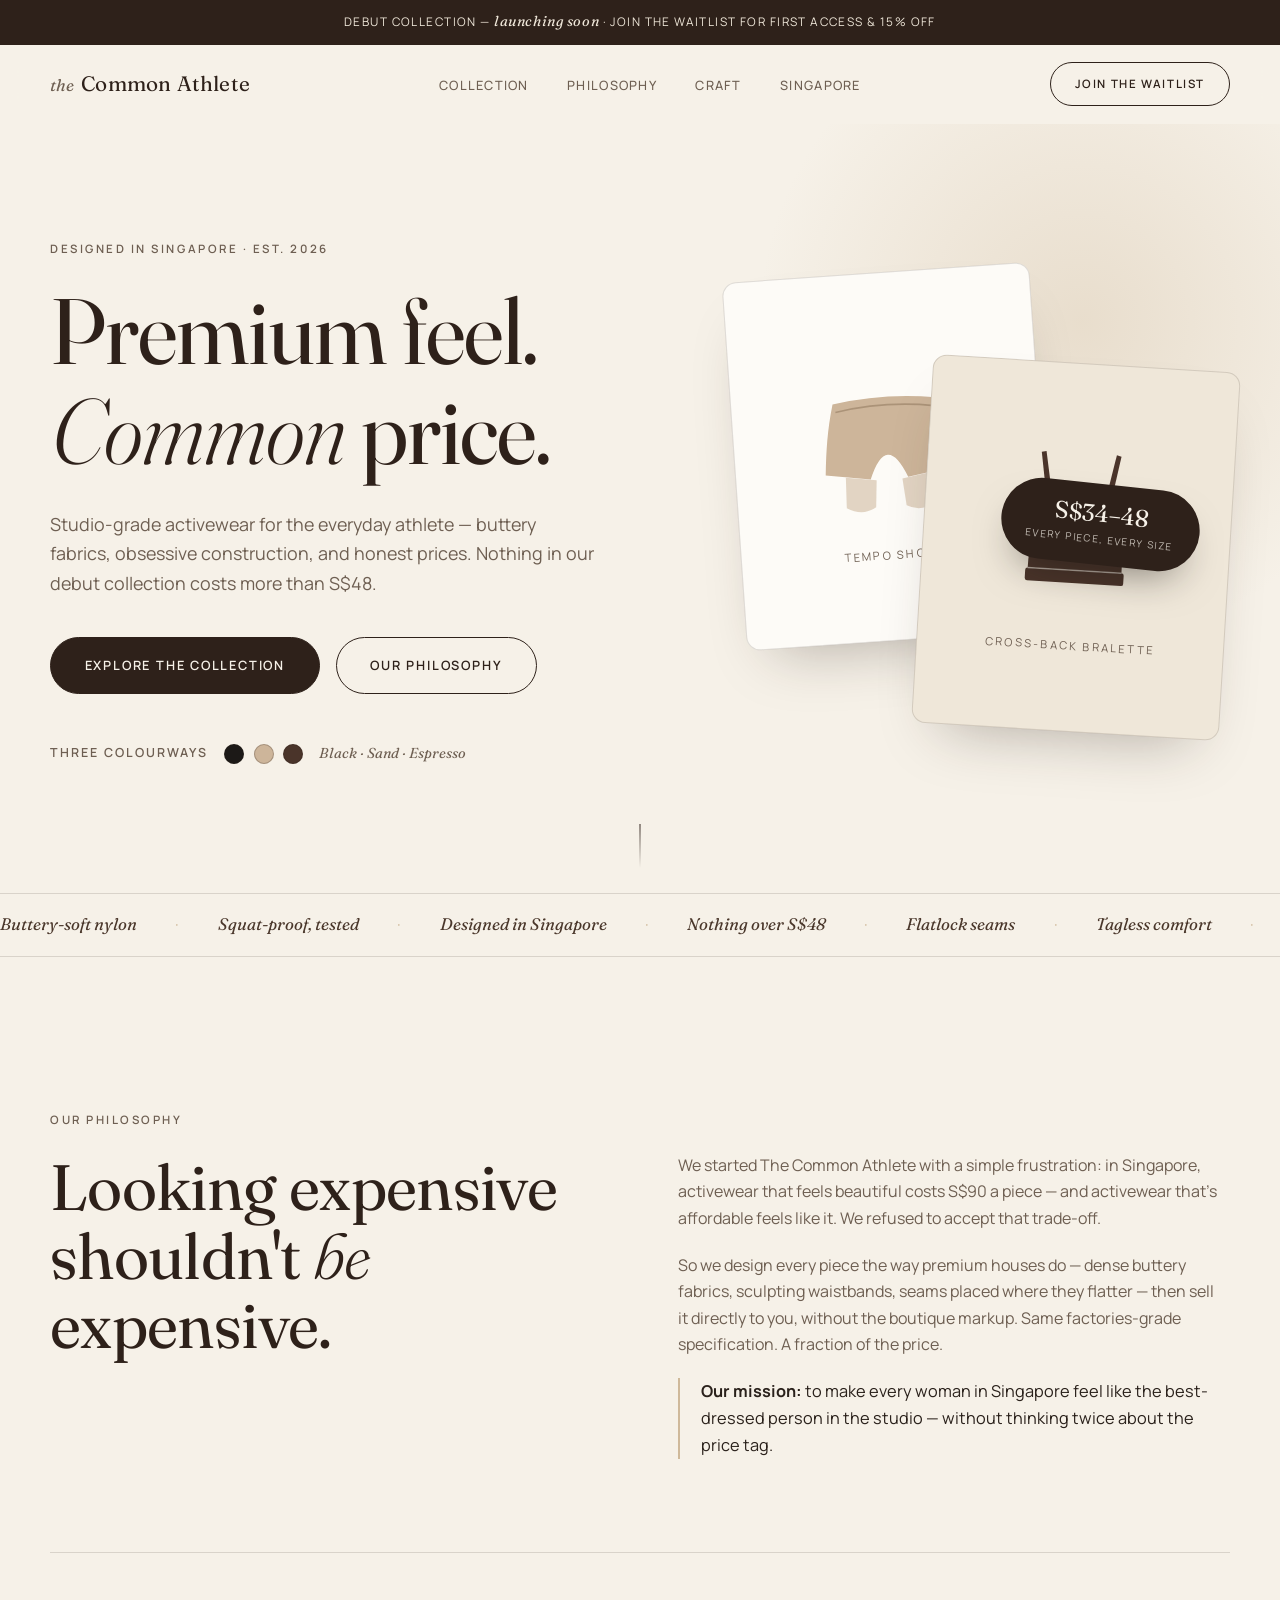
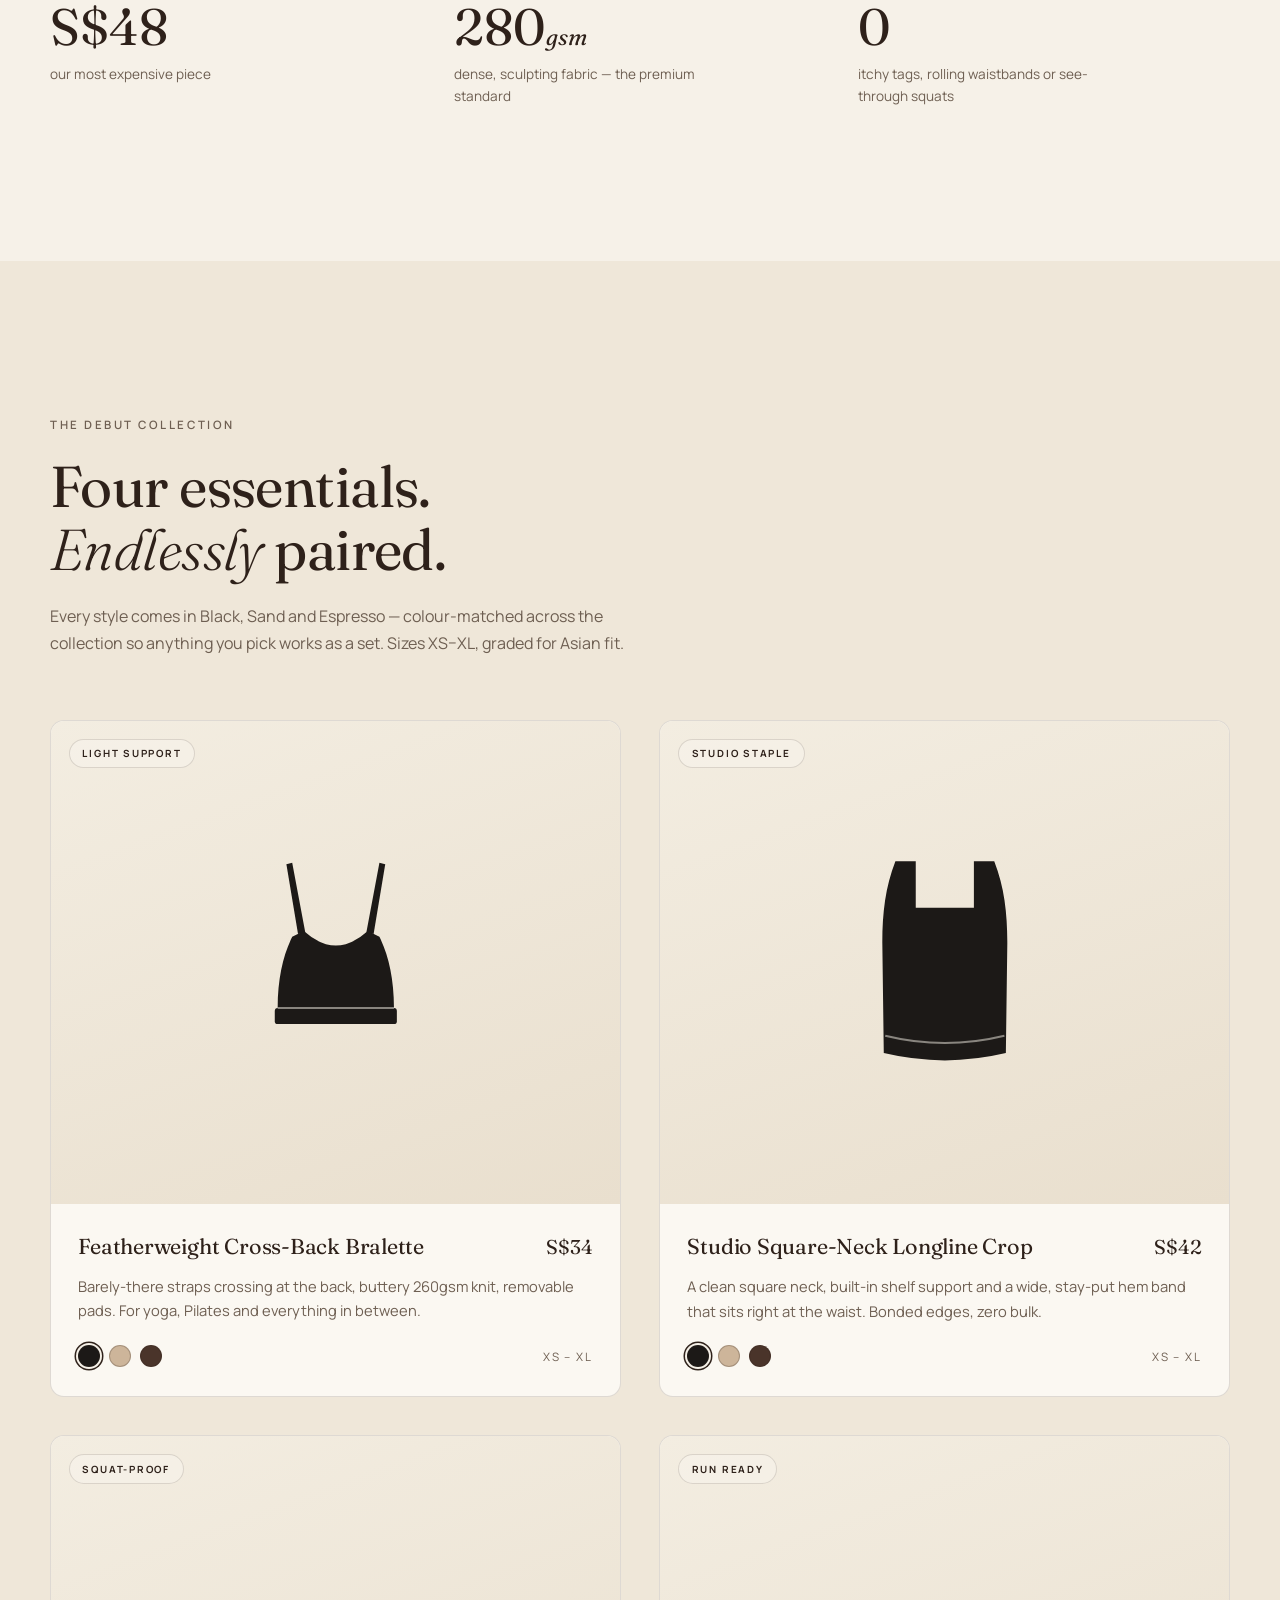
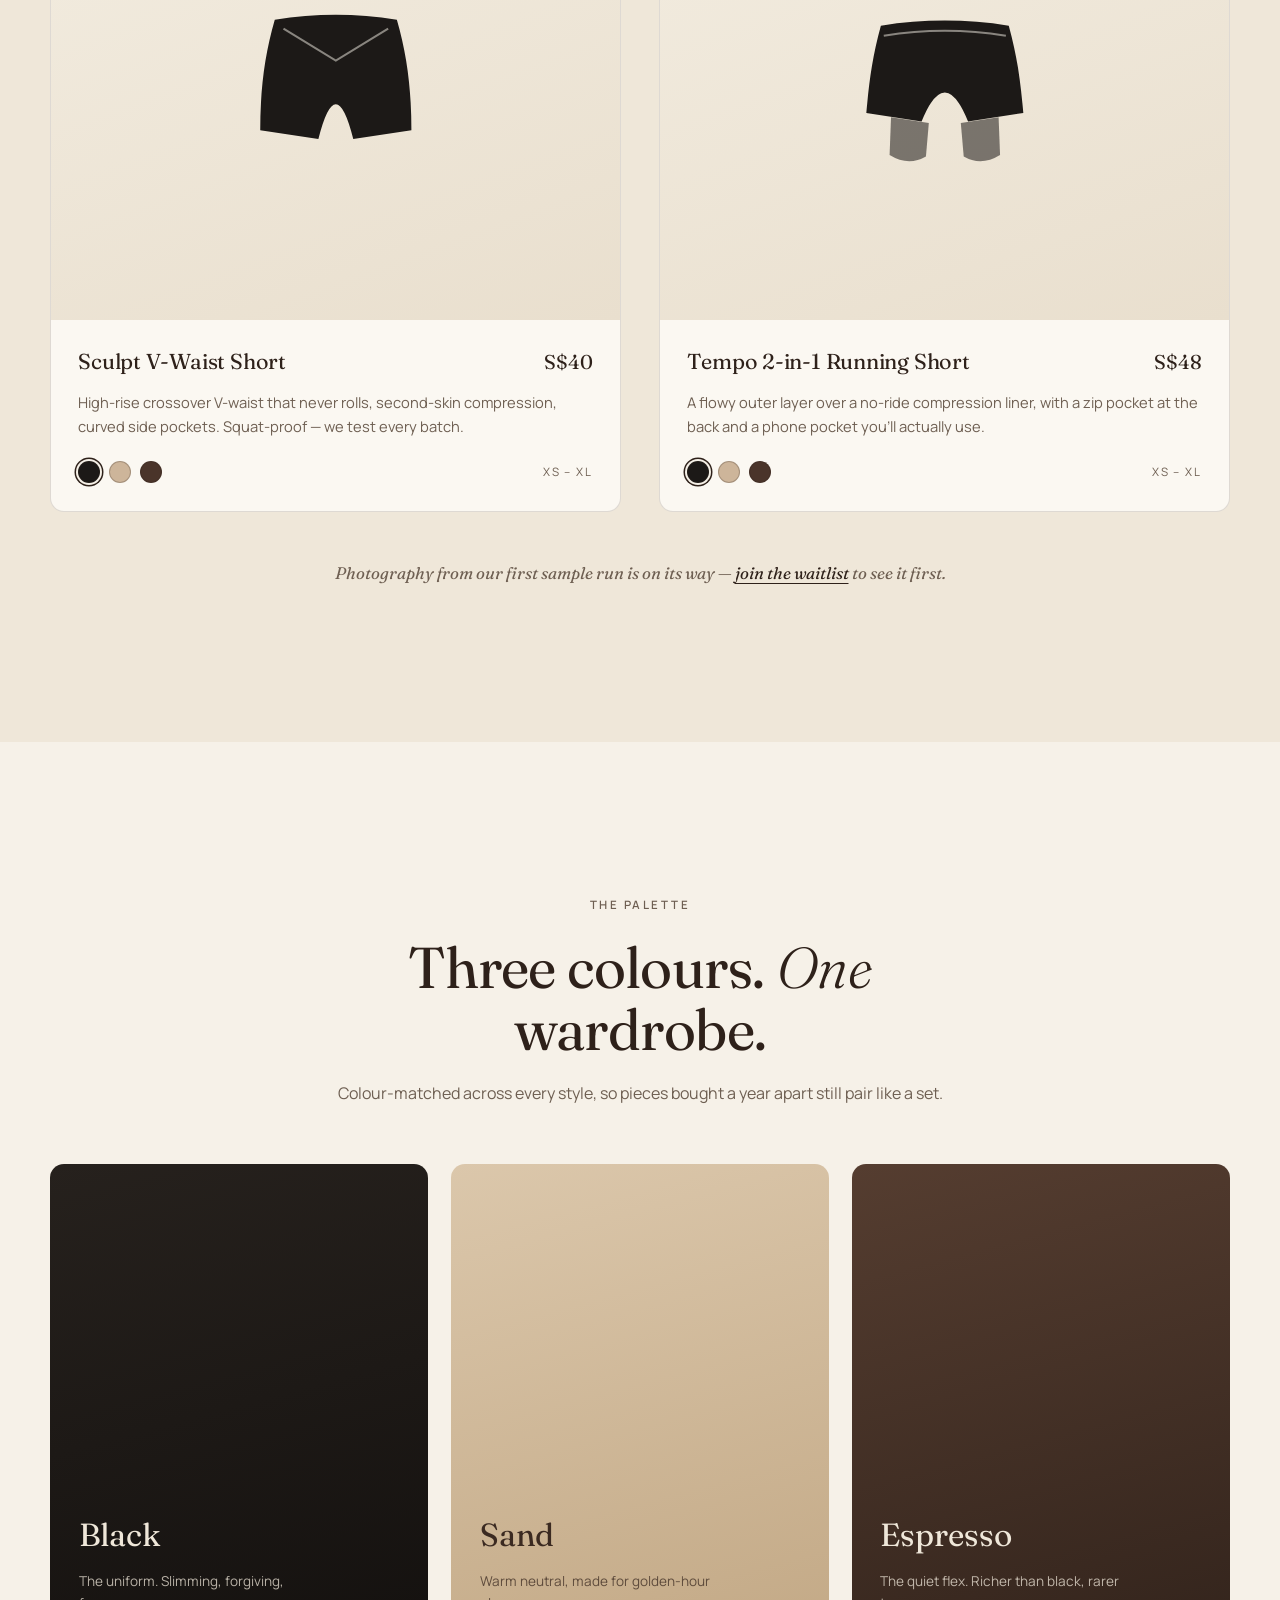
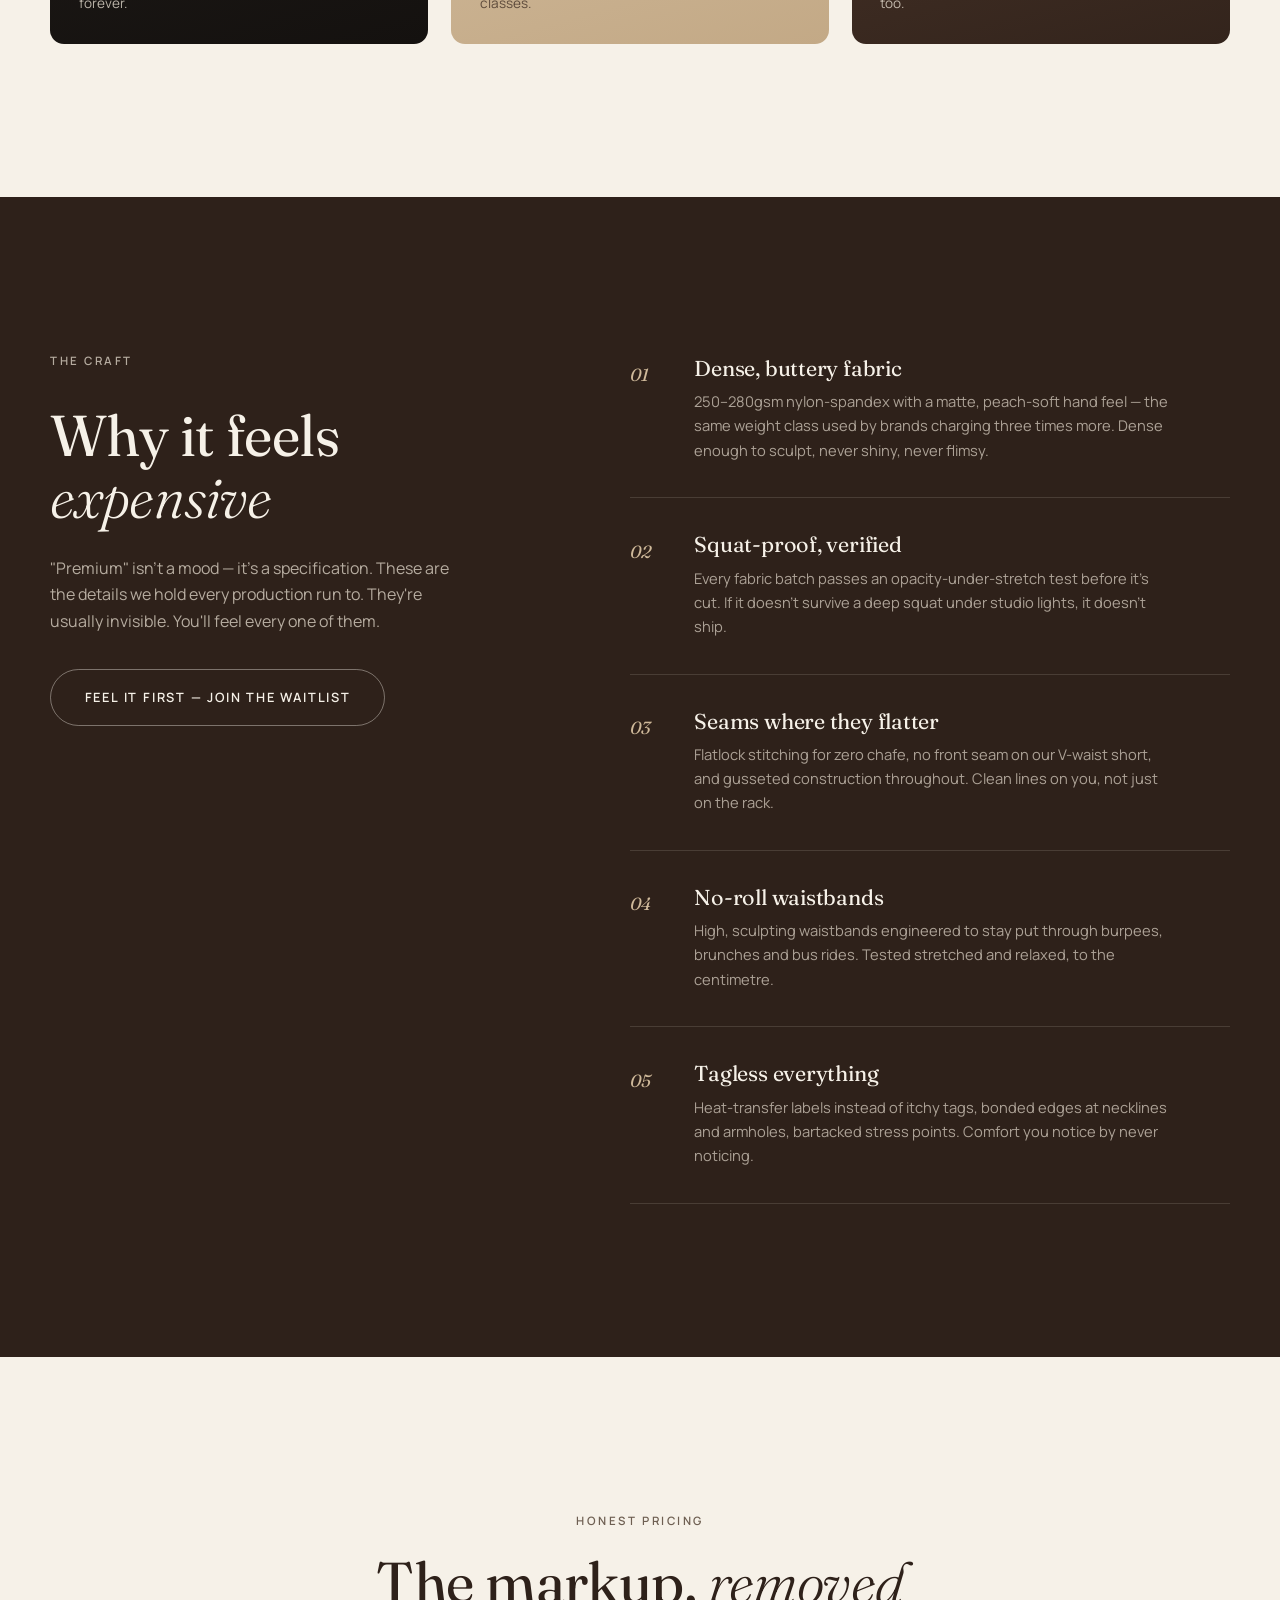
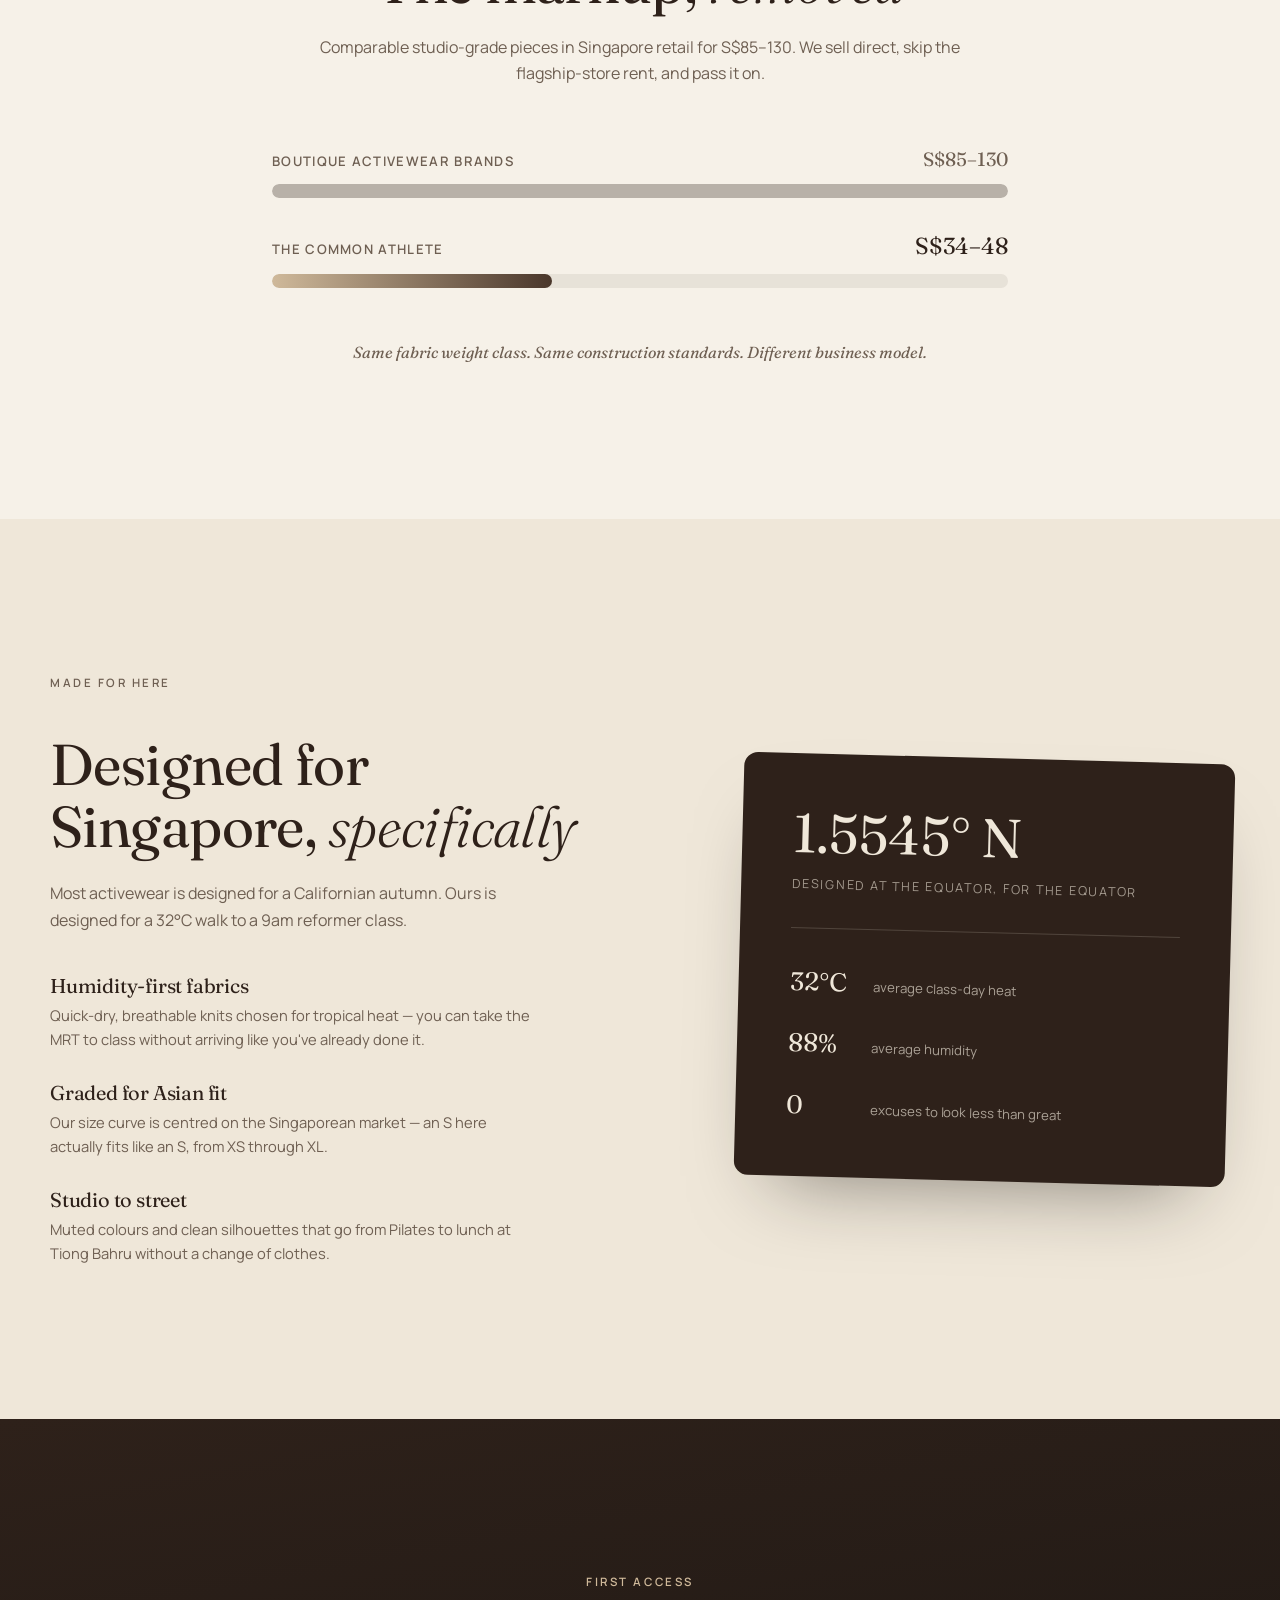
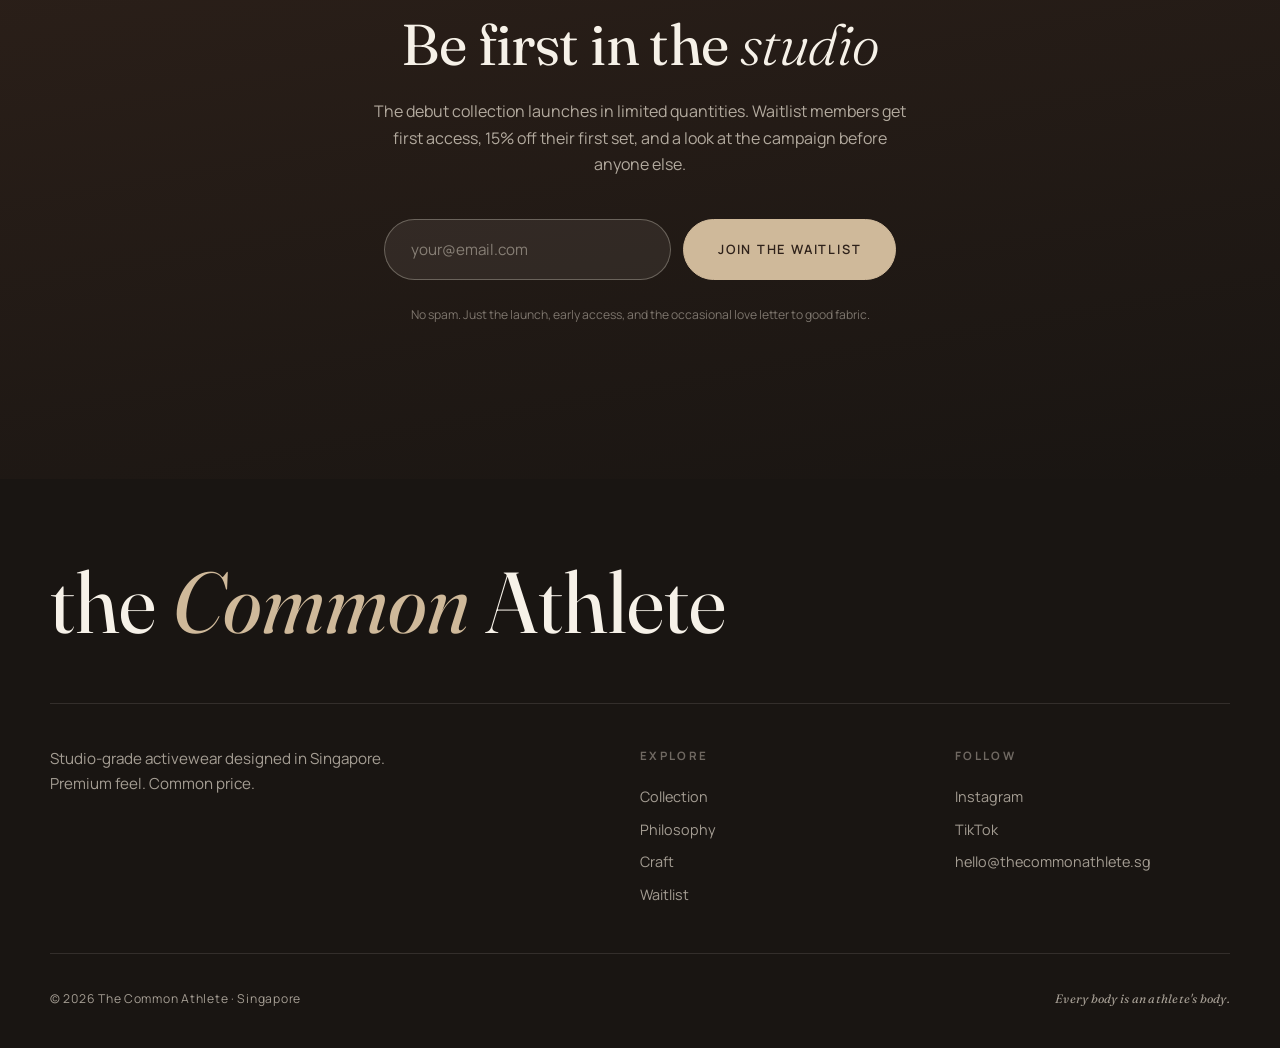
==== index.html @ 88d381f9 "Launch The Common Athlete website Debut brand site for The Common Athlete — studio-grade activewear " ====
<!DOCTYPE html>
<html lang="en">
<head>
  <meta charset="UTF-8">
  <meta name="viewport" content="width=device-width, initial-scale=1.0">
  <title>The Common Athlete — Premium Activewear, Honest Prices · Singapore</title>
  <meta name="description" content="The Common Athlete makes studio-grade activewear for everyday Singaporean athletes. Buttery fabrics, considered construction, nothing over S$50. Designed in Singapore.">
  <meta property="og:title" content="The Common Athlete — Premium feel. Common price.">
  <meta property="og:description" content="Studio-grade activewear designed in Singapore. Buttery fabrics, squat-proof construction, honest prices.">
  <meta property="og:type" content="website">
  <link rel="preconnect" href="https://fonts.googleapis.com">
  <link rel="preconnect" href="https://fonts.gstatic.com" crossorigin>
  <link href="https://fonts.googleapis.com/css2?family=Fraunces:ital,opsz,wght@0,9..144,300;0,9..144,400;0,9..144,500;1,9..144,300;1,9..144,400&family=Manrope:wght@300;400;500;600;700&display=swap" rel="stylesheet">
  <link rel="stylesheet" href="css/style.css">
  <link rel="icon" href="data:image/svg+xml,<svg xmlns='http://www.w3.org/2000/svg' viewBox='0 0 100 100'><rect width='100' height='100' rx='20' fill='%232E211A'/><text x='50' y='68' font-family='Georgia,serif' font-size='52' fill='%23EDE3D3' text-anchor='middle'>ca</text></svg>">
</head>
<body>

  <!-- Announcement bar -->
  <div class="announce">
    <p>Debut collection — <em>launching soon</em> · Join the waitlist for first access &amp; 15% off</p>
  </div>

  <!-- Navigation -->
  <header class="nav" id="nav">
    <nav class="nav__inner container">
      <a href="#top" class="nav__brand" aria-label="The Common Athlete — home">
        <span class="nav__brand-mark">the</span>
        <span class="nav__brand-name">Common&nbsp;Athlete</span>
      </a>
      <ul class="nav__links">
        <li><a href="#collection">Collection</a></li>
        <li><a href="#philosophy">Philosophy</a></li>
        <li><a href="#craft">Craft</a></li>
        <li><a href="#singapore">Singapore</a></li>
      </ul>
      <a href="#waitlist" class="btn btn--small">Join the waitlist</a>
      <button class="nav__toggle" id="navToggle" aria-label="Open menu" aria-expanded="false">
        <span></span><span></span>
      </button>
    </nav>
    <div class="nav__mobile" id="navMobile">
      <a href="#collection">Collection</a>
      <a href="#philosophy">Philosophy</a>
      <a href="#craft">Craft</a>
      <a href="#singapore">Singapore</a>
      <a href="#waitlist" class="nav__mobile-cta">Join the waitlist</a>
    </div>
  </header>

  <main id="top">

    <!-- ============ HERO ============ -->
    <section class="hero">
      <div class="container hero__grid">
        <div class="hero__copy">
          <p class="eyebrow reveal">Designed in Singapore · Est. 2026</p>
          <h1 class="hero__title reveal">
            Premium feel.<br>
            <em>Common</em> price.
          </h1>
          <p class="hero__lede reveal">
            Studio-grade activewear for the everyday athlete — buttery
            fabrics, obsessive construction, and honest prices.
            Nothing in our debut collection costs more than S$48.
          </p>
          <div class="hero__actions reveal">
            <a href="#collection" class="btn btn--dark">Explore the collection</a>
            <a href="#philosophy" class="btn btn--ghost">Our philosophy</a>
          </div>
          <div class="hero__colways reveal">
            <span class="hero__colways-label">Three colourways</span>
            <span class="swatch swatch--black" title="Black"></span>
            <span class="swatch swatch--sand" title="Sand"></span>
            <span class="swatch swatch--espresso" title="Espresso"></span>
            <span class="hero__colways-names">Black · Sand · Espresso</span>
          </div>
        </div>
        <div class="hero__visual reveal-late" aria-hidden="true">
          <div class="hero__card hero__card--a">
            <svg viewBox="20 30 160 160" class="garment" data-tone="sand">
              <path class="g-liner" d="M63 137 L89 141 L87 164 Q75 171 62 163 Z"/>
              <path class="g-liner" d="M137 137 L111 141 L113 164 Q125 171 138 163 Z"/>
              <path class="g-fill" d="M56 74 Q100 67 144 74 C150 96 152 112 154 134 L116 140 Q108 120 100 120 Q92 120 84 140 L46 134 C48 112 50 96 56 74 Z"/>
              <path class="g-detail" d="M58 81 Q100 74 142 81" fill="none"/>
            </svg>
            <span class="hero__card-label">Tempo Short</span>
          </div>
          <div class="hero__card hero__card--b">
            <svg viewBox="20 30 160 160" class="garment" data-tone="espresso">
              <path class="g-fill" d="M74 90 L66 42 L70 41 L79 89 Z"/>
              <path class="g-fill" d="M126 90 L134 42 L130 41 L121 89 Z"/>
              <path class="g-fill" d="M70 92 L78 88 Q100 108 122 88 L130 92 C136 104 140 120 140 141 L60 141 C60 120 64 104 70 92 Z"/>
              <rect class="g-fill" x="58" y="141" width="84" height="11" rx="2"/>
              <path class="g-detail" d="M60 141 L140 141" fill="none"/>
            </svg>
            <span class="hero__card-label">Cross-Back Bralette</span>
          </div>
          <div class="hero__ticket">
            <span class="hero__ticket-price">S$34–48</span>
            <span class="hero__ticket-note">every piece, every size</span>
          </div>
        </div>
      </div>
      <div class="hero__scrollhint" aria-hidden="true"><span></span></div>
    </section>

    <!-- ============ MARQUEE ============ -->
    <div class="marquee" aria-hidden="true">
      <div class="marquee__track">
        <span>Buttery-soft nylon</span><i>·</i>
        <span>Squat-proof, tested</span><i>·</i>
        <span>Designed in Singapore</span><i>·</i>
        <span>Nothing over S$48</span><i>·</i>
        <span>Flatlock seams</span><i>·</i>
        <span>Tagless comfort</span><i>·</i>
        <span>XS – XL</span><i>·</i>
        <span>Buttery-soft nylon</span><i>·</i>
        <span>Squat-proof, tested</span><i>·</i>
        <span>Designed in Singapore</span><i>·</i>
        <span>Nothing over S$48</span><i>·</i>
        <span>Flatlock seams</span><i>·</i>
        <span>Tagless comfort</span><i>·</i>
        <span>XS – XL</span><i>·</i>
      </div>
    </div>

    <!-- ============ PHILOSOPHY ============ -->
    <section class="philosophy" id="philosophy">
      <div class="container philosophy__grid">
        <p class="eyebrow reveal">Our philosophy</p>
        <h2 class="philosophy__statement reveal">
          Looking expensive shouldn't <em>be</em> expensive.
        </h2>
        <div class="philosophy__body reveal">
          <p>
            We started The Common Athlete with a simple frustration: in Singapore,
            activewear that feels beautiful costs S$90 a piece — and activewear
            that's affordable feels like it. We refused to accept that trade-off.
          </p>
          <p>
            So we design every piece the way premium houses do — dense buttery
            fabrics, sculpting waistbands, seams placed where they flatter —
            then sell it directly to you, without the boutique markup. Same
            factories-grade specification. A fraction of the price.
          </p>
          <p class="philosophy__mission">
            <strong>Our mission:</strong> to make every woman in Singapore feel
            like the best-dressed person in the studio — without thinking twice
            about the price tag.
          </p>
        </div>
        <div class="philosophy__stats reveal">
          <div class="stat">
            <span class="stat__num">S$48</span>
            <span class="stat__label">our most expensive piece</span>
          </div>
          <div class="stat">
            <span class="stat__num">280<small>gsm</small></span>
            <span class="stat__label">dense, sculpting fabric — the premium standard</span>
          </div>
          <div class="stat">
            <span class="stat__num">0</span>
            <span class="stat__label">itchy tags, rolling waistbands or see-through squats</span>
          </div>
        </div>
      </div>
    </section>

    <!-- ============ COLLECTION ============ -->
    <section class="collection" id="collection">
      <div class="container">
        <div class="collection__head reveal">
          <p class="eyebrow">The debut collection</p>
          <h2>Four essentials.<br><em>Endlessly</em> paired.</h2>
          <p class="collection__sub">
            Every style comes in Black, Sand and Espresso — colour-matched
            across the collection so anything you pick works as a set.
            Sizes XS–XL, graded for Asian fit.
          </p>
        </div>

        <div class="collection__grid">

          <!-- Style 02 — Bralette -->
          <article class="product reveal" data-product>
            <div class="product__media" data-media>
              <span class="product__tag">Light support</span>
              <svg viewBox="10 24 180 172" class="garment">
                <path class="g-fill" d="M74 90 L66 42 L70 41 L79 89 Z"/>
                <path class="g-fill" d="M126 90 L134 42 L130 41 L121 89 Z"/>
                <path class="g-fill" d="M70 92 L78 88 Q100 108 122 88 L130 92 C136 104 140 120 140 141 L60 141 C60 120 64 104 70 92 Z"/>
                <rect class="g-fill" x="58" y="141" width="84" height="11" rx="2"/>
                <path class="g-detail" d="M60 141 L140 141" fill="none"/>
              </svg>
            </div>
            <div class="product__info">
              <div class="product__row">
                <h3>Featherweight Cross-Back Bralette</h3>
                <span class="product__price">S$34</span>
              </div>
              <p class="product__desc">
                Barely-there straps crossing at the back, buttery 260gsm knit,
                removable pads. For yoga, Pilates and everything in between.
              </p>
              <div class="product__meta">
                <div class="product__swatches" data-swatches>
                  <button class="swatch swatch--black is-active" data-tone="black" aria-label="Black"></button>
                  <button class="swatch swatch--sand" data-tone="sand" aria-label="Sand"></button>
                  <button class="swatch swatch--espresso" data-tone="espresso" aria-label="Espresso"></button>
                </div>
                <span class="product__sizes">XS – XL</span>
              </div>
            </div>
          </article>

          <!-- Style 04 — Crop -->
          <article class="product reveal" data-product>
            <div class="product__media" data-media>
              <span class="product__tag">Studio staple</span>
              <svg viewBox="10 24 180 172" class="garment">
                <path class="g-fill" d="M66 40 L80 40 L80 72 L120 72 L120 40 L134 40 C141 58 143 76 143 96 L142 172 Q100 182 58 172 L57 96 C57 76 59 58 66 40 Z"/>
                <path class="g-detail" d="M59 160 Q100 170 141 160" fill="none"/>
              </svg>
            </div>
            <div class="product__info">
              <div class="product__row">
                <h3>Studio Square-Neck Longline Crop</h3>
                <span class="product__price">S$42</span>
              </div>
              <p class="product__desc">
                A clean square neck, built-in shelf support and a wide,
                stay-put hem band that sits right at the waist. Bonded edges,
                zero bulk.
              </p>
              <div class="product__meta">
                <div class="product__swatches" data-swatches>
                  <button class="swatch swatch--black is-active" data-tone="black" aria-label="Black"></button>
                  <button class="swatch swatch--sand" data-tone="sand" aria-label="Sand"></button>
                  <button class="swatch swatch--espresso" data-tone="espresso" aria-label="Espresso"></button>
                </div>
                <span class="product__sizes">XS – XL</span>
              </div>
            </div>
          </article>

          <!-- Style 03 — Sculpt short -->
          <article class="product reveal" data-product>
            <div class="product__media" data-media>
              <span class="product__tag">Squat-proof</span>
              <svg viewBox="10 24 180 172" class="garment">
                <path class="g-fill" d="M58 70 Q100 63 142 70 C149 94 152 118 152 146 L112 152 Q106 128 100 128 Q94 128 88 152 L48 146 C48 118 51 94 58 70 Z"/>
                <path class="g-detail" d="M64 76 L100 98 L136 76" fill="none"/>
              </svg>
            </div>
            <div class="product__info">
              <div class="product__row">
                <h3>Sculpt V-Waist Short</h3>
                <span class="product__price">S$40</span>
              </div>
              <p class="product__desc">
                High-rise crossover V-waist that never rolls, second-skin
                compression, curved side pockets. Squat-proof — we test every
                batch.
              </p>
              <div class="product__meta">
                <div class="product__swatches" data-swatches>
                  <button class="swatch swatch--black is-active" data-tone="black" aria-label="Black"></button>
                  <button class="swatch swatch--sand" data-tone="sand" aria-label="Sand"></button>
                  <button class="swatch swatch--espresso" data-tone="espresso" aria-label="Espresso"></button>
                </div>
                <span class="product__sizes">XS – XL</span>
              </div>
            </div>
          </article>

          <!-- Style 01 — Tempo short -->
          <article class="product reveal" data-product>
            <div class="product__media" data-media>
              <span class="product__tag">Run ready</span>
              <svg viewBox="10 24 180 172" class="garment">
                <path class="g-liner" d="M63 137 L89 141 L87 164 Q75 171 62 163 Z"/>
                <path class="g-liner" d="M137 137 L111 141 L113 164 Q125 171 138 163 Z"/>
                <path class="g-fill" d="M56 74 Q100 67 144 74 C150 96 152 112 154 134 L116 140 Q108 120 100 120 Q92 120 84 140 L46 134 C48 112 50 96 56 74 Z"/>
                <path class="g-detail" d="M58 81 Q100 74 142 81" fill="none"/>
              </svg>
            </div>
            <div class="product__info">
              <div class="product__row">
                <h3>Tempo 2-in-1 Running Short</h3>
                <span class="product__price">S$48</span>
              </div>
              <p class="product__desc">
                A flowy outer layer over a no-ride compression liner, with a
                zip pocket at the back and a phone pocket you'll actually use.
              </p>
              <div class="product__meta">
                <div class="product__swatches" data-swatches>
                  <button class="swatch swatch--black is-active" data-tone="black" aria-label="Black"></button>
                  <button class="swatch swatch--sand" data-tone="sand" aria-label="Sand"></button>
                  <button class="swatch swatch--espresso" data-tone="espresso" aria-label="Espresso"></button>
                </div>
                <span class="product__sizes">XS – XL</span>
              </div>
            </div>
          </article>

        </div>

        <p class="collection__note reveal">
          Photography from our first sample run is on its way —
          <a href="#waitlist">join the waitlist</a> to see it first.
        </p>
      </div>
    </section>

    <!-- ============ COLOURWAYS ============ -->
    <section class="colourways">
      <div class="container">
        <div class="colourways__head reveal">
          <p class="eyebrow">The palette</p>
          <h2>Three colours. <em>One</em> wardrobe.</h2>
          <p class="colourways__sub">
            Colour-matched across every style, so pieces bought a year apart
            still pair like a set.
          </p>
        </div>
        <div class="colourways__grid">
          <div class="colourway colourway--black reveal">
            <span class="colourway__name">Black</span>
            <span class="colourway__note">The uniform. Slimming, forgiving, forever.</span>
          </div>
          <div class="colourway colourway--sand reveal">
            <span class="colourway__name">Sand</span>
            <span class="colourway__note">Warm neutral, made for golden-hour classes.</span>
          </div>
          <div class="colourway colourway--espresso reveal">
            <span class="colourway__name">Espresso</span>
            <span class="colourway__note">The quiet flex. Richer than black, rarer too.</span>
          </div>
        </div>
      </div>
    </section>

    <!-- ============ CRAFT ============ -->
    <section class="craft" id="craft">
      <div class="container craft__grid">
        <div class="craft__intro reveal">
          <p class="eyebrow eyebrow--light">The craft</p>
          <h2>Why it feels<br><em>expensive</em></h2>
          <p>
            "Premium" isn't a mood — it's a specification. These are the
            details we hold every production run to. They're usually
            invisible. You'll feel every one of them.
          </p>
          <a href="#waitlist" class="btn btn--light">Feel it first — join the waitlist</a>
        </div>
        <ul class="craft__list">
          <li class="craft__item reveal">
            <span class="craft__num">01</span>
            <div>
              <h3>Dense, buttery fabric</h3>
              <p>250–280gsm nylon-spandex with a matte, peach-soft hand feel — the same weight class used by brands charging three times more. Dense enough to sculpt, never shiny, never flimsy.</p>
            </div>
          </li>
          <li class="craft__item reveal">
            <span class="craft__num">02</span>
            <div>
              <h3>Squat-proof, verified</h3>
              <p>Every fabric batch passes an opacity-under-stretch test before it's cut. If it doesn't survive a deep squat under studio lights, it doesn't ship.</p>
            </div>
          </li>
          <li class="craft__item reveal">
            <span class="craft__num">03</span>
            <div>
              <h3>Seams where they flatter</h3>
              <p>Flatlock stitching for zero chafe, no front seam on our V-waist short, and gusseted construction throughout. Clean lines on you, not just on the rack.</p>
            </div>
          </li>
          <li class="craft__item reveal">
            <span class="craft__num">04</span>
            <div>
              <h3>No-roll waistbands</h3>
              <p>High, sculpting waistbands engineered to stay put through burpees, brunches and bus rides. Tested stretched and relaxed, to the centimetre.</p>
            </div>
          </li>
          <li class="craft__item reveal">
            <span class="craft__num">05</span>
            <div>
              <h3>Tagless everything</h3>
              <p>Heat-transfer labels instead of itchy tags, bonded edges at necklines and armholes, bartacked stress points. Comfort you notice by never noticing.</p>
            </div>
          </li>
        </ul>
      </div>
    </section>

    <!-- ============ PRICE COMPARISON ============ -->
    <section class="honest">
      <div class="container">
        <div class="honest__head reveal">
          <p class="eyebrow">Honest pricing</p>
          <h2>The markup, <em>removed</em></h2>
          <p class="honest__sub">
            Comparable studio-grade pieces in Singapore retail for S$85–130.
            We sell direct, skip the flagship-store rent, and pass it on.
          </p>
        </div>
        <div class="honest__bars reveal">
          <div class="hbar">
            <div class="hbar__row">
              <span class="hbar__label">Boutique activewear brands</span>
              <span class="hbar__val">S$85–130</span>
            </div>
            <div class="hbar__track"><div class="hbar__fill hbar__fill--them" style="--w: 100%"></div></div>
          </div>
          <div class="hbar">
            <div class="hbar__row">
              <span class="hbar__label">The Common Athlete</span>
              <span class="hbar__val hbar__val--us">S$34–48</span>
            </div>
            <div class="hbar__track"><div class="hbar__fill hbar__fill--us" style="--w: 38%"></div></div>
          </div>
          <p class="honest__foot">Same fabric weight class. Same construction standards. Different business model.</p>
        </div>
      </div>
    </section>

    <!-- ============ SINGAPORE ============ -->
    <section class="sg" id="singapore">
      <div class="container sg__grid">
        <div class="sg__copy reveal">
          <p class="eyebrow">Made for here</p>
          <h2>Designed for<br>Singapore, <em>specifically</em></h2>
          <p>
            Most activewear is designed for a Californian autumn. Ours is
            designed for a 32°C walk to a 9am reformer class.
          </p>
          <ul class="sg__list">
            <li>
              <h3>Humidity-first fabrics</h3>
              <p>Quick-dry, breathable knits chosen for tropical heat — you can take the MRT to class without arriving like you've already done it.</p>
            </li>
            <li>
              <h3>Graded for Asian fit</h3>
              <p>Our size curve is centred on the Singaporean market — an S here actually fits like an S, from XS through XL.</p>
            </li>
            <li>
              <h3>Studio to street</h3>
              <p>Muted colours and clean silhouettes that go from Pilates to lunch at Tiong Bahru without a change of clothes.</p>
            </li>
          </ul>
        </div>
        <div class="sg__visual reveal-late" aria-hidden="true">
          <div class="sg__card">
            <span class="sg__big">1.5545°&nbsp;N</span>
            <span class="sg__small">designed at the equator, for the equator</span>
            <div class="sg__divider"></div>
            <div class="sg__facts">
              <div><strong>32°C</strong><span>average class-day heat</span></div>
              <div><strong>88%</strong><span>average humidity</span></div>
              <div><strong>0</strong><span>excuses to look less than great</span></div>
            </div>
          </div>
        </div>
      </div>
    </section>

    <!-- ============ WAITLIST ============ -->
    <section class="waitlist" id="waitlist">
      <div class="container waitlist__inner reveal">
        <p class="eyebrow eyebrow--light">First access</p>
        <h2>Be first in the <em>studio</em></h2>
        <p class="waitlist__sub">
          The debut collection launches in limited quantities. Waitlist
          members get first access, 15% off their first set, and a look at
          the campaign before anyone else.
        </p>
        <form class="waitlist__form" id="waitlistForm" novalidate>
          <label class="visually-hidden" for="waitlistEmail">Email address</label>
          <input type="email" id="waitlistEmail" name="email" placeholder="your@email.com" required autocomplete="email">
          <button type="submit" class="btn btn--sand">Join the waitlist</button>
        </form>
        <p class="waitlist__success" id="waitlistSuccess" hidden>
          You're on the list — welcome to The Common Athlete. ♥
        </p>
        <p class="waitlist__fine">No spam. Just the launch, early access, and the occasional love letter to good fabric.</p>
      </div>
    </section>

  </main>

  <!-- ============ FOOTER ============ -->
  <footer class="footer">
    <div class="container">
      <div class="footer__top">
        <p class="footer__word">the <em>Common</em> Athlete</p>
      </div>
      <div class="footer__grid">
        <div class="footer__col footer__col--about">
          <p>Studio-grade activewear designed in Singapore.<br>Premium feel. Common price.</p>
        </div>
        <div class="footer__col">
          <h4>Explore</h4>
          <a href="#collection">Collection</a>
          <a href="#philosophy">Philosophy</a>
          <a href="#craft">Craft</a>
          <a href="#waitlist">Waitlist</a>
        </div>
        <div class="footer__col">
          <h4>Follow</h4>
          <a href="https://instagram.com" target="_blank" rel="noopener">Instagram</a>
          <a href="https://tiktok.com" target="_blank" rel="noopener">TikTok</a>
          <a href="mailto:hello@thecommonathlete.sg">hello@thecommonathlete.sg</a>
        </div>
      </div>
      <div class="footer__bottom">
        <span>© 2026 The Common Athlete · Singapore</span>
        <span>Every body is an athlete's body.</span>
      </div>
    </div>
  </footer>

  <script src="js/main.js"></script>
</body>
</html>
---- css/style.css ----
/* ==========================================================================
   The Common Athlete — quiet-luxury design system
   Palette drawn from the collection colourways: Black · Sand · Espresso
   ========================================================================== */

:root {
  /* colour */
  --cream:        #F6F1E8;
  --cream-deep:   #EFE7D9;
  --sand:         #CFB99A;
  --sand-soft:    #E4D6C0;
  --espresso:     #2E211A;
  --espresso-mid: #4A372B;
  --black:        #191512;
  --ink:          #2A211B;
  --ink-soft:     #6E5F52;
  --line:         rgba(46, 33, 26, 0.14);

  /* type */
  --serif: "Fraunces", Georgia, serif;
  --sans:  "Manrope", -apple-system, "Helvetica Neue", sans-serif;

  /* rhythm */
  --space-section: clamp(6rem, 12vw, 10rem);
  --radius: 2px;
  --radius-soft: 14px;

  --ease: cubic-bezier(0.22, 1, 0.36, 1);
}

/* ---------- reset ---------- */
*, *::before, *::after { box-sizing: border-box; margin: 0; padding: 0; }

html { scroll-behavior: smooth; }

body {
  font-family: var(--sans);
  font-weight: 400;
  font-size: 1rem;
  line-height: 1.65;
  color: var(--ink);
  background: var(--cream);
  -webkit-font-smoothing: antialiased;
  overflow-x: hidden;
}

img, svg { display: block; max-width: 100%; }
a { color: inherit; text-decoration: none; }
button { font: inherit; cursor: pointer; background: none; border: none; color: inherit; }
ul { list-style: none; }

::selection { background: var(--sand); color: var(--espresso); }

.visually-hidden {
  position: absolute; width: 1px; height: 1px;
  clip: rect(0 0 0 0); overflow: hidden; white-space: nowrap;
}

.container {
  width: min(1180px, calc(100% - 3rem));
  margin-inline: auto;
}

/* ---------- typography ---------- */
h1, h2, h3 { font-family: var(--serif); font-weight: 400; line-height: 1.08; letter-spacing: -0.01em; }

h2 {
  font-size: clamp(2.2rem, 4.6vw, 3.6rem);
  color: var(--espresso);
}
h2 em, h1 em { font-style: italic; font-weight: 300; }

.eyebrow {
  font-family: var(--sans);
  font-size: 0.72rem;
  font-weight: 600;
  letter-spacing: 0.22em;
  text-transform: uppercase;
  color: var(--ink-soft);
  margin-bottom: 1.4rem;
}
.eyebrow--light { color: var(--sand); }

/* ---------- buttons ---------- */
.btn {
  display: inline-block;
  font-size: 0.8rem;
  font-weight: 600;
  letter-spacing: 0.14em;
  text-transform: uppercase;
  padding: 1.05rem 2.1rem;
  border-radius: 999px;
  border: 1px solid var(--espresso);
  color: var(--espresso);
  transition: all 0.45s var(--ease);
  white-space: nowrap;
}
.btn:hover { transform: translateY(-2px); }

.btn--dark {
  background: var(--espresso);
  color: var(--cream);
}
.btn--dark:hover { background: var(--black); box-shadow: 0 14px 30px -12px rgba(25, 21, 18, 0.5); }

.btn--ghost:hover { background: rgba(46, 33, 26, 0.06); }

.btn--light {
  border-color: rgba(246, 241, 232, 0.4);
  color: var(--cream);
}
.btn--light:hover { background: var(--cream); color: var(--espresso); }

.btn--sand {
  background: var(--sand);
  border-color: var(--sand);
  color: var(--espresso);
}
.btn--sand:hover { background: var(--cream); border-color: var(--cream); }

.btn--small { padding: 0.7rem 1.5rem; font-size: 0.72rem; }

/* ---------- announcement ---------- */
.announce {
  background: var(--espresso);
  color: var(--cream-deep);
  text-align: center;
  font-size: 0.74rem;
  letter-spacing: 0.12em;
  text-transform: uppercase;
  padding: 0.65rem 1rem;
}
.announce em { font-style: italic; text-transform: none; letter-spacing: 0.04em; font-family: var(--serif); font-size: 0.9rem; }

/* ---------- nav ---------- */
.nav {
  position: sticky;
  top: 0;
  z-index: 100;
  background: rgba(246, 241, 232, 0.86);
  backdrop-filter: blur(14px);
  -webkit-backdrop-filter: blur(14px);
  border-bottom: 1px solid transparent;
  transition: border-color 0.4s var(--ease), box-shadow 0.4s var(--ease);
}
.nav.is-scrolled {
  border-bottom-color: var(--line);
}

.nav__inner {
  display: flex;
  align-items: center;
  justify-content: space-between;
  gap: 2rem;
  padding-block: 1.1rem;
}

.nav__brand { display: flex; align-items: baseline; gap: 0.45rem; }
.nav__brand-mark {
  font-family: var(--serif);
  font-style: italic;
  font-size: 1.05rem;
  color: var(--ink-soft);
}
.nav__brand-name {
  font-family: var(--serif);
  font-size: 1.3rem;
  letter-spacing: 0.01em;
  color: var(--espresso);
}

.nav__links { display: flex; gap: 2.4rem; }
.nav__links a {
  font-size: 0.8rem;
  font-weight: 500;
  letter-spacing: 0.1em;
  text-transform: uppercase;
  color: var(--ink-soft);
  transition: color 0.3s var(--ease);
  position: relative;
}
.nav__links a::after {
  content: "";
  position: absolute;
  left: 0; bottom: -6px;
  width: 100%; height: 1px;
  background: var(--espresso);
  transform: scaleX(0);
  transform-origin: right;
  transition: transform 0.4s var(--ease);
}
.nav__links a:hover { color: var(--espresso); }
.nav__links a:hover::after { transform: scaleX(1); transform-origin: left; }

.nav__toggle { display: none; flex-direction: column; gap: 6px; padding: 6px; }
.nav__toggle span { width: 24px; height: 1.5px; background: var(--espresso); transition: transform 0.35s var(--ease), opacity 0.3s; }

.nav__mobile {
  display: none;
  flex-direction: column;
  gap: 0.4rem;
  padding: 0.8rem 1.5rem 1.6rem;
  border-bottom: 1px solid var(--line);
}
.nav__mobile a {
  font-size: 0.9rem;
  letter-spacing: 0.1em;
  text-transform: uppercase;
  padding: 0.55rem 0;
  color: var(--ink-soft);
}
.nav__mobile-cta { color: var(--espresso) !important; font-weight: 700; }

/* ---------- hero ---------- */
.hero {
  position: relative;
  padding: clamp(4rem, 9vw, 8rem) 0 clamp(5rem, 10vw, 8rem);
  overflow: hidden;
}
.hero::before {
  /* soft sand glow, top right */
  content: "";
  position: absolute;
  top: -20%; right: -12%;
  width: 55vw; height: 55vw;
  max-width: 760px; max-height: 760px;
  background: radial-gradient(circle, rgba(207, 185, 154, 0.35), transparent 65%);
  pointer-events: none;
}

.hero__grid {
  position: relative;
  display: grid;
  grid-template-columns: 1.1fr 0.9fr;
  gap: clamp(2rem, 6vw, 6rem);
  align-items: center;
}

.hero__title {
  font-size: clamp(3rem, 7.4vw, 5.8rem);
  color: var(--espresso);
  margin-bottom: 1.8rem;
}

.hero__lede {
  font-size: clamp(1.02rem, 1.4vw, 1.16rem);
  color: var(--ink-soft);
  max-width: 34rem;
  margin-bottom: 2.4rem;
}

.hero__actions { display: flex; flex-wrap: wrap; gap: 1rem; margin-bottom: 3rem; }

.hero__colways {
  display: flex;
  align-items: center;
  gap: 0.6rem;
  font-size: 0.78rem;
  color: var(--ink-soft);
}
.hero__colways-label { letter-spacing: 0.16em; text-transform: uppercase; font-weight: 600; margin-right: 0.4rem; }
.hero__colways-names { margin-left: 0.4rem; font-family: var(--serif); font-style: italic; font-size: 0.9rem; }

/* swatches (shared) */
.swatch {
  width: 20px; height: 20px;
  border-radius: 50%;
  display: inline-block;
  border: 1px solid rgba(46, 33, 26, 0.25);
  transition: transform 0.3s var(--ease), box-shadow 0.3s var(--ease);
}
.swatch--black    { background: #1C1917; }
.swatch--sand     { background: #CDB59A; }
.swatch--espresso { background: #4A342A; }

/* hero visual — layered product cards */
.hero__visual {
  position: relative;
  min-height: 460px;
}
.hero__card {
  position: absolute;
  width: 62%;
  aspect-ratio: 3 / 3.6;
  background: #FDFBF7;
  border: 1px solid var(--line);
  border-radius: var(--radius-soft);
  box-shadow: 0 30px 60px -30px rgba(46, 33, 26, 0.35);
  display: flex;
  flex-direction: column;
  align-items: center;
  justify-content: center;
  padding: 1.4rem;
}
.hero__card svg { width: 72%; }
.hero__card-label {
  font-size: 0.7rem;
  letter-spacing: 0.2em;
  text-transform: uppercase;
  color: var(--ink-soft);
  margin-top: 0.6rem;
}
.hero__card--a {
  top: 0; left: 0;
  transform: rotate(-4deg);
  animation: floatA 7s ease-in-out infinite;
}
.hero__card--b {
  bottom: 0; right: 0;
  transform: rotate(3.5deg);
  background: var(--cream-deep);
  animation: floatB 8s ease-in-out infinite;
}
@keyframes floatA {
  0%, 100% { transform: rotate(-4deg) translateY(0); }
  50%      { transform: rotate(-4.5deg) translateY(-10px); }
}
@keyframes floatB {
  0%, 100% { transform: rotate(3.5deg) translateY(0); }
  50%      { transform: rotate(4deg) translateY(-14px); }
}

.hero__ticket {
  position: absolute;
  top: 46%; right: 6%;
  background: var(--espresso);
  color: var(--cream);
  border-radius: 999px;
  padding: 1.1rem 1.6rem;
  text-align: center;
  transform: rotate(6deg);
  box-shadow: 0 20px 40px -18px rgba(25, 21, 18, 0.55);
  z-index: 2;
}
.hero__ticket-price {
  display: block;
  font-family: var(--serif);
  font-size: 1.5rem;
  line-height: 1;
}
.hero__ticket-note {
  display: block;
  font-size: 0.62rem;
  letter-spacing: 0.14em;
  text-transform: uppercase;
  opacity: 0.75;
  margin-top: 0.35rem;
}

.hero__scrollhint {
  position: absolute;
  bottom: 1.6rem; left: 50%;
  transform: translateX(-50%);
}
.hero__scrollhint span {
  display: block;
  width: 1px; height: 44px;
  background: linear-gradient(var(--espresso), transparent);
  animation: drip 2.2s var(--ease) infinite;
}
@keyframes drip {
  0%   { transform: scaleY(0); transform-origin: top; }
  45%  { transform: scaleY(1); transform-origin: top; }
  55%  { transform: scaleY(1); transform-origin: bottom; }
  100% { transform: scaleY(0); transform-origin: bottom; }
}

/* garment SVGs */
.garment .g-fill   { fill: #1C1917; transition: fill 0.5s var(--ease); }
.garment .g-liner  { fill: #1C1917; opacity: 0.55; transition: fill 0.5s var(--ease); }
.garment .g-detail { stroke: var(--cream); stroke-width: 1.4; opacity: 0.5; }
.garment[data-tone="sand"] .g-fill,
.garment[data-tone="sand"] .g-liner { fill: #CDB59A; }
.garment[data-tone="sand"] .g-detail { stroke: #8a7358; }
.garment[data-tone="espresso"] .g-fill,
.garment[data-tone="espresso"] .g-liner { fill: #4A342A; }

/* ---------- marquee ---------- */
.marquee {
  border-block: 1px solid var(--line);
  overflow: hidden;
  padding-block: 1.05rem;
  background: var(--cream);
}
.marquee__track {
  display: flex;
  gap: 2.4rem;
  width: max-content;
  animation: scroll 30s linear infinite;
}
.marquee__track span {
  font-family: var(--serif);
  font-style: italic;
  font-size: 1.05rem;
  color: var(--espresso-mid);
  white-space: nowrap;
}
.marquee__track i { color: var(--sand); font-style: normal; }
@keyframes scroll {
  to { transform: translateX(-50%); }
}

/* ---------- philosophy ---------- */
.philosophy { padding-block: var(--space-section); }

.philosophy__grid {
  display: grid;
  grid-template-columns: 1fr 1fr;
  column-gap: clamp(2rem, 6vw, 6rem);
}
.philosophy__grid .eyebrow { grid-column: 1 / -1; }

.philosophy__statement {
  font-size: clamp(2.4rem, 5vw, 4rem);
  max-width: 12em;
}

.philosophy__body p { color: var(--ink-soft); margin-bottom: 1.3rem; max-width: 34rem; }
.philosophy__mission {
  color: var(--ink) !important;
  border-left: 2px solid var(--sand);
  padding-left: 1.3rem;
  font-size: 1.02rem;
}

.philosophy__stats {
  grid-column: 1 / -1;
  display: grid;
  grid-template-columns: repeat(3, 1fr);
  gap: 2rem;
  margin-top: 4.5rem;
  padding-top: 3rem;
  border-top: 1px solid var(--line);
}
.stat__num {
  display: block;
  font-family: var(--serif);
  font-size: clamp(2.4rem, 4vw, 3.4rem);
  color: var(--espresso);
  line-height: 1;
  margin-bottom: 0.7rem;
}
.stat__num small { font-size: 0.45em; font-style: italic; }
.stat__label { font-size: 0.85rem; color: var(--ink-soft); max-width: 16rem; display: block; }

/* ---------- collection ---------- */
.collection {
  padding-block: var(--space-section);
  background: var(--cream-deep);
}

.collection__head { max-width: 44rem; margin-bottom: 4rem; }
.collection__sub { color: var(--ink-soft); margin-top: 1.4rem; max-width: 36rem; }

.collection__grid {
  display: grid;
  grid-template-columns: repeat(2, 1fr);
  gap: clamp(1.4rem, 3vw, 2.6rem);
}

.product {
  background: #FBF8F2;
  border: 1px solid var(--line);
  border-radius: var(--radius-soft);
  overflow: hidden;
  transition: transform 0.5s var(--ease), box-shadow 0.5s var(--ease);
}
.product:hover {
  transform: translateY(-6px);
  box-shadow: 0 34px 60px -30px rgba(46, 33, 26, 0.3);
}

.product__media {
  position: relative;
  display: flex;
  align-items: center;
  justify-content: center;
  aspect-ratio: 4 / 3.4;
  background: linear-gradient(160deg, #F3EDE1, #E9DFCE);
  transition: background 0.6s var(--ease);
}
.product__media svg {
  width: 46%;
  transition: transform 0.6s var(--ease);
}
.product:hover .product__media svg { transform: scale(1.05) translateY(-4px); }

.product__tag {
  position: absolute;
  top: 1.1rem; left: 1.1rem;
  font-size: 0.62rem;
  font-weight: 700;
  letter-spacing: 0.18em;
  text-transform: uppercase;
  color: var(--espresso);
  background: rgba(246, 241, 232, 0.85);
  border: 1px solid var(--line);
  border-radius: 999px;
  padding: 0.35rem 0.8rem;
}

.product__info { padding: 1.6rem 1.7rem 1.8rem; }

.product__row {
  display: flex;
  justify-content: space-between;
  align-items: baseline;
  gap: 1rem;
  margin-bottom: 0.7rem;
}
.product__row h3 { font-size: 1.35rem; color: var(--espresso); }
.product__price {
  font-family: var(--serif);
  font-size: 1.25rem;
  color: var(--espresso);
  white-space: nowrap;
}

.product__desc { font-size: 0.92rem; color: var(--ink-soft); margin-bottom: 1.4rem; }

.product__meta {
  display: flex;
  justify-content: space-between;
  align-items: center;
}
.product__swatches { display: flex; gap: 0.55rem; }
.product__swatches .swatch { width: 22px; height: 22px; }
.product__swatches .swatch:hover { transform: scale(1.15); }
.product__swatches .swatch.is-active {
  box-shadow: 0 0 0 2px var(--cream), 0 0 0 3.5px var(--espresso);
}
.product__sizes {
  font-size: 0.72rem;
  letter-spacing: 0.16em;
  text-transform: uppercase;
  color: var(--ink-soft);
}

.collection__note {
  margin-top: 3rem;
  text-align: center;
  font-family: var(--serif);
  font-style: italic;
  font-size: 1.05rem;
  color: var(--ink-soft);
}
.collection__note a { text-decoration: underline; text-underline-offset: 4px; color: var(--espresso); }

/* ---------- colourways ---------- */
.colourways { padding-block: var(--space-section); }

.colourways__head { text-align: center; max-width: 40rem; margin: 0 auto 3.6rem; }
.colourways__sub { color: var(--ink-soft); margin-top: 1.2rem; }

.colourways__grid {
  display: grid;
  grid-template-columns: repeat(3, 1fr);
  gap: 1.4rem;
}
.colourway {
  border-radius: var(--radius-soft);
  aspect-ratio: 3 / 3.8;
  padding: 1.8rem;
  display: flex;
  flex-direction: column;
  justify-content: flex-end;
  transition: transform 0.5s var(--ease), box-shadow 0.5s var(--ease);
}
.colourway:hover { transform: translateY(-6px); box-shadow: 0 34px 60px -30px rgba(25, 21, 18, 0.45); }

.colourway--black    { background: linear-gradient(165deg, #26211D, #14110F); color: #EFE7D9; }
.colourway--sand     { background: linear-gradient(165deg, #DBC7AB, #C3A986); color: #3B2A21; }
.colourway--espresso { background: linear-gradient(165deg, #553D30, #33241C); color: #EFE7D9; }

.colourway__name {
  font-family: var(--serif);
  font-size: 2rem;
  margin-bottom: 0.5rem;
}
.colourway__note { font-size: 0.85rem; opacity: 0.75; max-width: 15rem; }

/* ---------- craft ---------- */
.craft {
  background: var(--espresso);
  color: var(--cream-deep);
  padding-block: var(--space-section);
}

.craft__grid {
  display: grid;
  grid-template-columns: 0.9fr 1.1fr;
  gap: clamp(3rem, 7vw, 7rem);
  align-items: start;
}

.craft__intro { position: sticky; top: 7rem; }
.craft__intro h2 { color: var(--cream); margin-bottom: 1.6rem; }
.craft__intro p { color: rgba(239, 231, 217, 0.7); max-width: 26rem; margin-bottom: 2.2rem; }

.craft__item {
  display: flex;
  gap: 1.8rem;
  padding-block: 2.2rem;
  border-bottom: 1px solid rgba(239, 231, 217, 0.14);
}
.craft__item:first-child { padding-top: 0.4rem; }
.craft__num {
  font-family: var(--serif);
  font-style: italic;
  font-size: 1.1rem;
  color: var(--sand);
  min-width: 2.2rem;
  padding-top: 0.2rem;
}
.craft__item h3 { font-size: 1.35rem; color: var(--cream); margin-bottom: 0.55rem; }
.craft__item p { font-size: 0.92rem; color: rgba(239, 231, 217, 0.65); max-width: 30rem; }

/* ---------- honest pricing ---------- */
.honest { padding-block: var(--space-section); }

.honest__head { text-align: center; max-width: 42rem; margin: 0 auto 3.6rem; }
.honest__sub { color: var(--ink-soft); margin-top: 1.2rem; }

.honest__bars { max-width: 46rem; margin-inline: auto; display: grid; gap: 1.8rem; }

.hbar__row {
  display: flex;
  justify-content: space-between;
  align-items: baseline;
  margin-bottom: 0.55rem;
}
.hbar__label { font-size: 0.82rem; letter-spacing: 0.1em; text-transform: uppercase; color: var(--ink-soft); font-weight: 600; }
.hbar__val { font-family: var(--serif); font-size: 1.2rem; color: var(--ink-soft); }
.hbar__val--us { color: var(--espresso); font-size: 1.45rem; }

.hbar__track {
  height: 14px;
  border-radius: 999px;
  background: rgba(46, 33, 26, 0.07);
  overflow: hidden;
}
.hbar__fill {
  height: 100%;
  width: var(--w);
  border-radius: inherit;
  transform: scaleX(0);
  transform-origin: left;
  transition: transform 1.4s var(--ease) 0.2s;
}
.hbar__fill--them { background: rgba(46, 33, 26, 0.25); }
.hbar__fill--us   { background: linear-gradient(90deg, var(--sand), var(--espresso-mid)); transition-delay: 0.45s; }
.is-visible .hbar__fill { transform: scaleX(1); }

.honest__foot {
  text-align: center;
  font-family: var(--serif);
  font-style: italic;
  color: var(--ink-soft);
  margin-top: 1.4rem;
}

/* ---------- singapore ---------- */
.sg {
  background: var(--cream-deep);
  padding-block: var(--space-section);
}
.sg__grid {
  display: grid;
  grid-template-columns: 1.1fr 0.9fr;
  gap: clamp(3rem, 7vw, 7rem);
  align-items: center;
}
.sg__copy h2 { margin-bottom: 1.4rem; }
.sg__copy > p { color: var(--ink-soft); max-width: 30rem; margin-bottom: 2.6rem; }

.sg__list { display: grid; gap: 1.9rem; }
.sg__list h3 { font-size: 1.25rem; color: var(--espresso); margin-bottom: 0.4rem; }
.sg__list p { font-size: 0.92rem; color: var(--ink-soft); max-width: 30rem; }

.sg__card {
  background: var(--espresso);
  color: var(--cream-deep);
  border-radius: var(--radius-soft);
  padding: clamp(2rem, 4vw, 3.2rem);
  box-shadow: 0 40px 80px -40px rgba(25, 21, 18, 0.5);
  transform: rotate(1.5deg);
}
.sg__big {
  display: block;
  font-family: var(--serif);
  font-size: clamp(2.4rem, 4.4vw, 3.4rem);
  line-height: 1.05;
}
.sg__small {
  display: block;
  font-size: 0.78rem;
  letter-spacing: 0.14em;
  text-transform: uppercase;
  opacity: 0.6;
  margin-top: 0.8rem;
}
.sg__divider { height: 1px; background: rgba(239, 231, 217, 0.18); margin-block: 2rem; }
.sg__facts { display: grid; gap: 1.2rem; }
.sg__facts div { display: flex; align-items: baseline; gap: 1rem; }
.sg__facts strong { font-family: var(--serif); font-weight: 400; font-size: 1.6rem; min-width: 4.2rem; }
.sg__facts span { font-size: 0.82rem; opacity: 0.65; }

/* ---------- waitlist ---------- */
.waitlist {
  background: linear-gradient(170deg, var(--espresso) 0%, var(--black) 100%);
  color: var(--cream-deep);
  padding-block: var(--space-section);
}
.waitlist__inner { text-align: center; max-width: 44rem; }
.waitlist h2 { color: var(--cream); }
.waitlist__sub { color: rgba(239, 231, 217, 0.7); margin: 1.4rem auto 2.6rem; max-width: 34rem; }

.waitlist__form {
  display: flex;
  gap: 0.8rem;
  justify-content: center;
  max-width: 32rem;
  margin-inline: auto;
}
.waitlist__form input {
  flex: 1;
  font: inherit;
  font-size: 0.95rem;
  color: var(--cream);
  background: rgba(239, 231, 217, 0.08);
  border: 1px solid rgba(239, 231, 217, 0.3);
  border-radius: 999px;
  padding: 1.05rem 1.6rem;
  outline: none;
  transition: border-color 0.3s var(--ease), background 0.3s var(--ease);
}
.waitlist__form input::placeholder { color: rgba(239, 231, 217, 0.45); }
.waitlist__form input:focus { border-color: var(--sand); background: rgba(239, 231, 217, 0.12); }

.waitlist__success {
  font-family: var(--serif);
  font-style: italic;
  font-size: 1.25rem;
  color: var(--sand);
  margin-top: 1.6rem;
}
.waitlist__fine {
  font-size: 0.76rem;
  color: rgba(239, 231, 217, 0.45);
  margin-top: 1.6rem;
}

/* ---------- footer ---------- */
.footer {
  background: var(--black);
  color: rgba(239, 231, 217, 0.65);
  padding: 5rem 0 2.4rem;
}
.footer__word {
  font-family: var(--serif);
  font-size: clamp(2.6rem, 7vw, 5.4rem);
  color: var(--cream);
  line-height: 1;
  margin-bottom: 3.6rem;
}
.footer__word em { color: var(--sand); }

.footer__grid {
  display: grid;
  grid-template-columns: 2fr 1fr 1fr;
  gap: 2.5rem;
  padding-block: 2.6rem;
  border-top: 1px solid rgba(239, 231, 217, 0.12);
}
.footer__col h4 {
  font-size: 0.72rem;
  font-weight: 700;
  letter-spacing: 0.2em;
  text-transform: uppercase;
  color: rgba(239, 231, 217, 0.4);
  margin-bottom: 1rem;
}
.footer__col a {
  display: block;
  font-size: 0.9rem;
  padding-block: 0.28rem;
  transition: color 0.3s var(--ease);
}
.footer__col a:hover { color: var(--sand); }
.footer__col--about p { font-size: 0.95rem; max-width: 22rem; }

.footer__bottom {
  display: flex;
  justify-content: space-between;
  flex-wrap: wrap;
  gap: 0.8rem;
  padding-top: 2.2rem;
  border-top: 1px solid rgba(239, 231, 217, 0.12);
  font-size: 0.76rem;
  letter-spacing: 0.06em;
}
.footer__bottom span:last-child { font-family: var(--serif); font-style: italic; letter-spacing: 0.02em; }

/* ---------- reveal animations ---------- */
.reveal, .reveal-late {
  opacity: 0;
  transform: translateY(28px);
  transition: opacity 0.9s var(--ease), transform 0.9s var(--ease);
}
.reveal-late { transition-delay: 0.25s; }
.reveal.is-visible, .reveal-late.is-visible {
  opacity: 1;
  transform: translateY(0);
}

@media (prefers-reduced-motion: reduce) {
  html { scroll-behavior: auto; }
  .reveal, .reveal-late { opacity: 1; transform: none; transition: none; }
  .marquee__track, .hero__card--a, .hero__card--b, .hero__scrollhint span { animation: none; }
  .hbar__fill { transform: scaleX(1); transition: none; }
}

/* ---------- responsive ---------- */
@media (max-width: 960px) {
  .hero__grid { grid-template-columns: 1fr; }
  .hero__visual { min-height: 420px; max-width: 480px; }
  .philosophy__grid { grid-template-columns: 1fr; row-gap: 1.6rem; }
  .philosophy__stats { grid-template-columns: 1fr; gap: 2.4rem; }
  .craft__grid { grid-template-columns: 1fr; }
  .craft__intro { position: static; }
  .sg__grid { grid-template-columns: 1fr; }
  .sg__card { transform: none; max-width: 480px; }
  .colourways__grid { grid-template-columns: 1fr; }
  .colourway { aspect-ratio: 3 / 1.6; }
  .footer__grid { grid-template-columns: 1fr; }
}

@media (max-width: 720px) {
  .nav__links, .nav .btn--small { display: none; }
  .nav__toggle { display: flex; }
  .nav__mobile.is-open { display: flex; }
  .nav__toggle.is-open span:first-child { transform: translateY(3.75px) rotate(45deg); }
  .nav__toggle.is-open span:last-child { transform: translateY(-3.75px) rotate(-45deg); }

  .collection__grid { grid-template-columns: 1fr; }
  .waitlist__form { flex-direction: column; }
  .waitlist__form .btn { width: 100%; }
  .announce { font-size: 0.62rem; }
  .footer__bottom { flex-direction: column; }
}
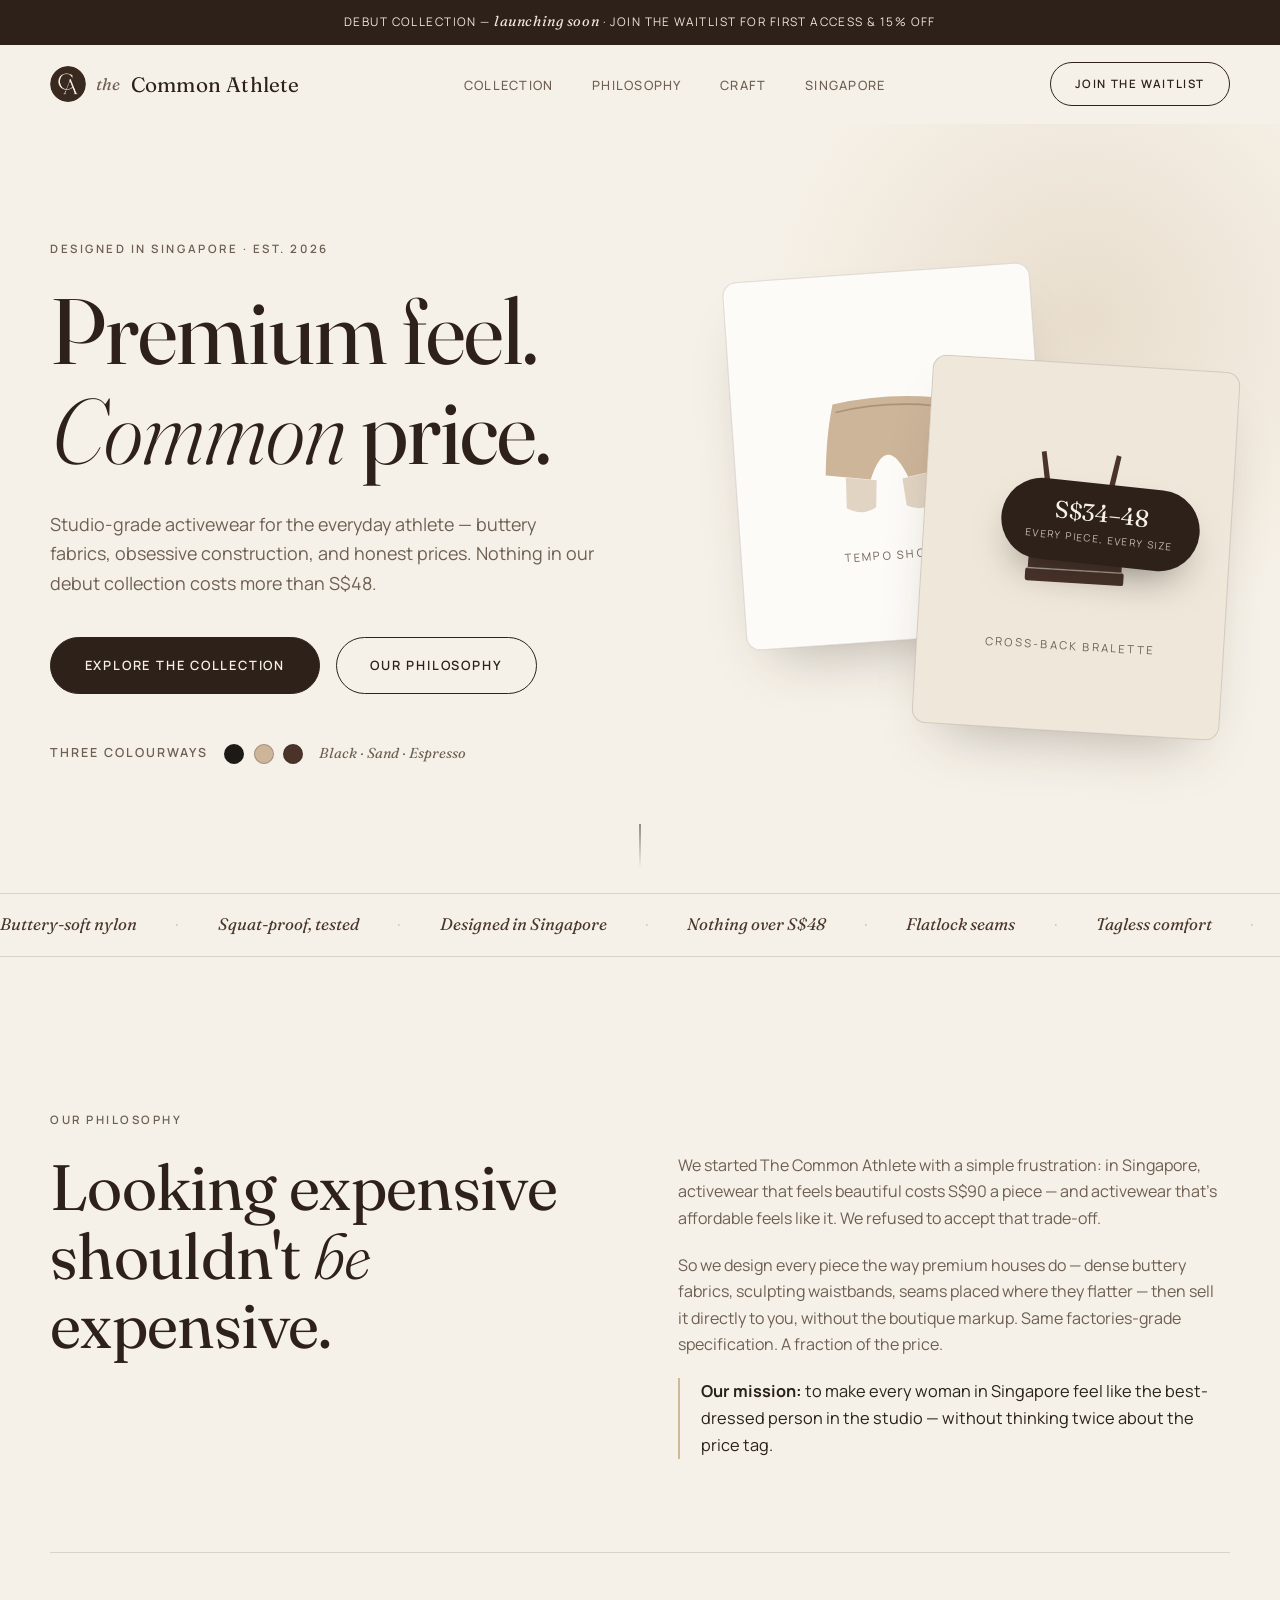
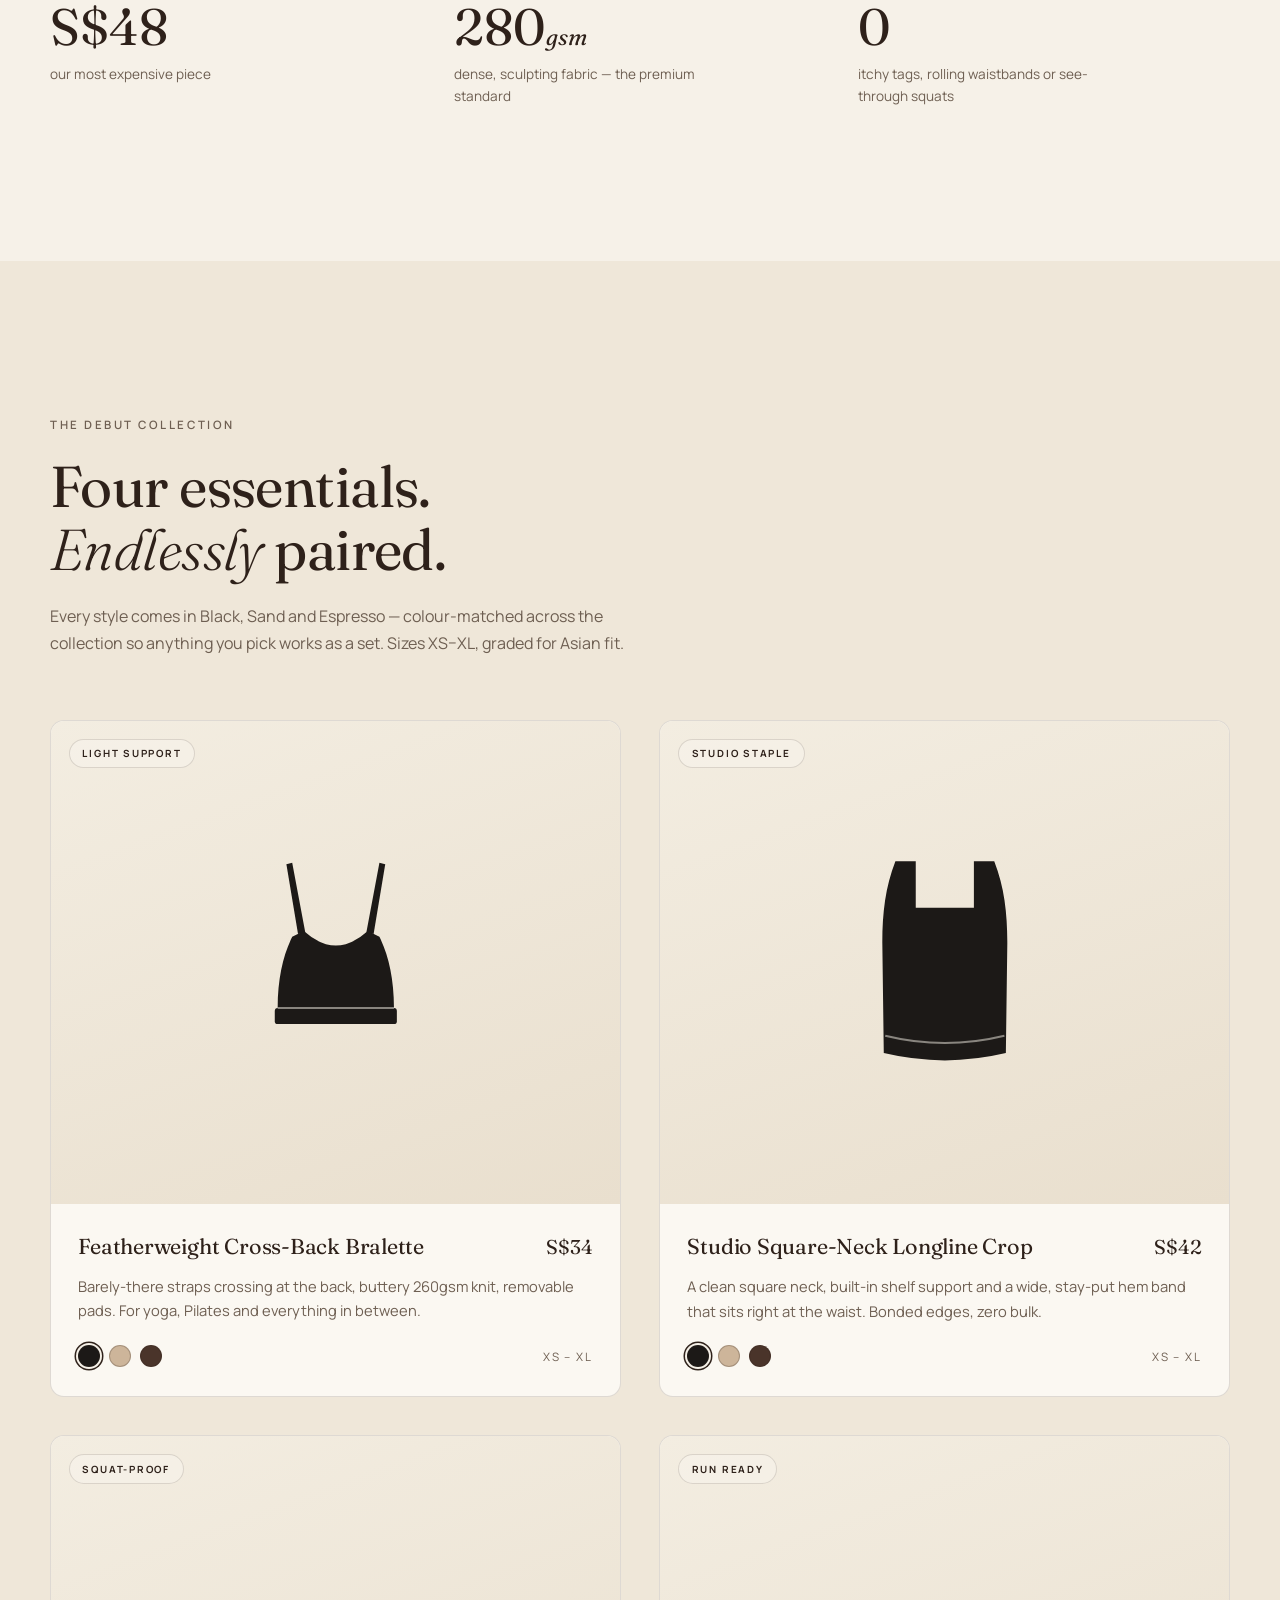
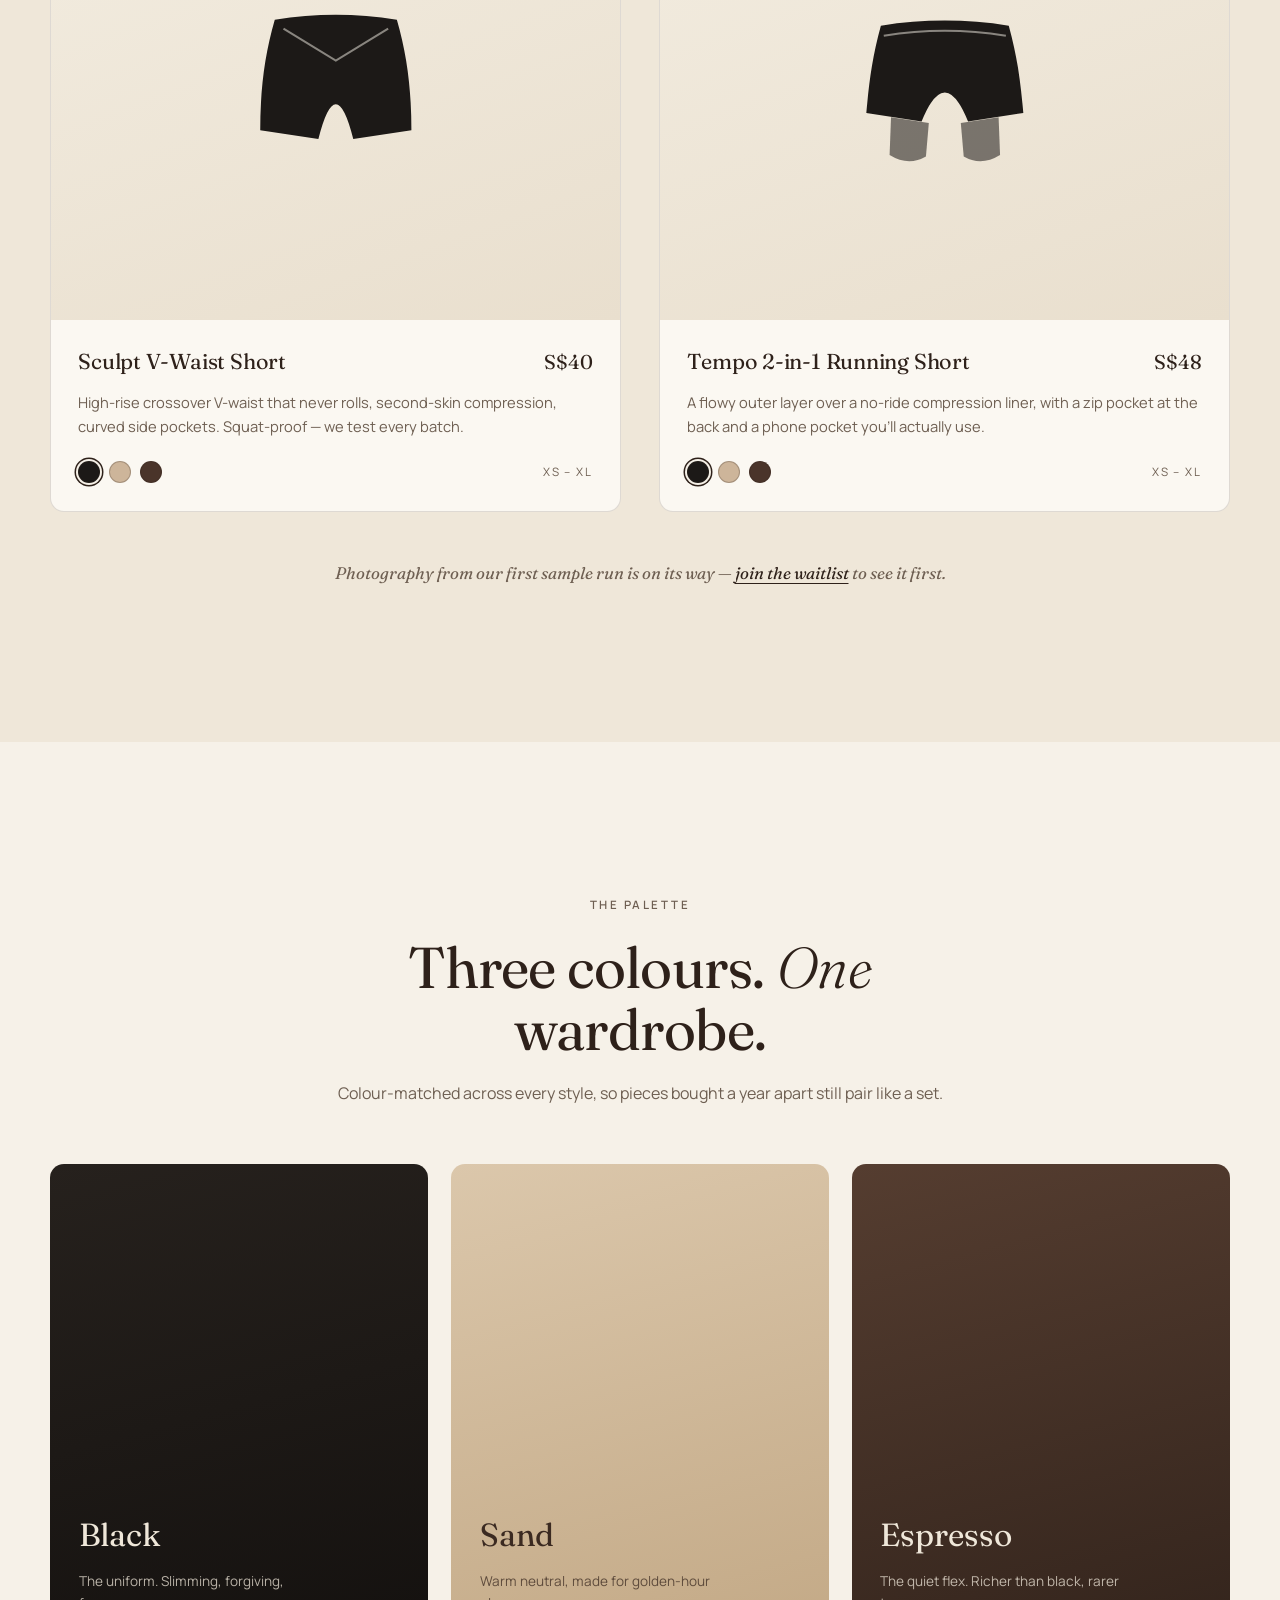
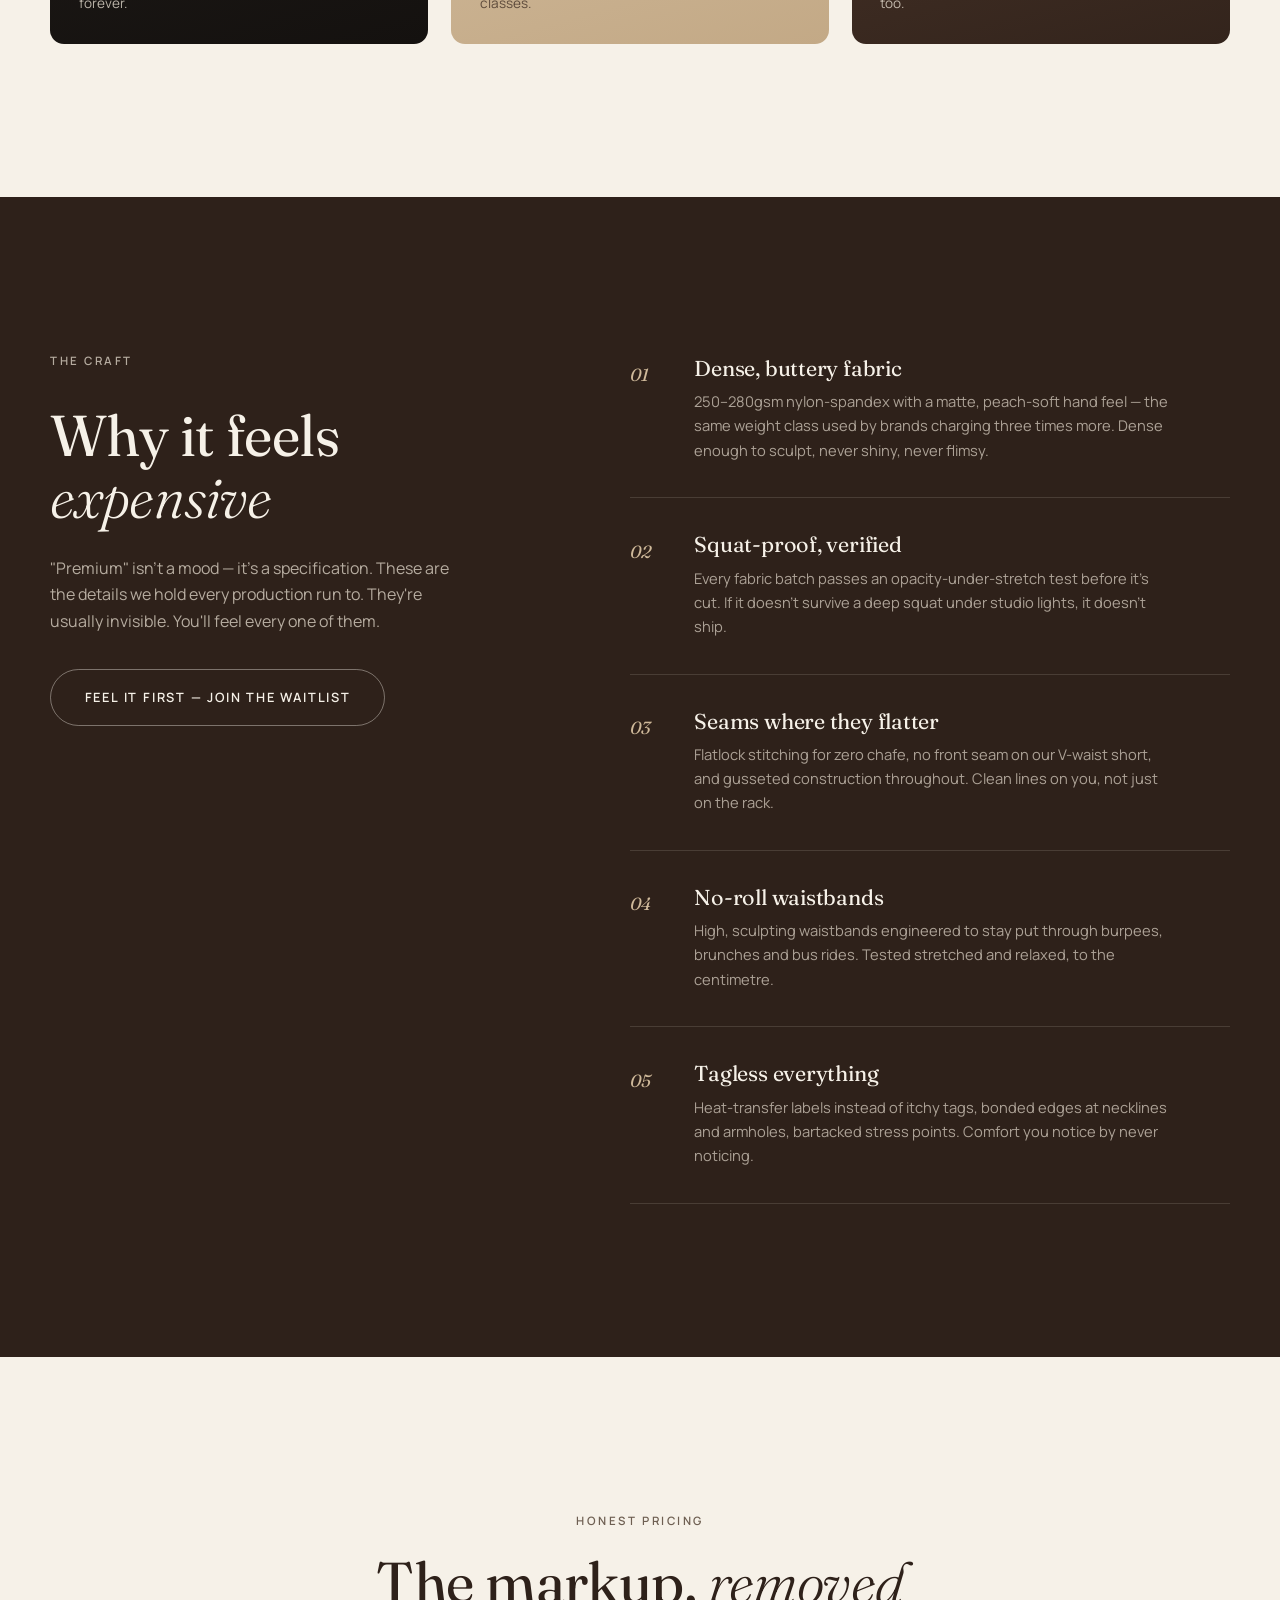
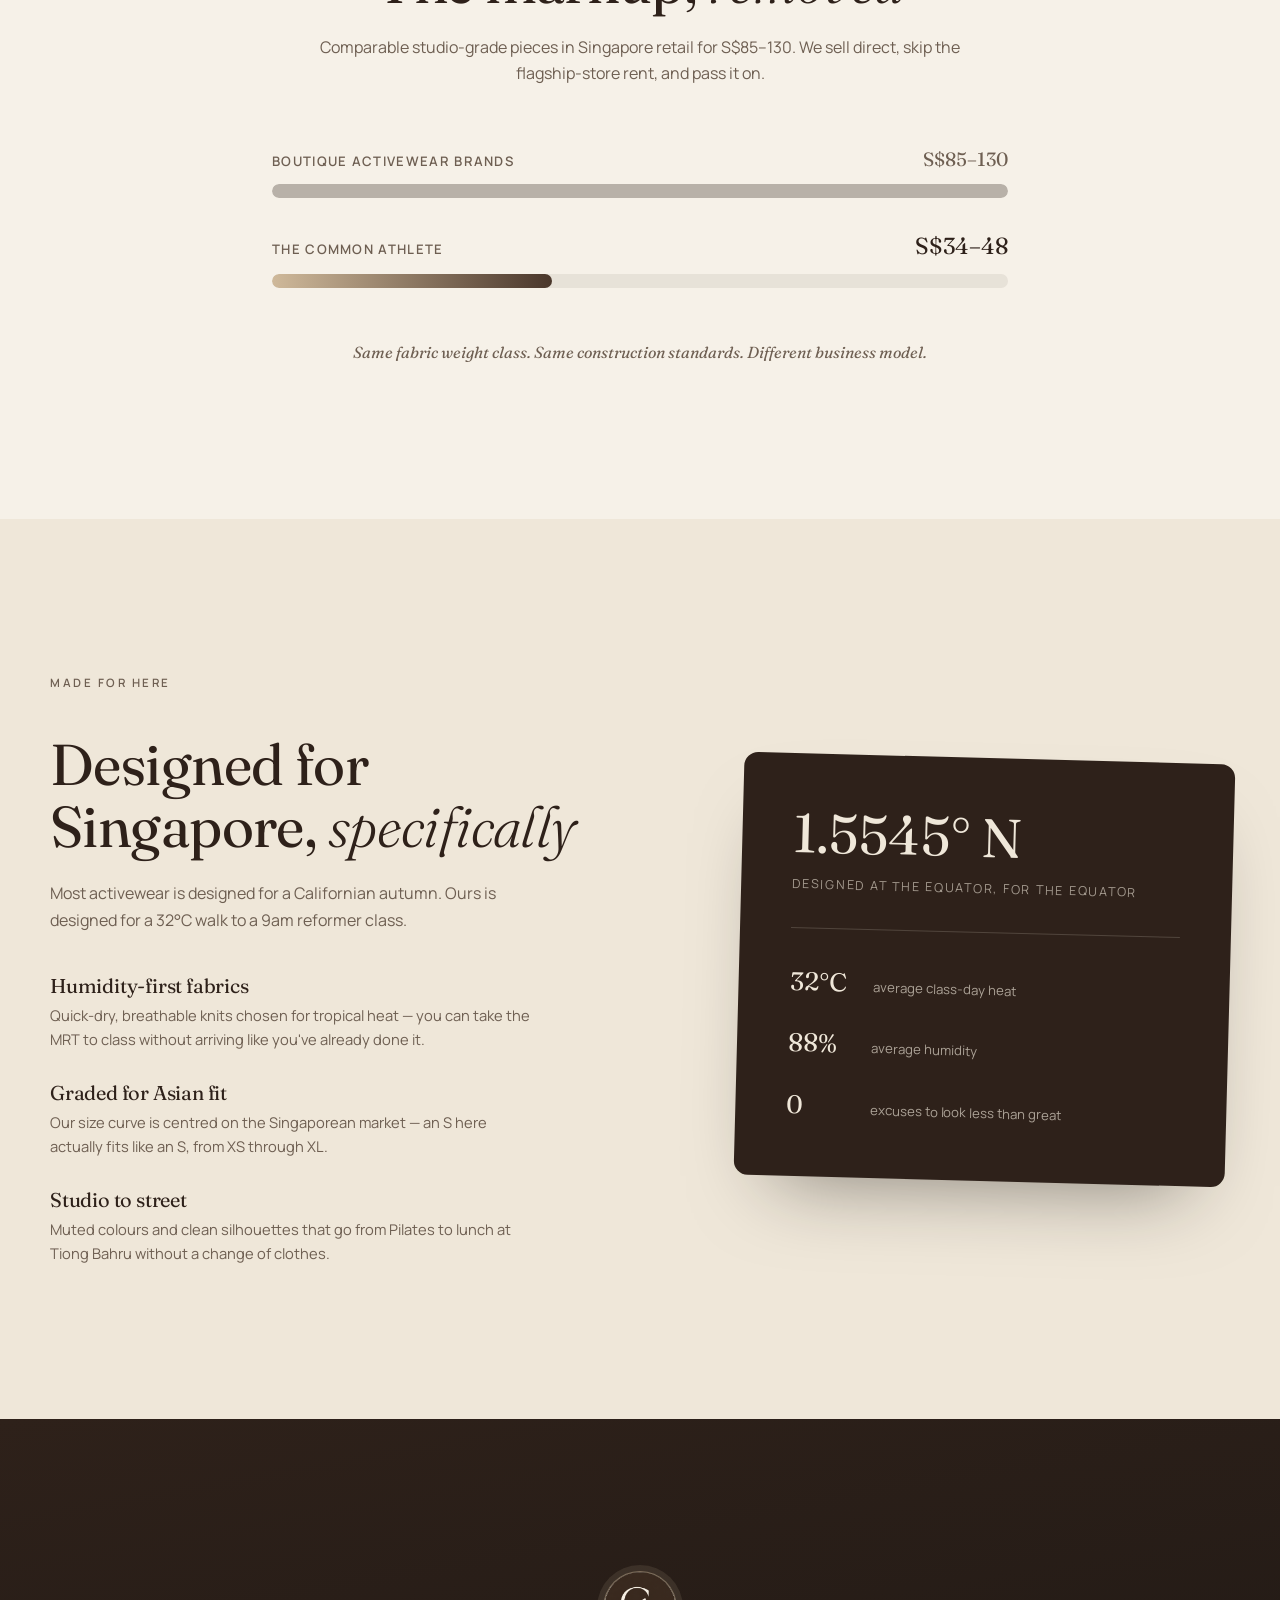
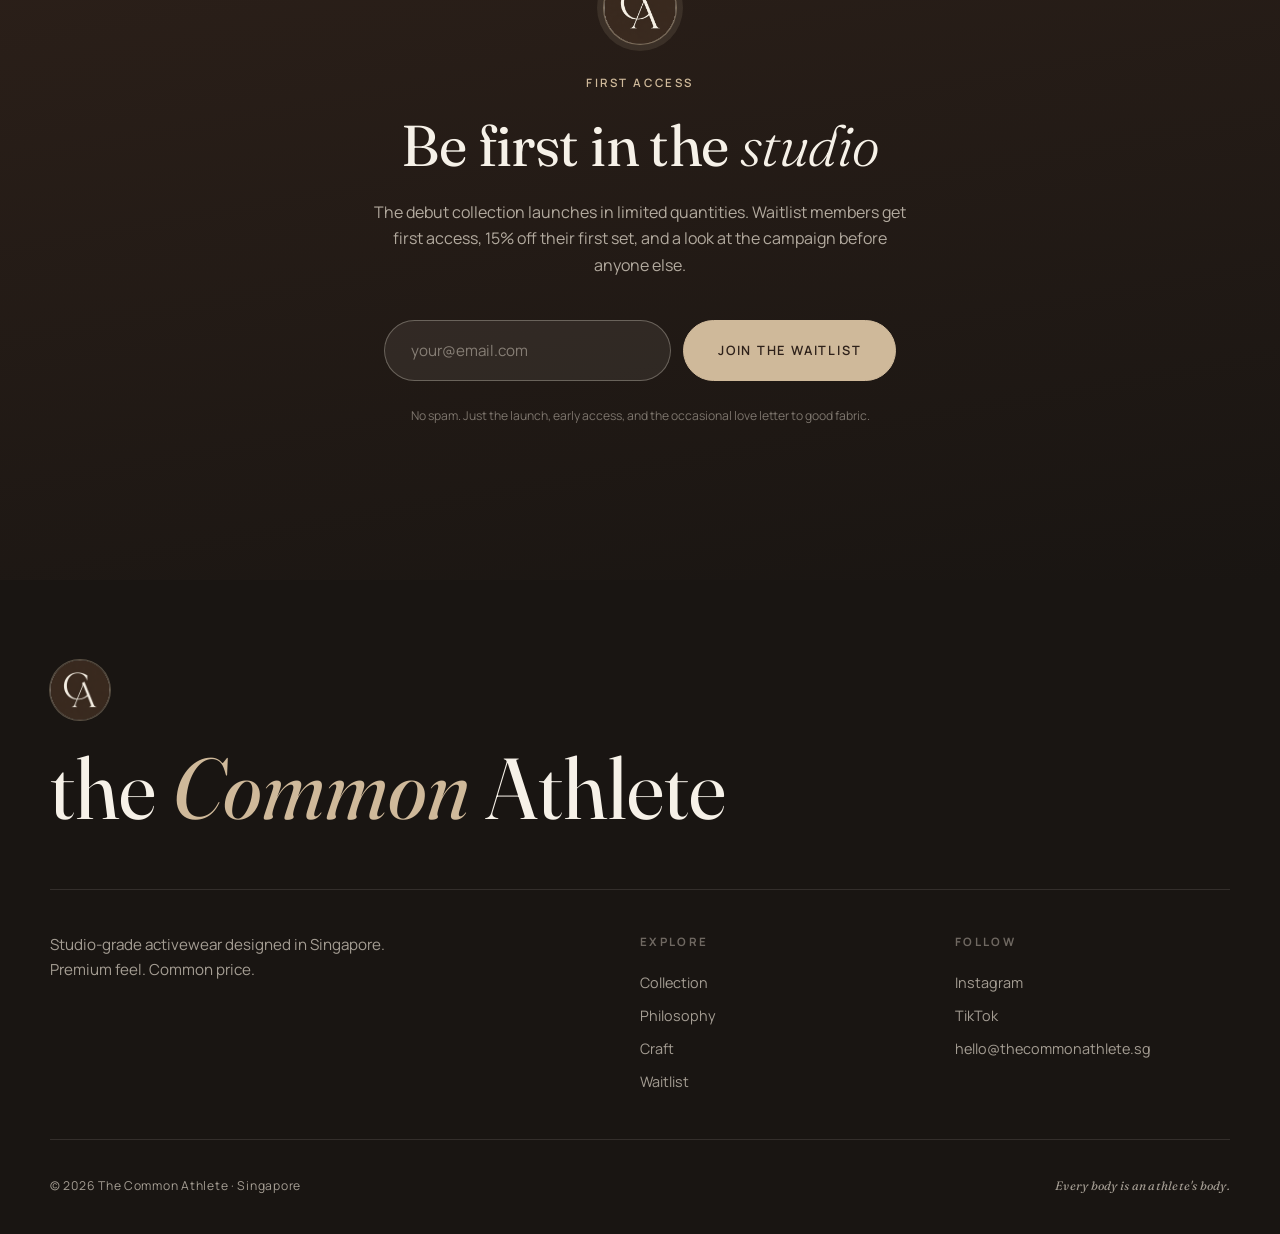
==== commit 533e4b46: "Add CA monogram logo across the site Circle-cropped the uploaded logo with transparency and added it" ====
--- a/index.html
+++ b/index.html
@@ -11,8 +11,10 @@
   <link rel="preconnect" href="https://fonts.googleapis.com">
   <link rel="preconnect" href="https://fonts.gstatic.com" crossorigin>
   <link href="https://fonts.googleapis.com/css2?family=Fraunces:ital,opsz,wght@0,9..144,300;0,9..144,400;0,9..144,500;1,9..144,300;1,9..144,400&family=Manrope:wght@300;400;500;600;700&display=swap" rel="stylesheet">
+  <meta property="og:image" content="assets/logo.png">
   <link rel="stylesheet" href="css/style.css">
-  <link rel="icon" href="data:image/svg+xml,<svg xmlns='http://www.w3.org/2000/svg' viewBox='0 0 100 100'><rect width='100' height='100' rx='20' fill='%232E211A'/><text x='50' y='68' font-family='Georgia,serif' font-size='52' fill='%23EDE3D3' text-anchor='middle'>ca</text></svg>">
+  <link rel="icon" type="image/png" href="assets/favicon.png">
+  <link rel="apple-touch-icon" href="assets/apple-touch-icon.png">
 </head>
 <body>
 
@@ -25,6 +27,7 @@
   <header class="nav" id="nav">
     <nav class="nav__inner container">
       <a href="#top" class="nav__brand" aria-label="The Common Athlete — home">
+        <img src="assets/logo.png" alt="" class="nav__brand-logo" width="36" height="36">
         <span class="nav__brand-mark">the</span>
         <span class="nav__brand-name">Common&nbsp;Athlete</span>
       </a>
@@ -469,6 +472,7 @@
     <!-- ============ WAITLIST ============ -->
     <section class="waitlist" id="waitlist">
       <div class="container waitlist__inner reveal">
+        <img src="assets/logo.png" alt="The Common Athlete monogram" class="waitlist__logo" width="72" height="72">
         <p class="eyebrow eyebrow--light">First access</p>
         <h2>Be first in the <em>studio</em></h2>
         <p class="waitlist__sub">
@@ -494,6 +498,7 @@
   <footer class="footer">
     <div class="container">
       <div class="footer__top">
+        <img src="assets/logo.png" alt="" class="footer__logo" width="60" height="60">
         <p class="footer__word">the <em>Common</em> Athlete</p>
       </div>
       <div class="footer__grid">
--- a/css/style.css
+++ b/css/style.css
@@ -155,7 +155,14 @@
   padding-block: 1.1rem;
 }
 
-.nav__brand { display: flex; align-items: baseline; gap: 0.45rem; }
+.nav__brand { display: flex; align-items: center; gap: 0.65rem; }
+.nav__brand-logo {
+  width: 36px; height: 36px;
+  border-radius: 50%;
+  transition: transform 0.5s var(--ease);
+}
+.nav__brand:hover .nav__brand-logo { transform: rotate(-8deg) scale(1.06); }
+.nav__brand-mark, .nav__brand-name { position: relative; top: 1px; }
 .nav__brand-mark {
   font-family: var(--serif);
   font-style: italic;
@@ -712,6 +719,12 @@
   padding-block: var(--space-section);
 }
 .waitlist__inner { text-align: center; max-width: 44rem; }
+.waitlist__logo {
+  width: 72px; height: 72px;
+  border-radius: 50%;
+  margin: 0 auto 1.8rem;
+  box-shadow: 0 0 0 1px rgba(207, 185, 154, 0.45), 0 0 0 7px rgba(207, 185, 154, 0.12);
+}
 .waitlist h2 { color: var(--cream); }
 .waitlist__sub { color: rgba(239, 231, 217, 0.7); margin: 1.4rem auto 2.6rem; max-width: 34rem; }
 
@@ -755,6 +768,12 @@
   background: var(--black);
   color: rgba(239, 231, 217, 0.65);
   padding: 5rem 0 2.4rem;
+}
+.footer__logo {
+  width: 60px; height: 60px;
+  border-radius: 50%;
+  margin-bottom: 1.6rem;
+  box-shadow: 0 0 0 1px rgba(207, 185, 154, 0.35);
 }
 .footer__word {
   font-family: var(--serif);
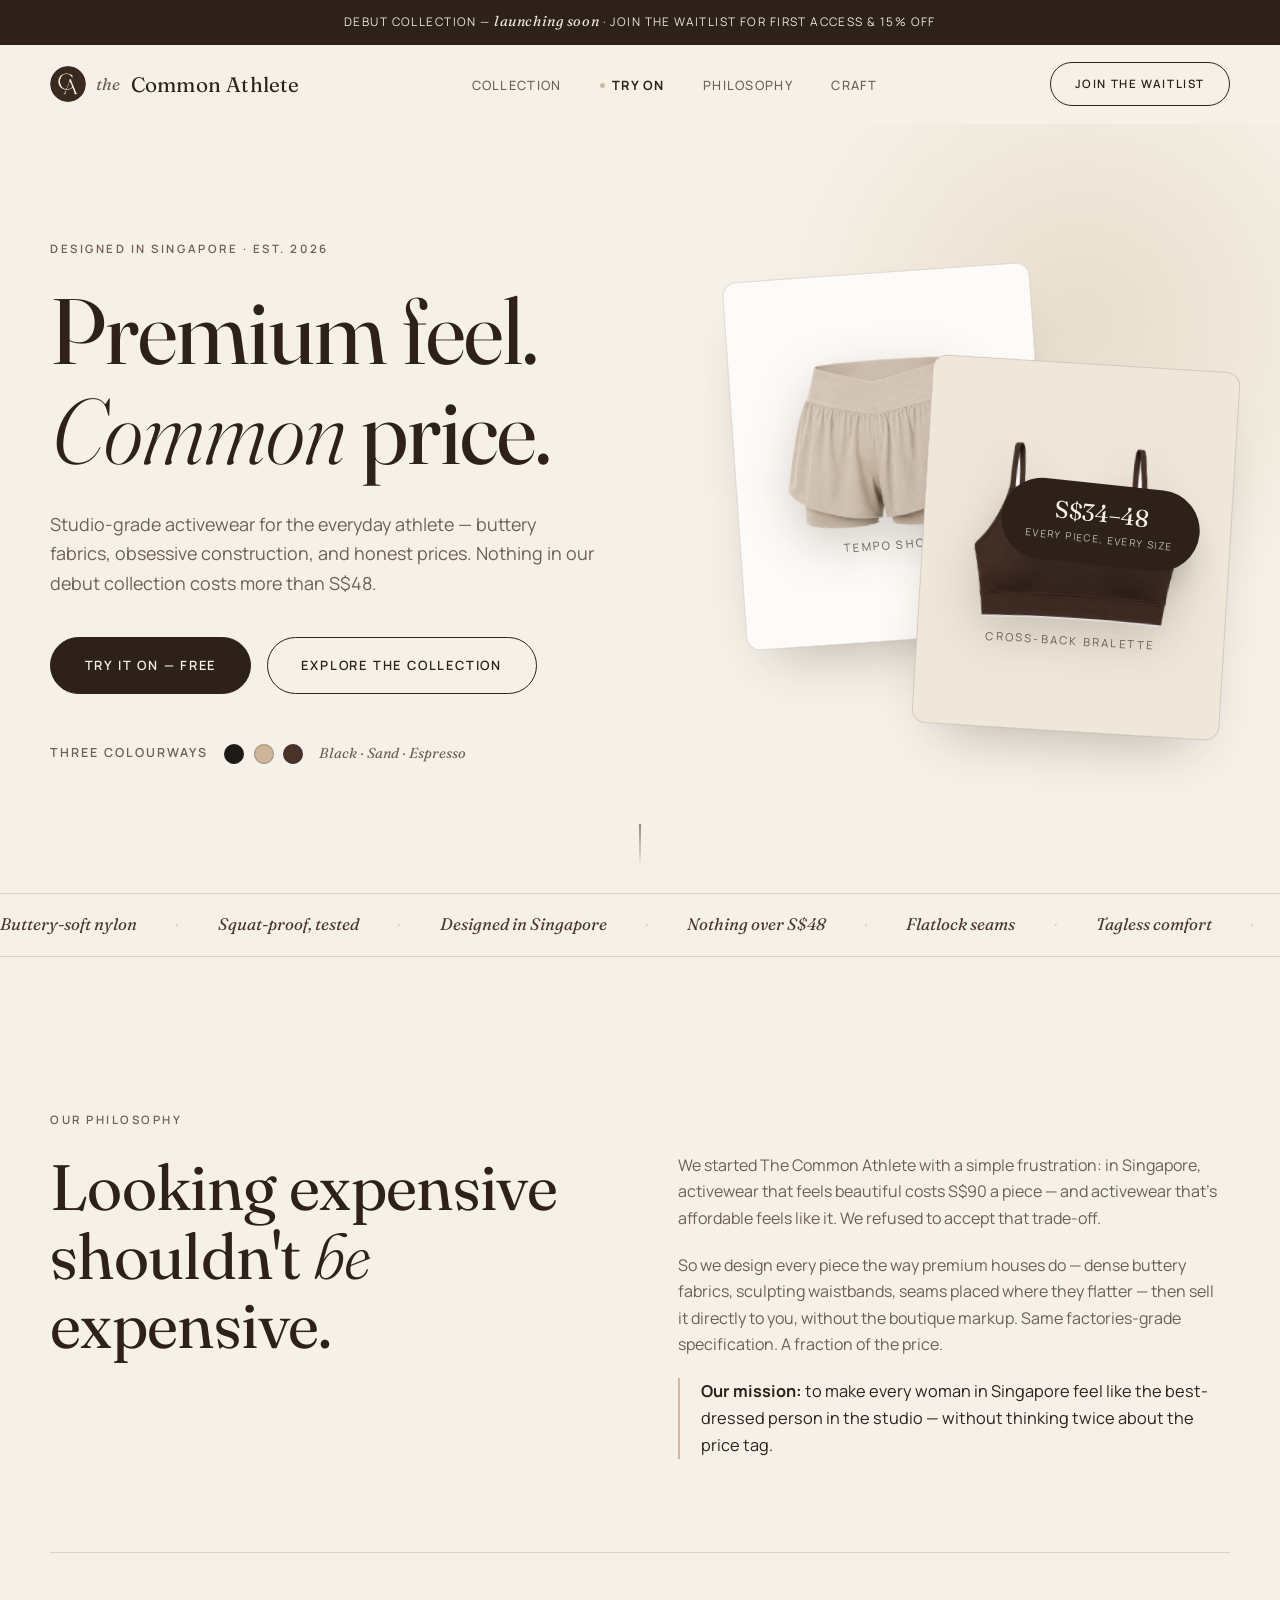
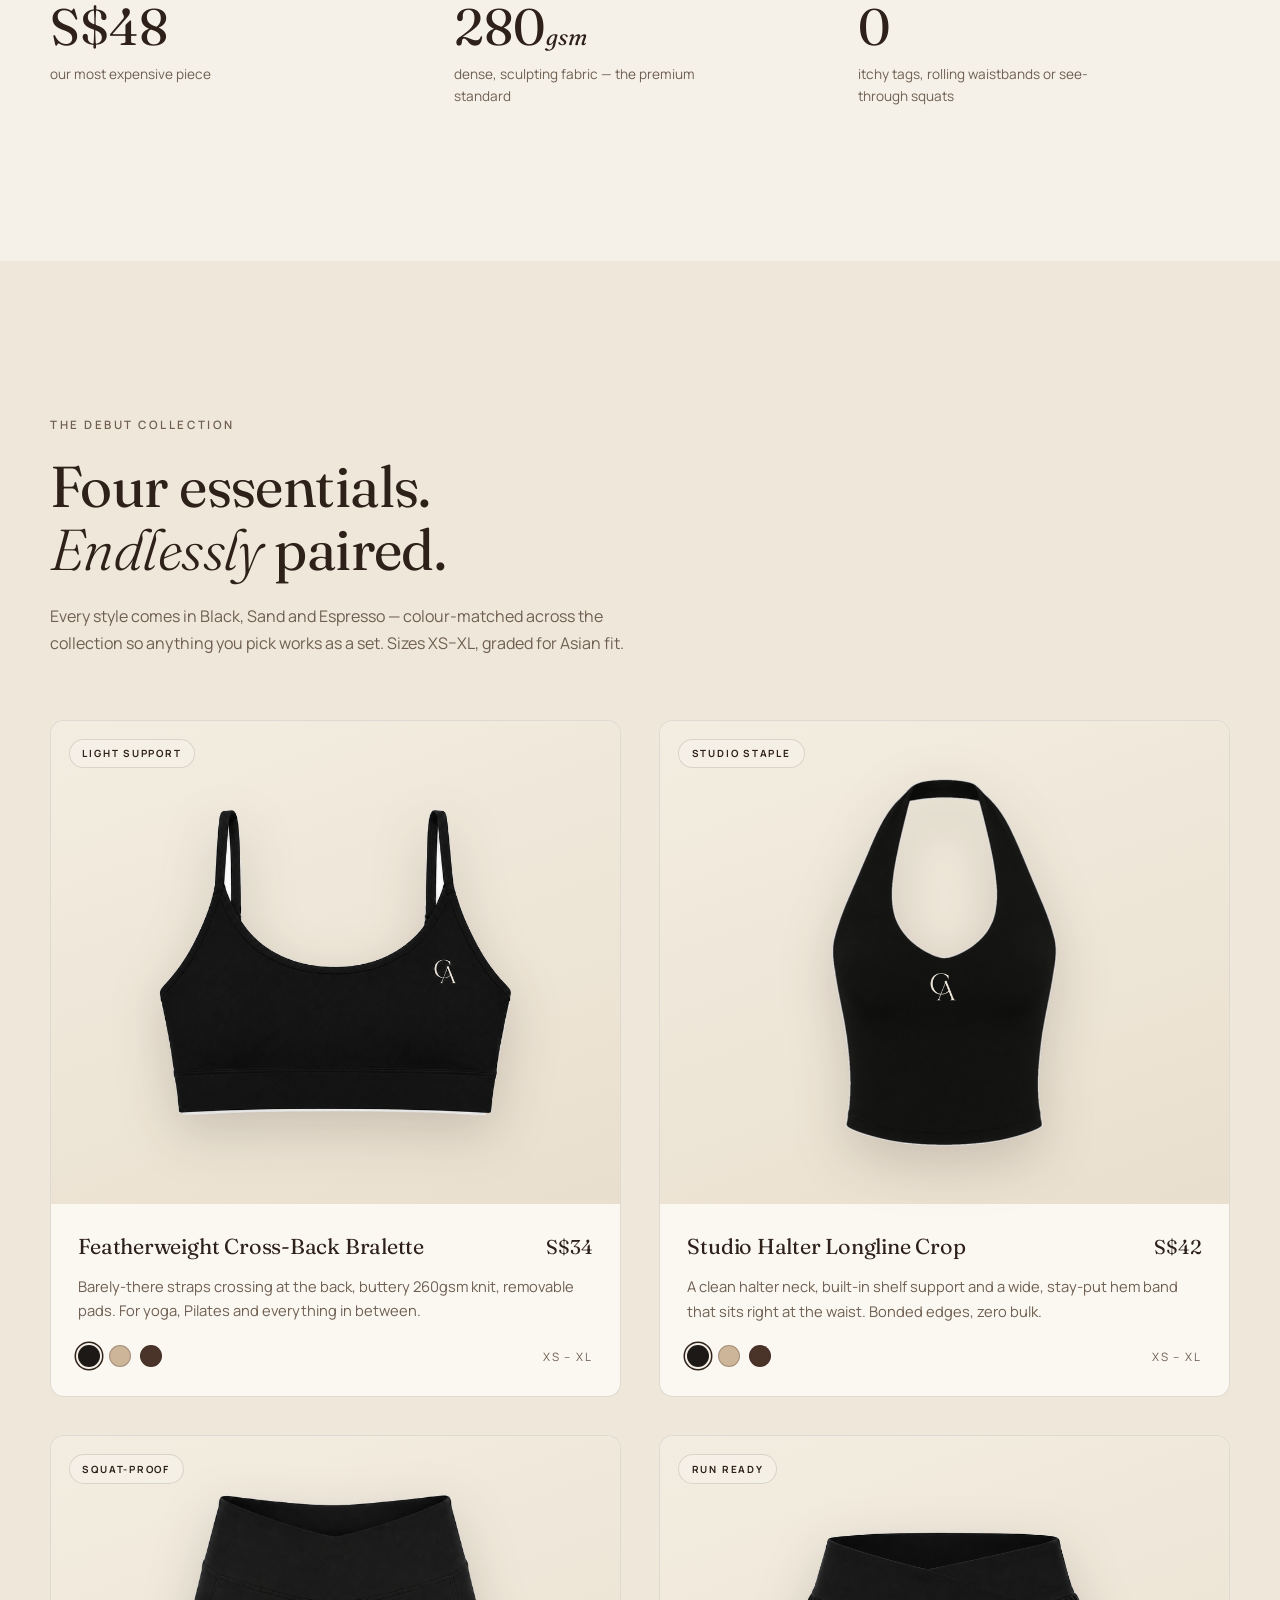
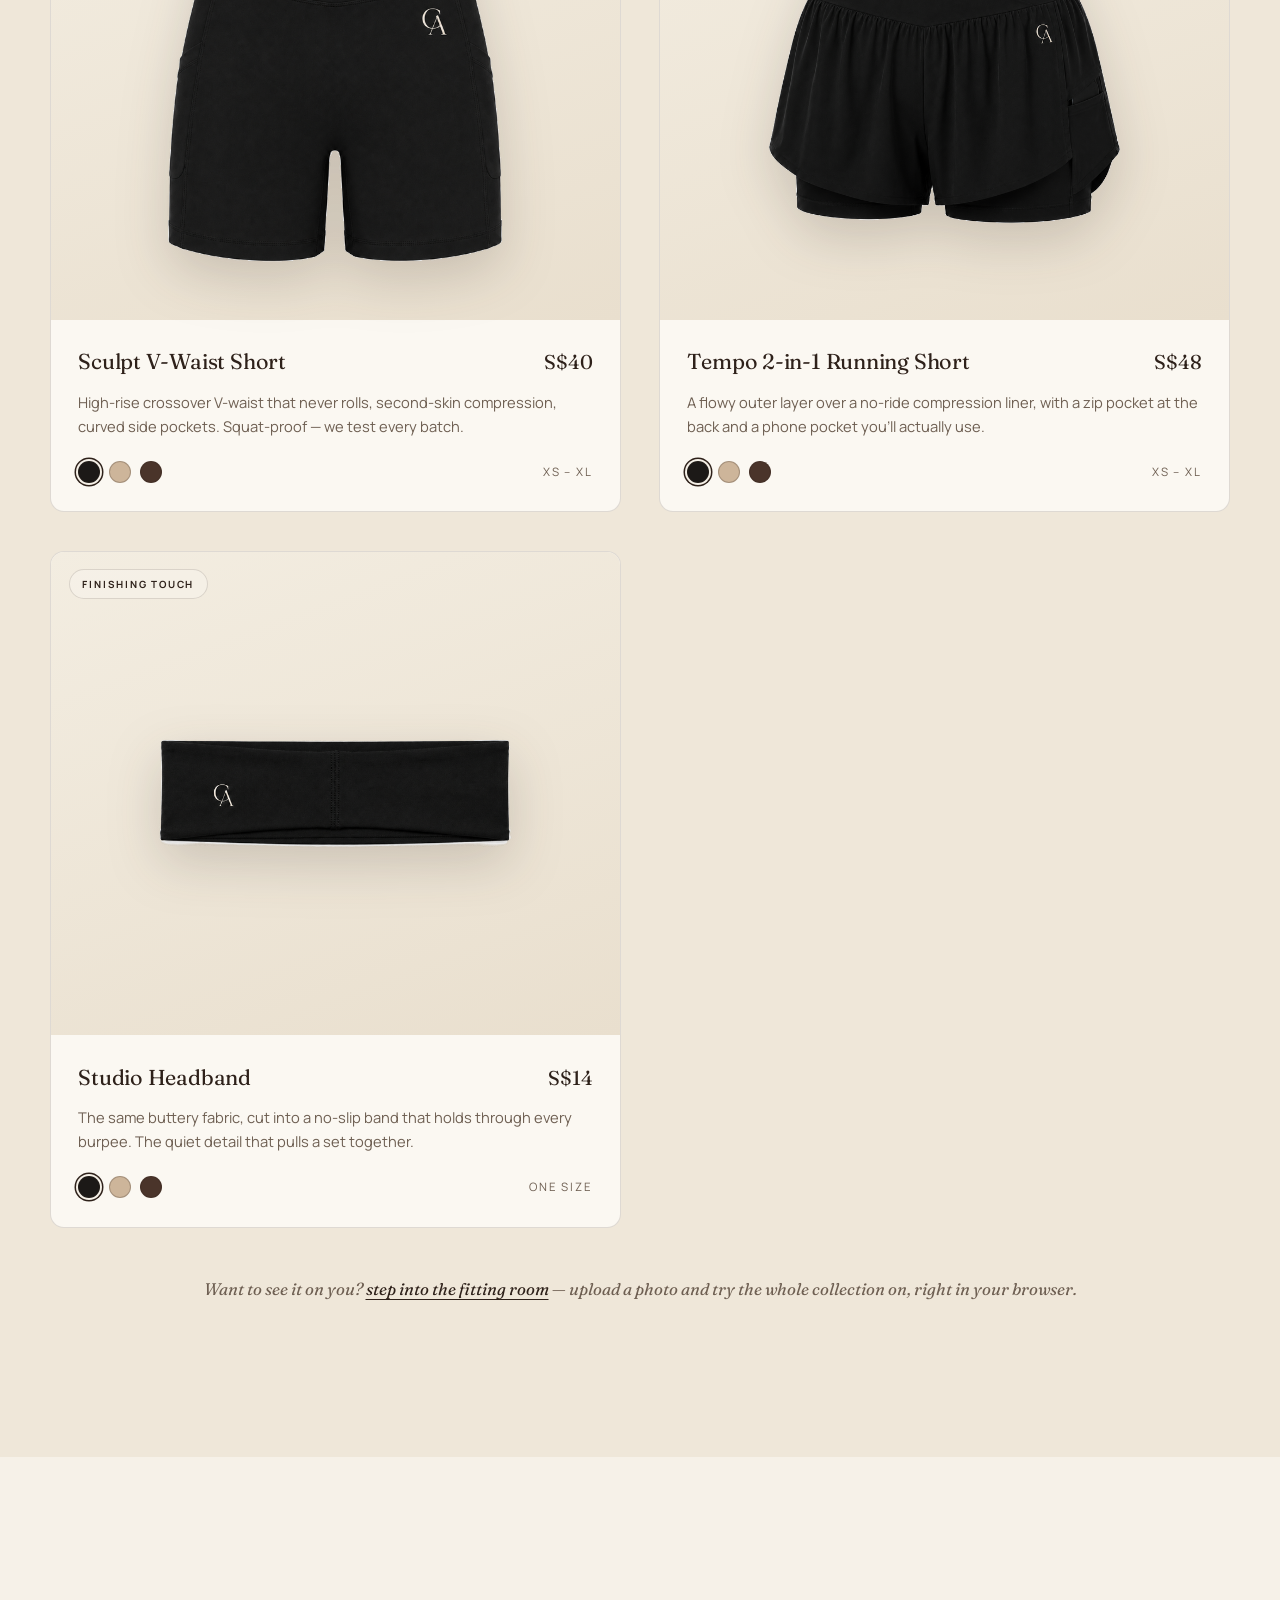
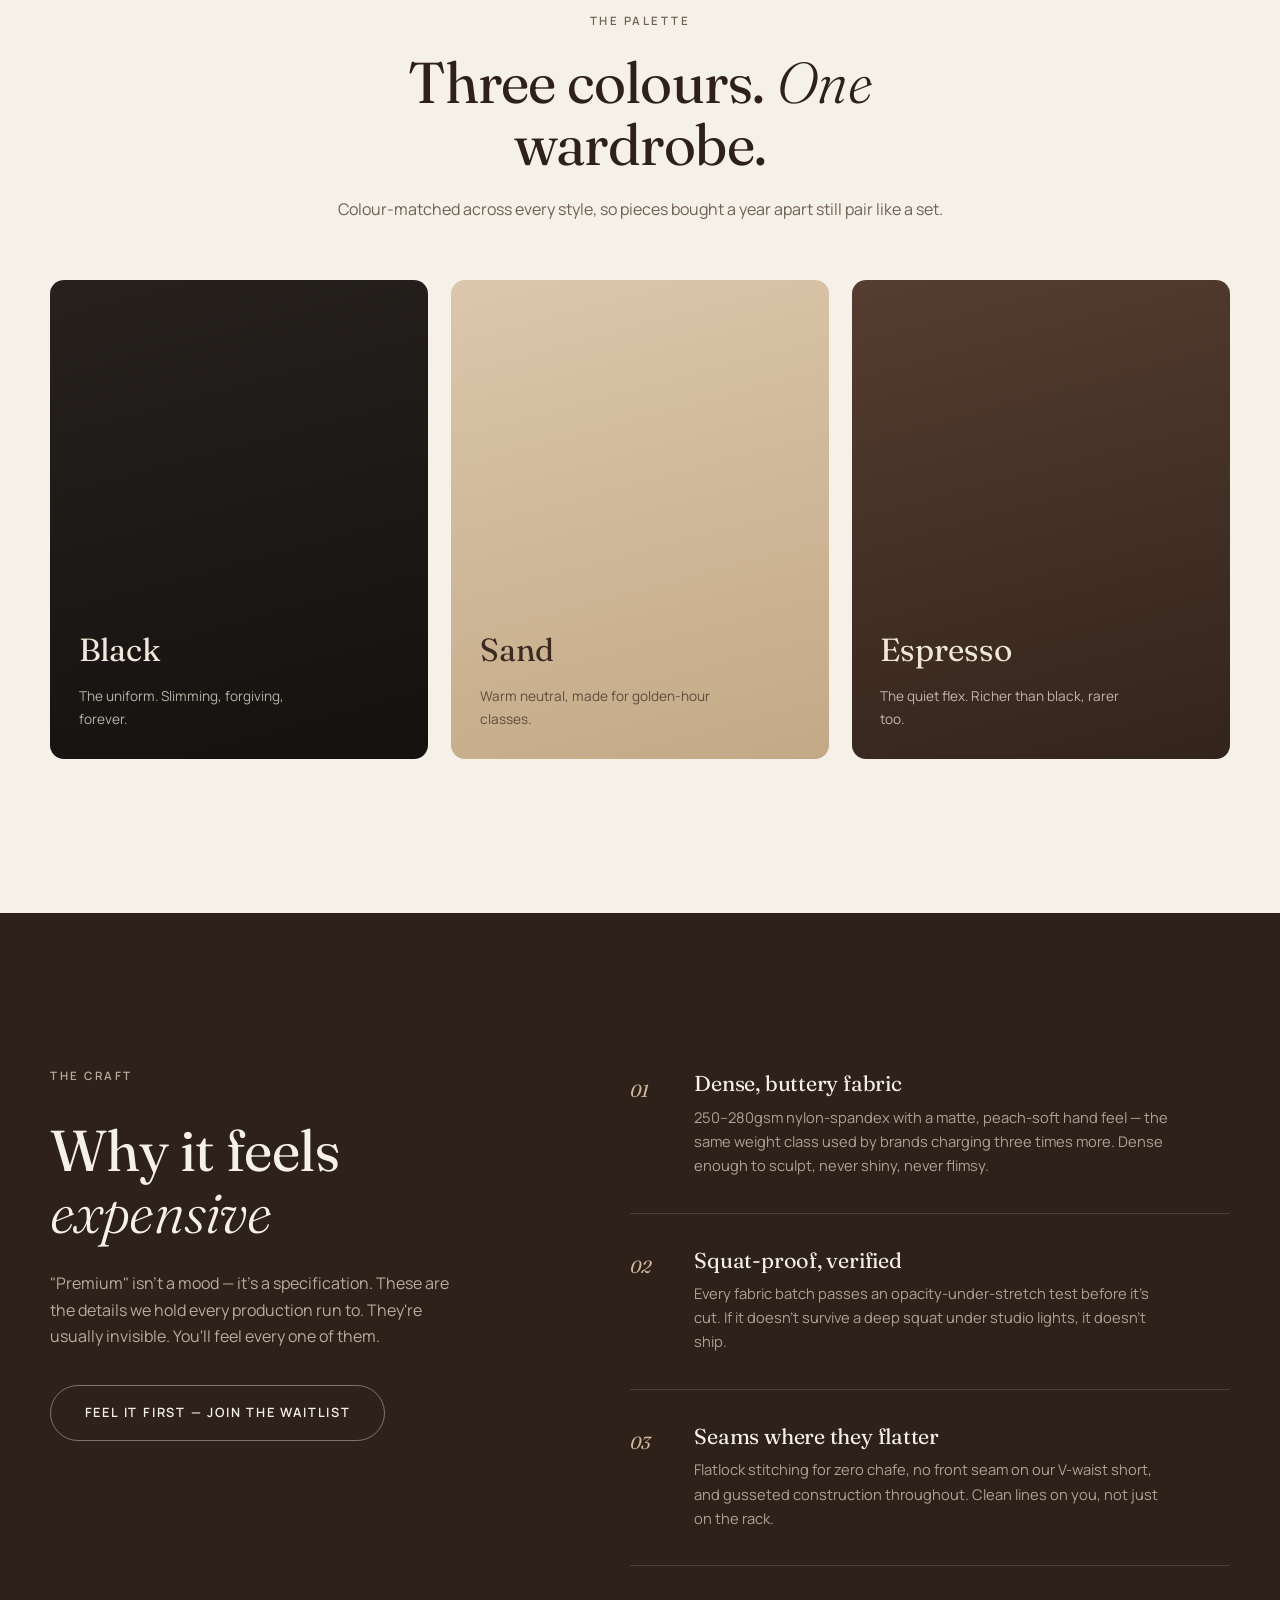
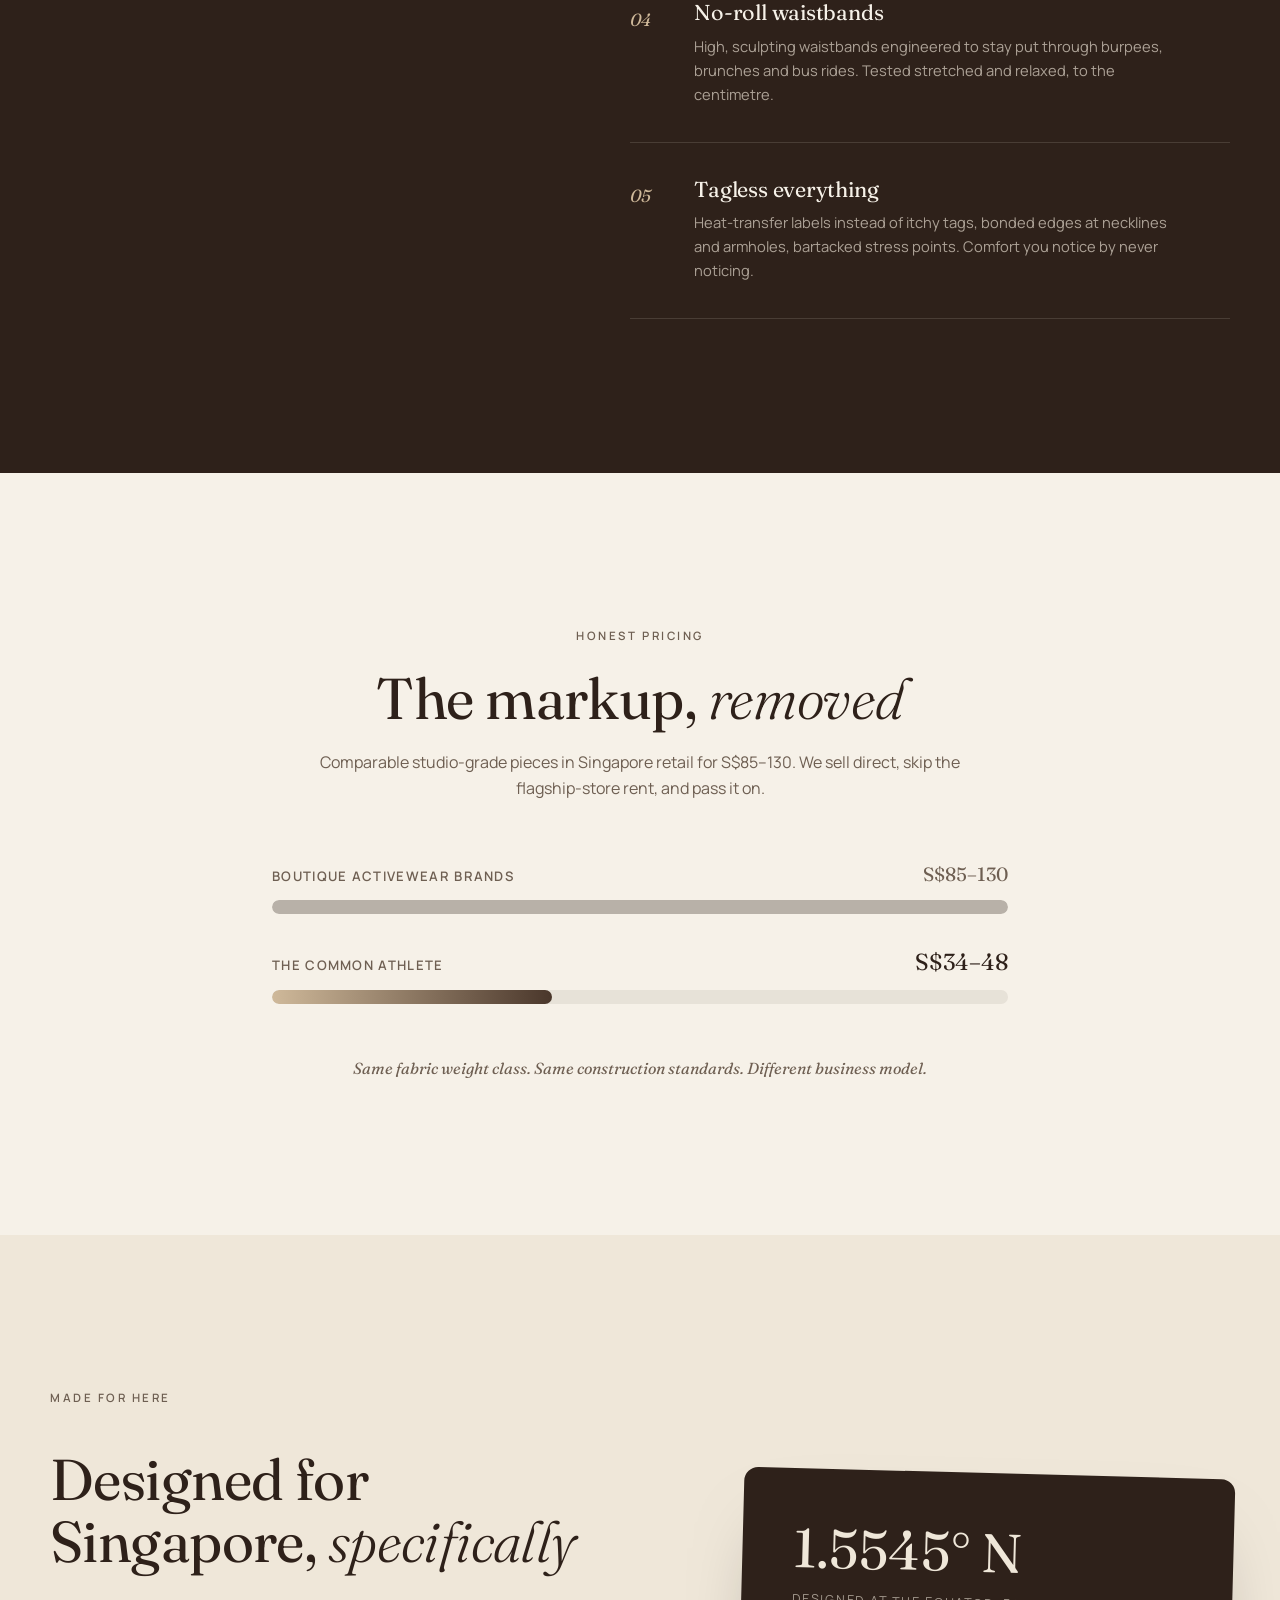
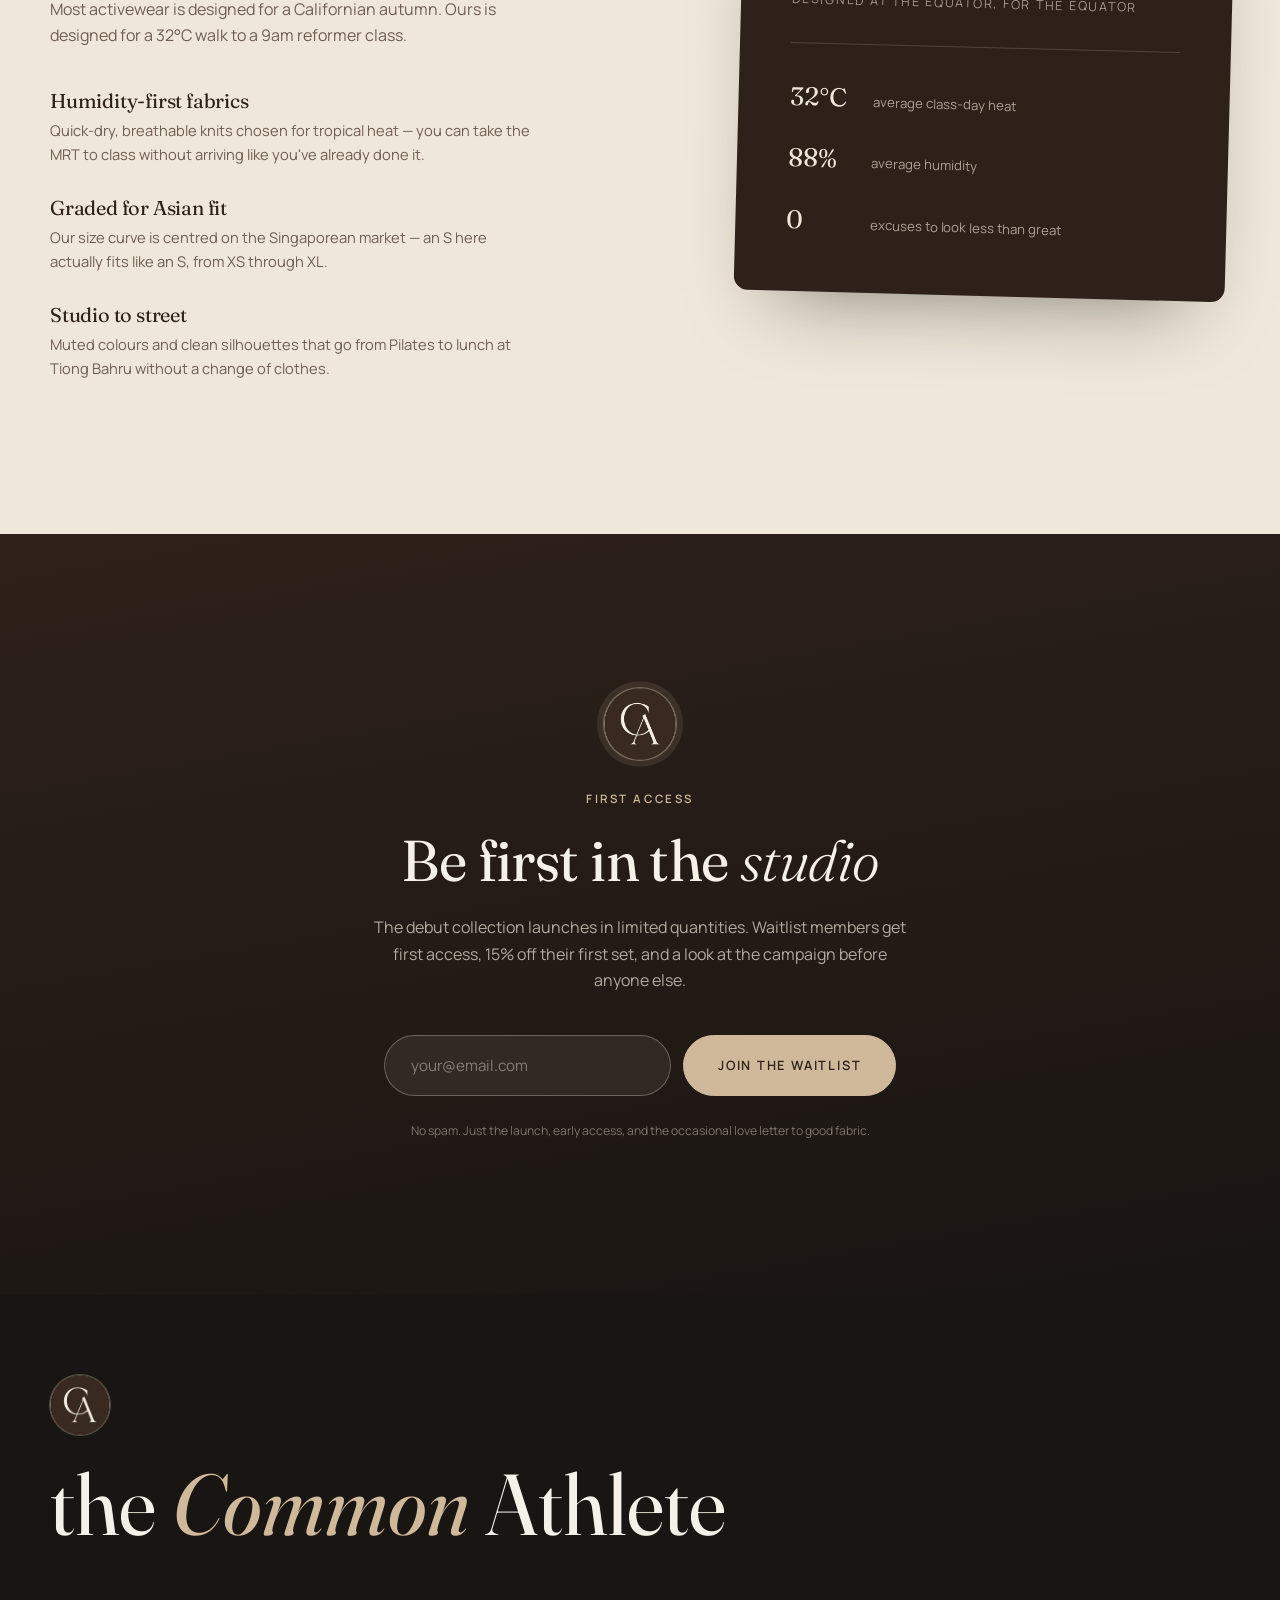
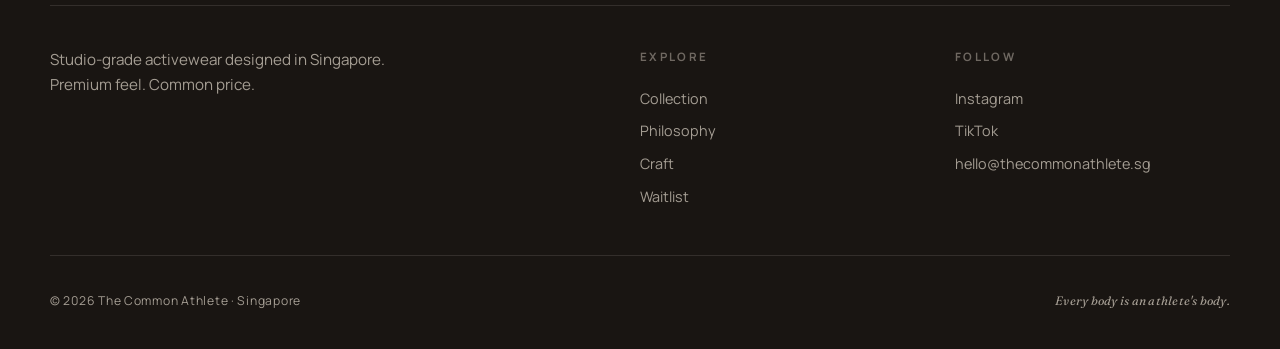
==== commit b871d1a5: "Add The Fitting Room — on-device virtual try-on Upload a photo and try all five styles on in every c" ====
--- a/index.html
+++ b/index.html
@@ -33,9 +33,9 @@
       </a>
       <ul class="nav__links">
         <li><a href="#collection">Collection</a></li>
+        <li><a href="tryon.html" class="nav__links-feature">Try on</a></li>
         <li><a href="#philosophy">Philosophy</a></li>
         <li><a href="#craft">Craft</a></li>
-        <li><a href="#singapore">Singapore</a></li>
       </ul>
       <a href="#waitlist" class="btn btn--small">Join the waitlist</a>
       <button class="nav__toggle" id="navToggle" aria-label="Open menu" aria-expanded="false">
@@ -44,6 +44,7 @@
     </nav>
     <div class="nav__mobile" id="navMobile">
       <a href="#collection">Collection</a>
+      <a href="tryon.html">Try on</a>
       <a href="#philosophy">Philosophy</a>
       <a href="#craft">Craft</a>
       <a href="#singapore">Singapore</a>
@@ -68,8 +69,8 @@
             Nothing in our debut collection costs more than S$48.
           </p>
           <div class="hero__actions reveal">
-            <a href="#collection" class="btn btn--dark">Explore the collection</a>
-            <a href="#philosophy" class="btn btn--ghost">Our philosophy</a>
+            <a href="tryon.html" class="btn btn--dark">Try it on — free</a>
+            <a href="#collection" class="btn btn--ghost">Explore the collection</a>
           </div>
           <div class="hero__colways reveal">
             <span class="hero__colways-label">Three colourways</span>
@@ -81,22 +82,11 @@
         </div>
         <div class="hero__visual reveal-late" aria-hidden="true">
           <div class="hero__card hero__card--a">
-            <svg viewBox="20 30 160 160" class="garment" data-tone="sand">
-              <path class="g-liner" d="M63 137 L89 141 L87 164 Q75 171 62 163 Z"/>
-              <path class="g-liner" d="M137 137 L111 141 L113 164 Q125 171 138 163 Z"/>
-              <path class="g-fill" d="M56 74 Q100 67 144 74 C150 96 152 112 154 134 L116 140 Q108 120 100 120 Q92 120 84 140 L46 134 C48 112 50 96 56 74 Z"/>
-              <path class="g-detail" d="M58 81 Q100 74 142 81" fill="none"/>
-            </svg>
+            <img src="assets/garments/tempo-short-sand.png" alt="" class="hero__card-shot">
             <span class="hero__card-label">Tempo Short</span>
           </div>
           <div class="hero__card hero__card--b">
-            <svg viewBox="20 30 160 160" class="garment" data-tone="espresso">
-              <path class="g-fill" d="M74 90 L66 42 L70 41 L79 89 Z"/>
-              <path class="g-fill" d="M126 90 L134 42 L130 41 L121 89 Z"/>
-              <path class="g-fill" d="M70 92 L78 88 Q100 108 122 88 L130 92 C136 104 140 120 140 141 L60 141 C60 120 64 104 70 92 Z"/>
-              <rect class="g-fill" x="58" y="141" width="84" height="11" rx="2"/>
-              <path class="g-detail" d="M60 141 L140 141" fill="none"/>
-            </svg>
+            <img src="assets/garments/cross-back-bra-espresso.png" alt="" class="hero__card-shot">
             <span class="hero__card-label">Cross-Back Bralette</span>
           </div>
           <div class="hero__ticket">
@@ -185,27 +175,17 @@
 
         <div class="collection__grid">
 
-          <!-- Style 02 — Bralette -->
-          <article class="product reveal" data-product>
+          <article class="product reveal" data-product data-style="cross-back-bra">
             <div class="product__media" data-media>
               <span class="product__tag">Light support</span>
-              <svg viewBox="10 24 180 172" class="garment">
-                <path class="g-fill" d="M74 90 L66 42 L70 41 L79 89 Z"/>
-                <path class="g-fill" d="M126 90 L134 42 L130 41 L121 89 Z"/>
-                <path class="g-fill" d="M70 92 L78 88 Q100 108 122 88 L130 92 C136 104 140 120 140 141 L60 141 C60 120 64 104 70 92 Z"/>
-                <rect class="g-fill" x="58" y="141" width="84" height="11" rx="2"/>
-                <path class="g-detail" d="M60 141 L140 141" fill="none"/>
-              </svg>
+              <img class="product__shot" data-shot src="assets/garments/cross-back-bra-black.png" alt="Featherweight Cross-Back Bralette in Black" loading="lazy" decoding="async">
             </div>
             <div class="product__info">
               <div class="product__row">
                 <h3>Featherweight Cross-Back Bralette</h3>
                 <span class="product__price">S$34</span>
               </div>
-              <p class="product__desc">
-                Barely-there straps crossing at the back, buttery 260gsm knit,
-                removable pads. For yoga, Pilates and everything in between.
-              </p>
+              <p class="product__desc">Barely-there straps crossing at the back, buttery 260gsm knit, removable pads. For yoga, Pilates and everything in between.</p>
               <div class="product__meta">
                 <div class="product__swatches" data-swatches>
                   <button class="swatch swatch--black is-active" data-tone="black" aria-label="Black"></button>
@@ -217,25 +197,17 @@
             </div>
           </article>
 
-          <!-- Style 04 — Crop -->
-          <article class="product reveal" data-product>
+          <article class="product reveal" data-product data-style="halter">
             <div class="product__media" data-media>
               <span class="product__tag">Studio staple</span>
-              <svg viewBox="10 24 180 172" class="garment">
-                <path class="g-fill" d="M66 40 L80 40 L80 72 L120 72 L120 40 L134 40 C141 58 143 76 143 96 L142 172 Q100 182 58 172 L57 96 C57 76 59 58 66 40 Z"/>
-                <path class="g-detail" d="M59 160 Q100 170 141 160" fill="none"/>
-              </svg>
+              <img class="product__shot" data-shot src="assets/garments/halter-black.png" alt="Studio Halter Longline Crop in Black" loading="lazy" decoding="async">
             </div>
             <div class="product__info">
               <div class="product__row">
-                <h3>Studio Square-Neck Longline Crop</h3>
+                <h3>Studio Halter Longline Crop</h3>
                 <span class="product__price">S$42</span>
               </div>
-              <p class="product__desc">
-                A clean square neck, built-in shelf support and a wide,
-                stay-put hem band that sits right at the waist. Bonded edges,
-                zero bulk.
-              </p>
+              <p class="product__desc">A clean halter neck, built-in shelf support and a wide, stay-put hem band that sits right at the waist. Bonded edges, zero bulk.</p>
               <div class="product__meta">
                 <div class="product__swatches" data-swatches>
                   <button class="swatch swatch--black is-active" data-tone="black" aria-label="Black"></button>
@@ -247,25 +219,17 @@
             </div>
           </article>
 
-          <!-- Style 03 — Sculpt short -->
-          <article class="product reveal" data-product>
+          <article class="product reveal" data-product data-style="sculpt-short">
             <div class="product__media" data-media>
               <span class="product__tag">Squat-proof</span>
-              <svg viewBox="10 24 180 172" class="garment">
-                <path class="g-fill" d="M58 70 Q100 63 142 70 C149 94 152 118 152 146 L112 152 Q106 128 100 128 Q94 128 88 152 L48 146 C48 118 51 94 58 70 Z"/>
-                <path class="g-detail" d="M64 76 L100 98 L136 76" fill="none"/>
-              </svg>
+              <img class="product__shot" data-shot src="assets/garments/sculpt-short-black.png" alt="Sculpt V-Waist Short in Black" loading="lazy" decoding="async">
             </div>
             <div class="product__info">
               <div class="product__row">
                 <h3>Sculpt V-Waist Short</h3>
                 <span class="product__price">S$40</span>
               </div>
-              <p class="product__desc">
-                High-rise crossover V-waist that never rolls, second-skin
-                compression, curved side pockets. Squat-proof — we test every
-                batch.
-              </p>
+              <p class="product__desc">High-rise crossover V-waist that never rolls, second-skin compression, curved side pockets. Squat-proof — we test every batch.</p>
               <div class="product__meta">
                 <div class="product__swatches" data-swatches>
                   <button class="swatch swatch--black is-active" data-tone="black" aria-label="Black"></button>
@@ -277,26 +241,17 @@
             </div>
           </article>
 
-          <!-- Style 01 — Tempo short -->
-          <article class="product reveal" data-product>
+          <article class="product reveal" data-product data-style="tempo-short">
             <div class="product__media" data-media>
               <span class="product__tag">Run ready</span>
-              <svg viewBox="10 24 180 172" class="garment">
-                <path class="g-liner" d="M63 137 L89 141 L87 164 Q75 171 62 163 Z"/>
-                <path class="g-liner" d="M137 137 L111 141 L113 164 Q125 171 138 163 Z"/>
-                <path class="g-fill" d="M56 74 Q100 67 144 74 C150 96 152 112 154 134 L116 140 Q108 120 100 120 Q92 120 84 140 L46 134 C48 112 50 96 56 74 Z"/>
-                <path class="g-detail" d="M58 81 Q100 74 142 81" fill="none"/>
-              </svg>
+              <img class="product__shot" data-shot src="assets/garments/tempo-short-black.png" alt="Tempo 2-in-1 Running Short in Black" loading="lazy" decoding="async">
             </div>
             <div class="product__info">
               <div class="product__row">
                 <h3>Tempo 2-in-1 Running Short</h3>
                 <span class="product__price">S$48</span>
               </div>
-              <p class="product__desc">
-                A flowy outer layer over a no-ride compression liner, with a
-                zip pocket at the back and a phone pocket you'll actually use.
-              </p>
+              <p class="product__desc">A flowy outer layer over a no-ride compression liner, with a zip pocket at the back and a phone pocket you'll actually use.</p>
               <div class="product__meta">
                 <div class="product__swatches" data-swatches>
                   <button class="swatch swatch--black is-active" data-tone="black" aria-label="Black"></button>
@@ -308,11 +263,33 @@
             </div>
           </article>
 
+          <article class="product reveal" data-product data-style="headband">
+            <div class="product__media" data-media>
+              <span class="product__tag">Finishing touch</span>
+              <img class="product__shot" data-shot src="assets/garments/headband-black.png" alt="Studio Headband in Black" loading="lazy" decoding="async">
+            </div>
+            <div class="product__info">
+              <div class="product__row">
+                <h3>Studio Headband</h3>
+                <span class="product__price">S$14</span>
+              </div>
+              <p class="product__desc">The same buttery fabric, cut into a no-slip band that holds through every burpee. The quiet detail that pulls a set together.</p>
+              <div class="product__meta">
+                <div class="product__swatches" data-swatches>
+                  <button class="swatch swatch--black is-active" data-tone="black" aria-label="Black"></button>
+                  <button class="swatch swatch--sand" data-tone="sand" aria-label="Sand"></button>
+                  <button class="swatch swatch--espresso" data-tone="espresso" aria-label="Espresso"></button>
+                </div>
+                <span class="product__sizes">One size</span>
+              </div>
+            </div>
+          </article>
+
         </div>
 
         <p class="collection__note reveal">
-          Photography from our first sample run is on its way —
-          <a href="#waitlist">join the waitlist</a> to see it first.
+          Want to see it on you? <a href="tryon.html">step into the fitting room</a>
+          — upload a photo and try the whole collection on, right in your browser.
         </p>
       </div>
     </section>
--- a/css/style.css
+++ b/css/style.css
@@ -197,6 +197,19 @@
   transition: transform 0.4s var(--ease);
 }
 .nav__links a:hover { color: var(--espresso); }
+.nav__links-feature {
+  color: var(--espresso) !important;
+  font-weight: 700 !important;
+}
+.nav__links-feature::before {
+  content: "";
+  display: inline-block;
+  width: 5px; height: 5px;
+  border-radius: 50%;
+  background: var(--sand);
+  margin-right: 0.45rem;
+  vertical-align: 2px;
+}
 .nav__links a:hover::after { transform: scaleX(1); transform-origin: left; }
 
 .nav__toggle { display: none; flex-direction: column; gap: 6px; padding: 6px; }
@@ -300,6 +313,13 @@
   padding: 1.4rem;
 }
 .hero__card svg { width: 72%; }
+.hero__card-shot {
+  width: auto;
+  max-width: 78%;
+  max-height: 74%;
+  object-fit: contain;
+  filter: drop-shadow(0 16px 24px rgba(46, 33, 26, 0.2));
+}
 .hero__card-label {
   font-size: 0.7rem;
   letter-spacing: 0.2em;
@@ -491,6 +511,16 @@
   transition: transform 0.6s var(--ease);
 }
 .product:hover .product__media svg { transform: scale(1.05) translateY(-4px); }
+
+.product__shot {
+  width: auto;
+  max-width: 62%;
+  max-height: 76%;
+  object-fit: contain;
+  filter: drop-shadow(0 18px 26px rgba(46, 33, 26, 0.18));
+  transition: transform 0.6s var(--ease);
+}
+.product:hover .product__shot { transform: scale(1.05) translateY(-4px); }
 
 .product__tag {
   position: absolute;
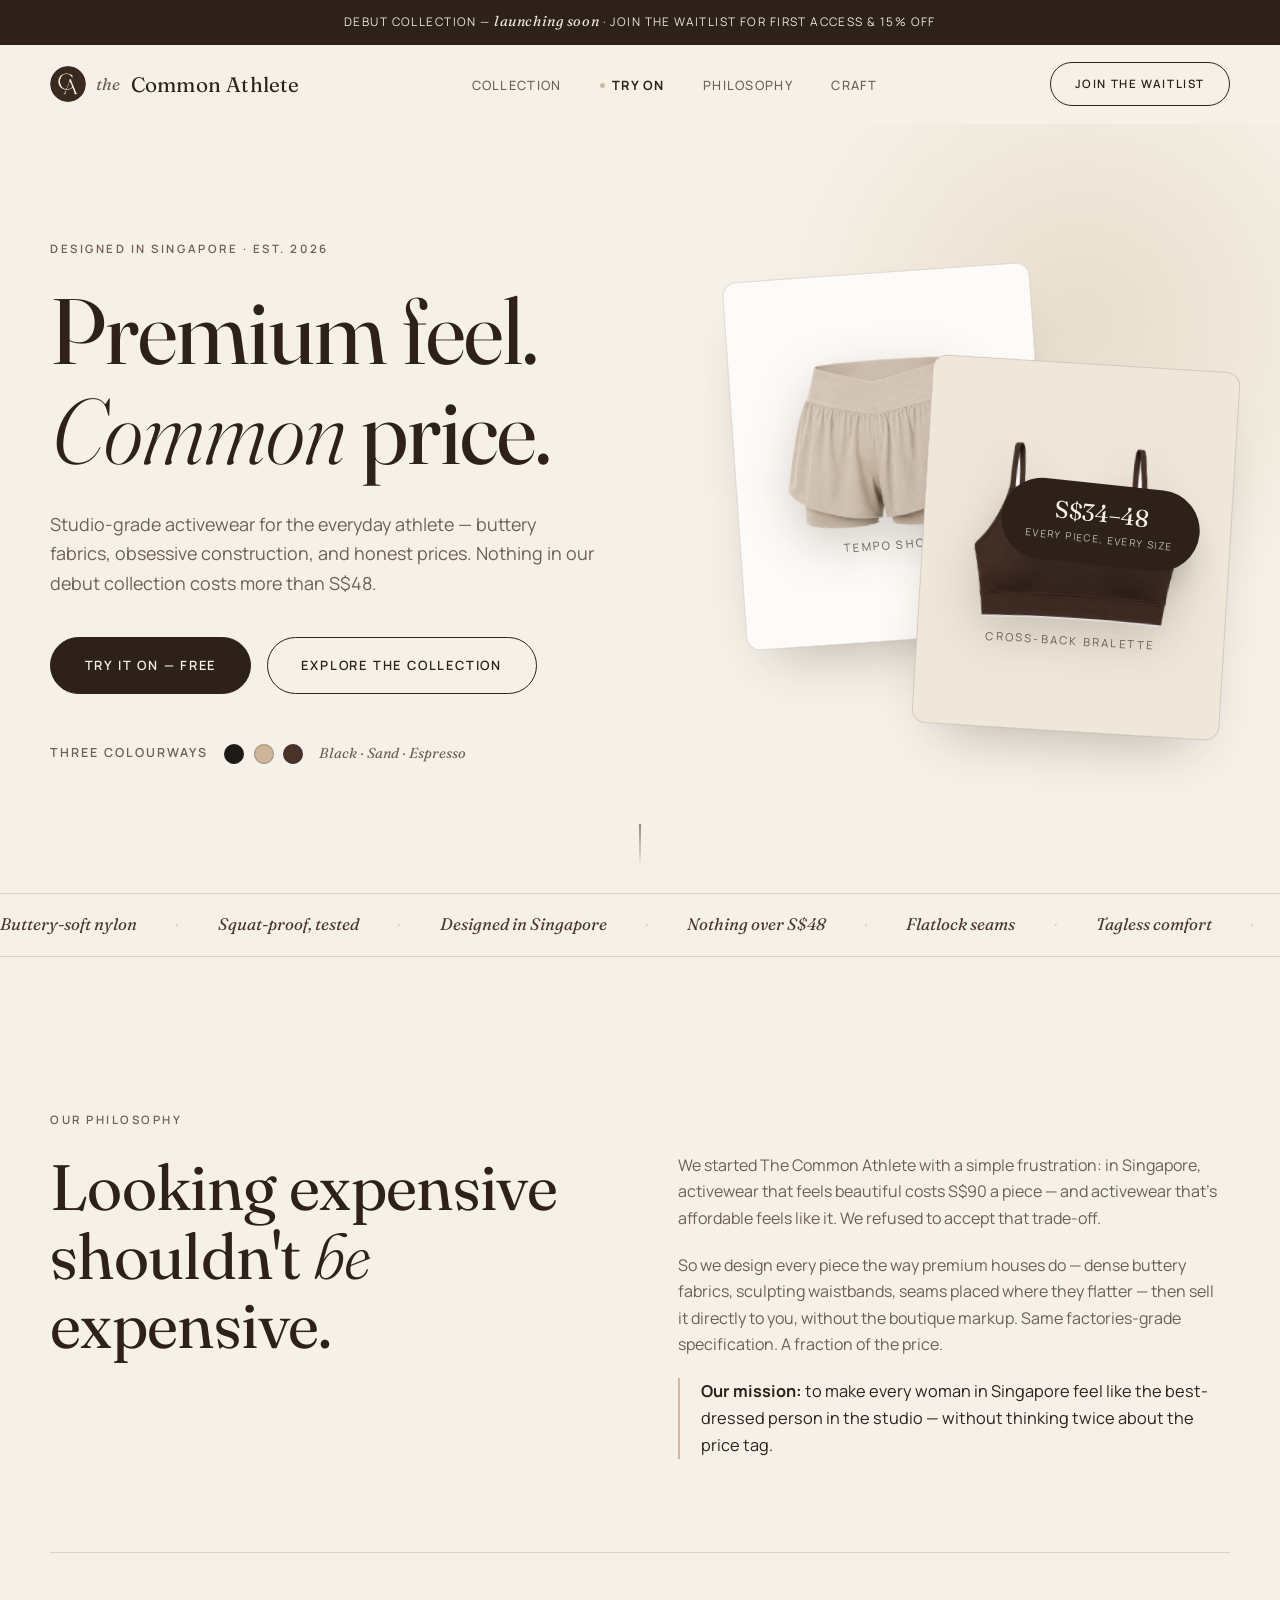
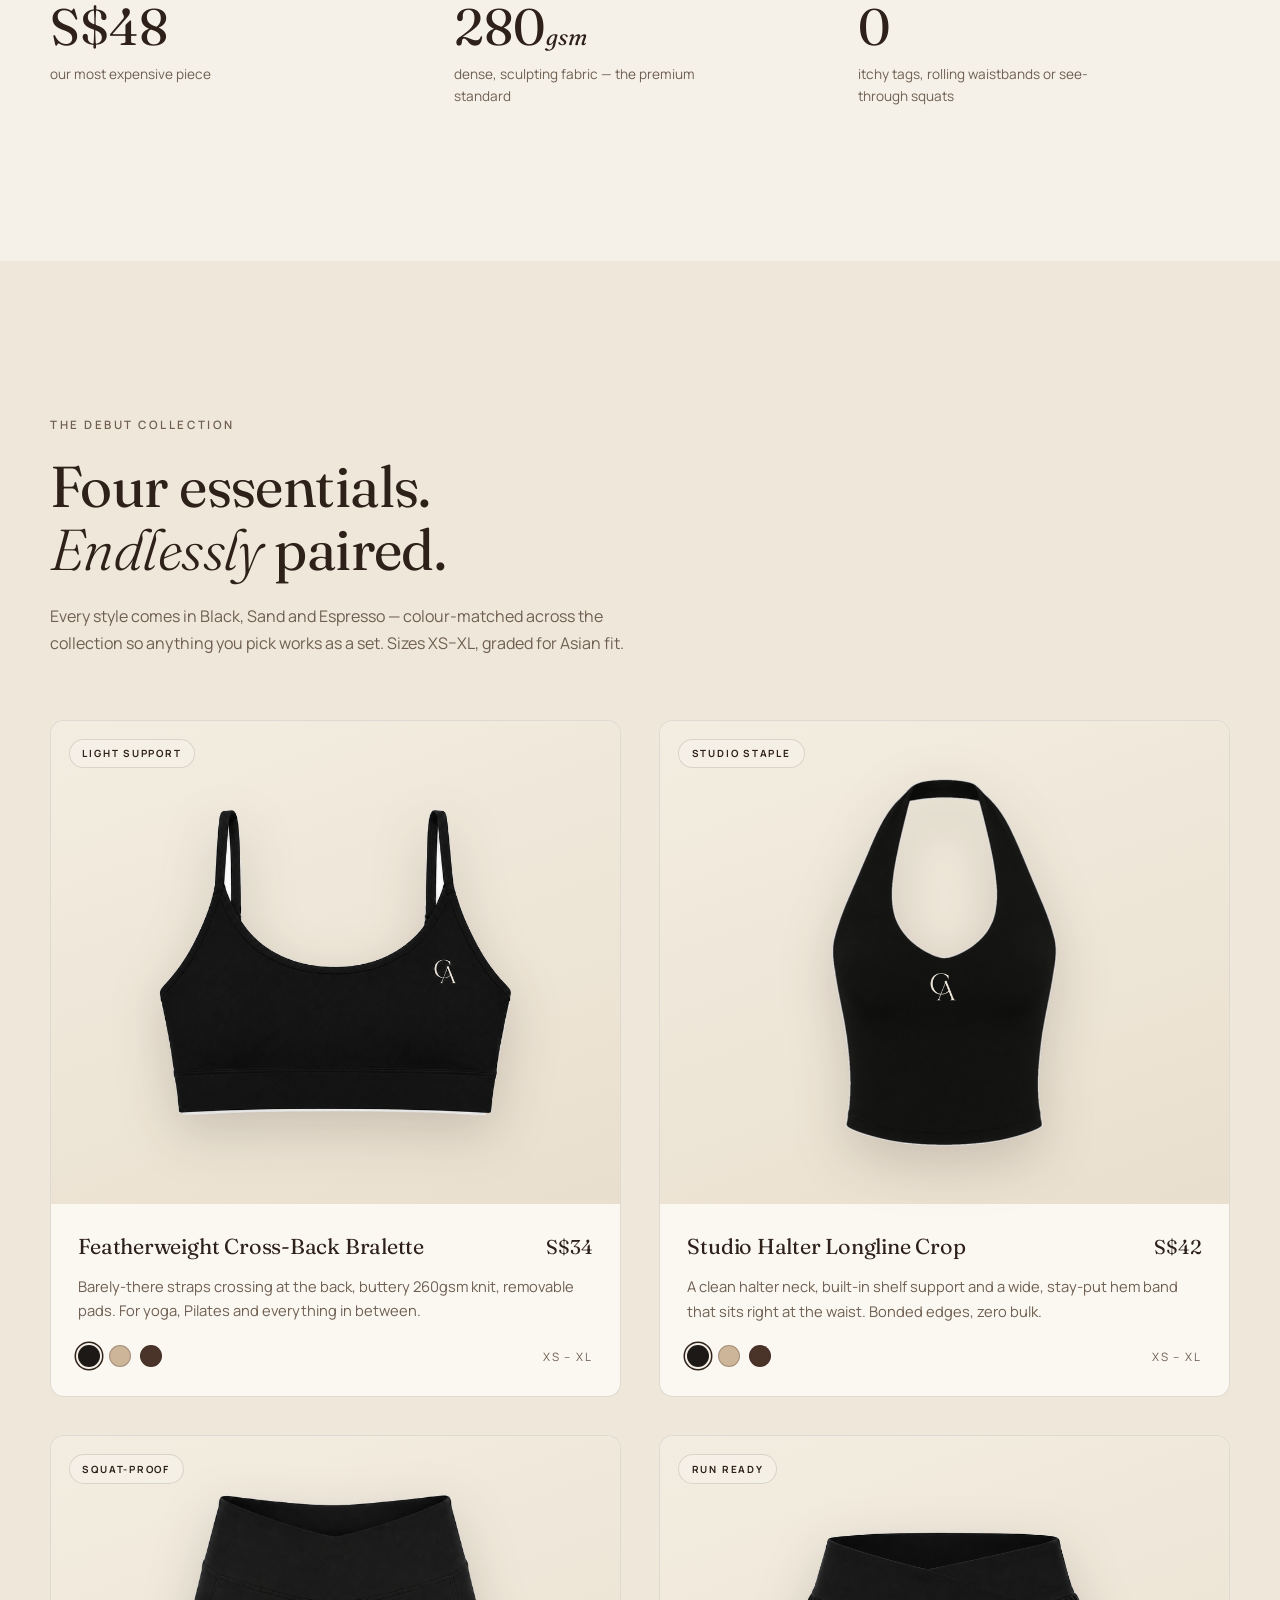
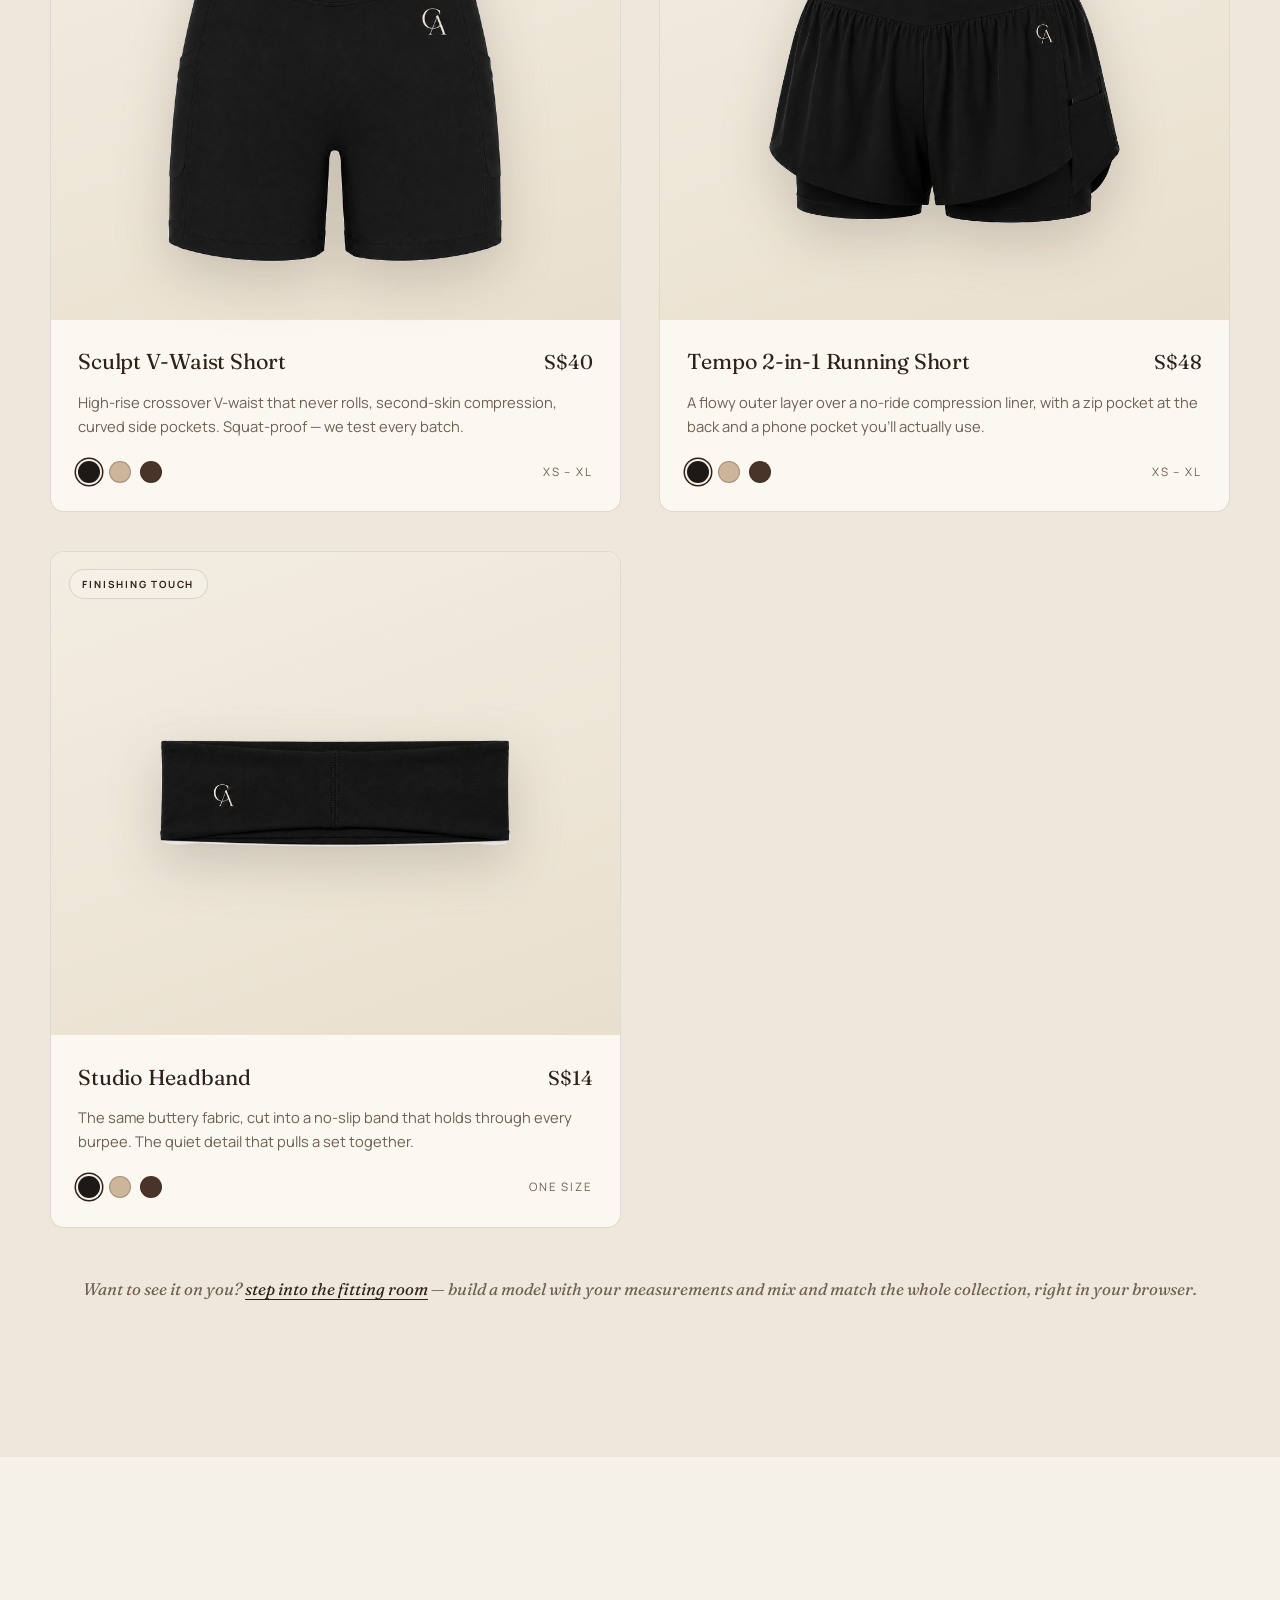
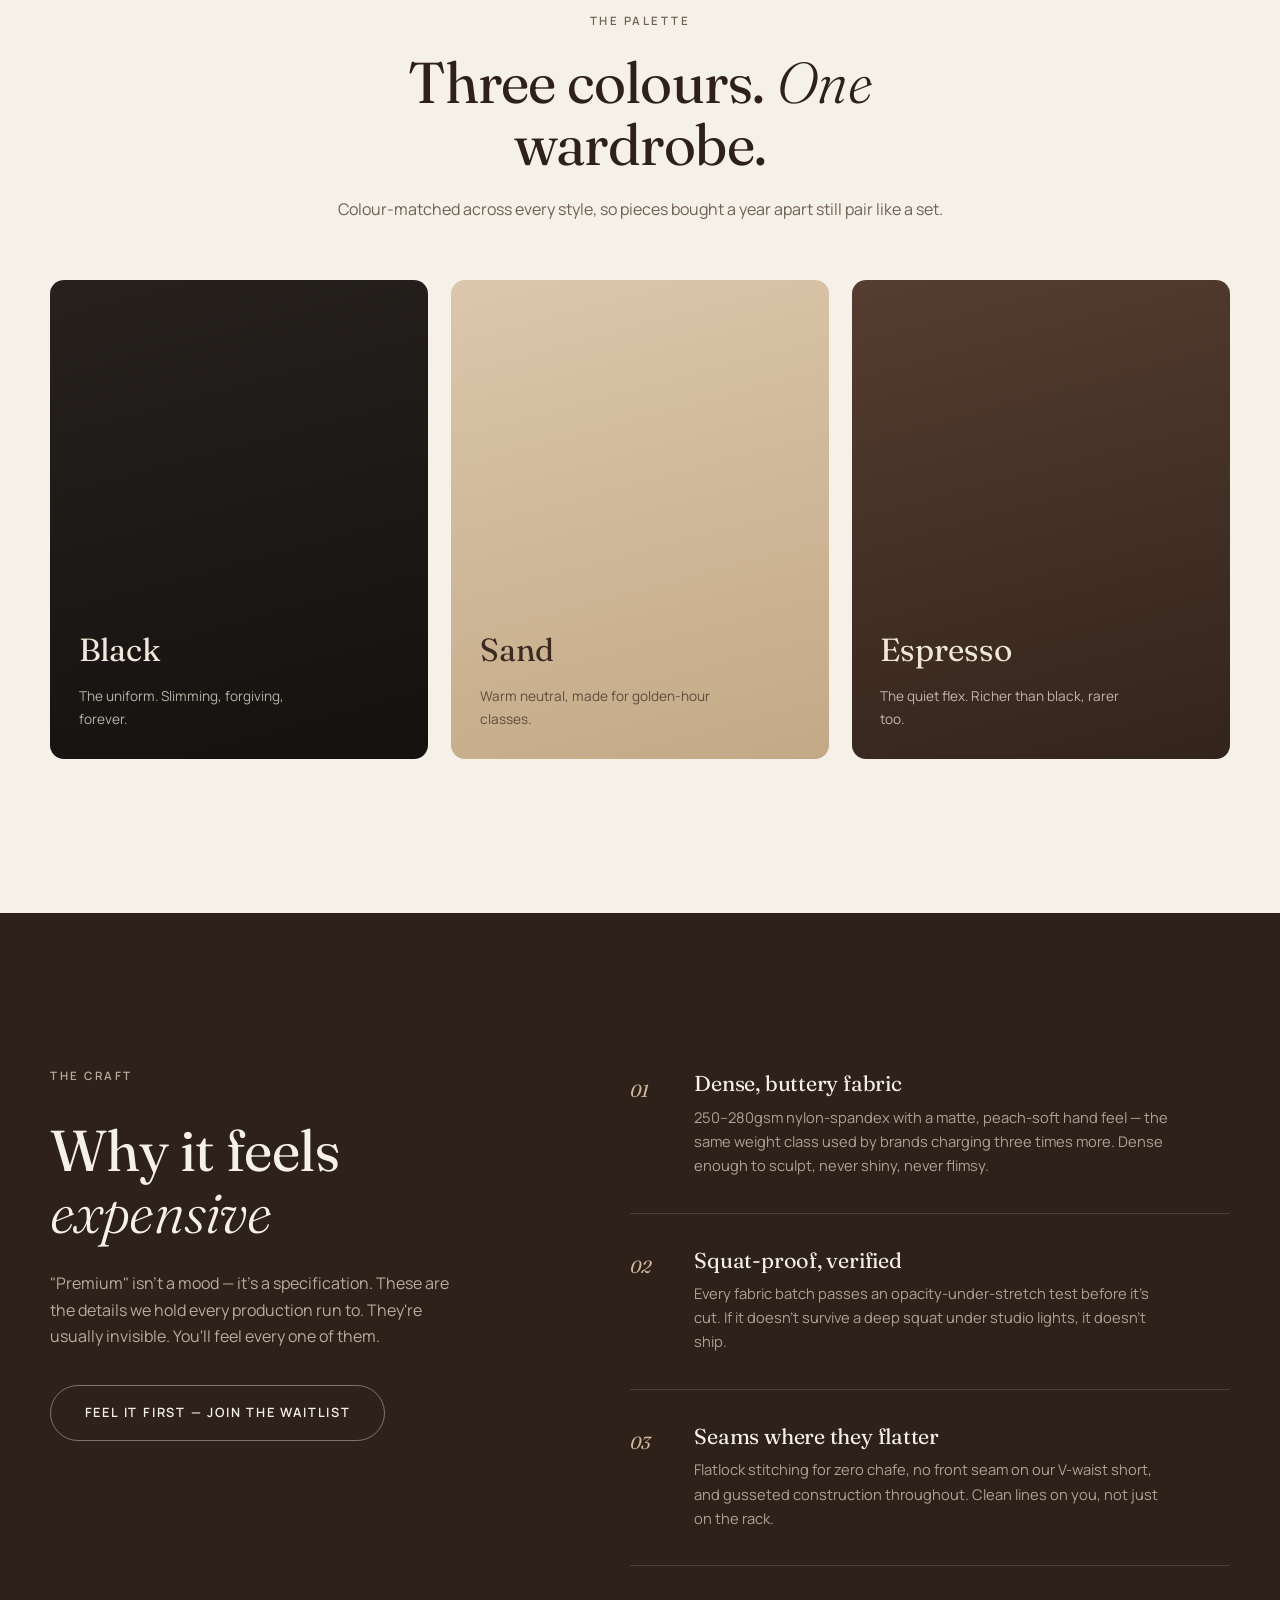
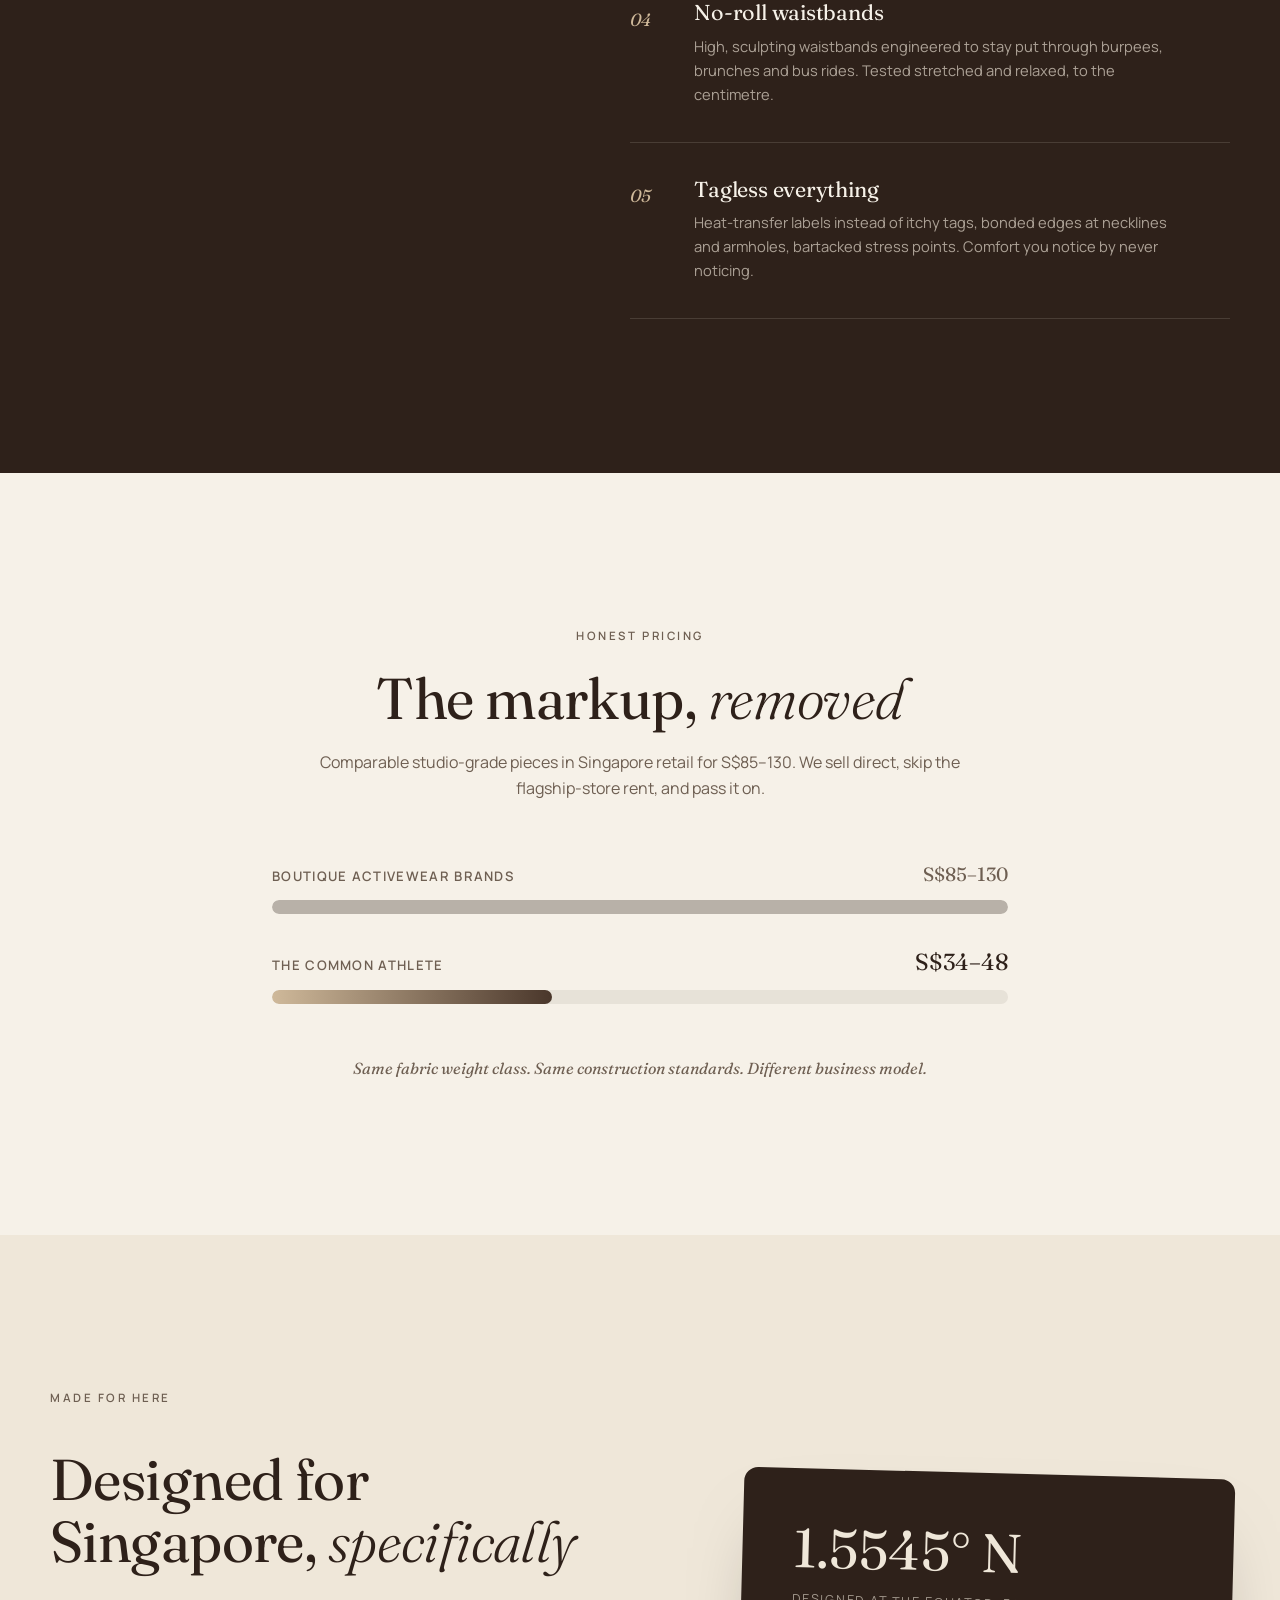
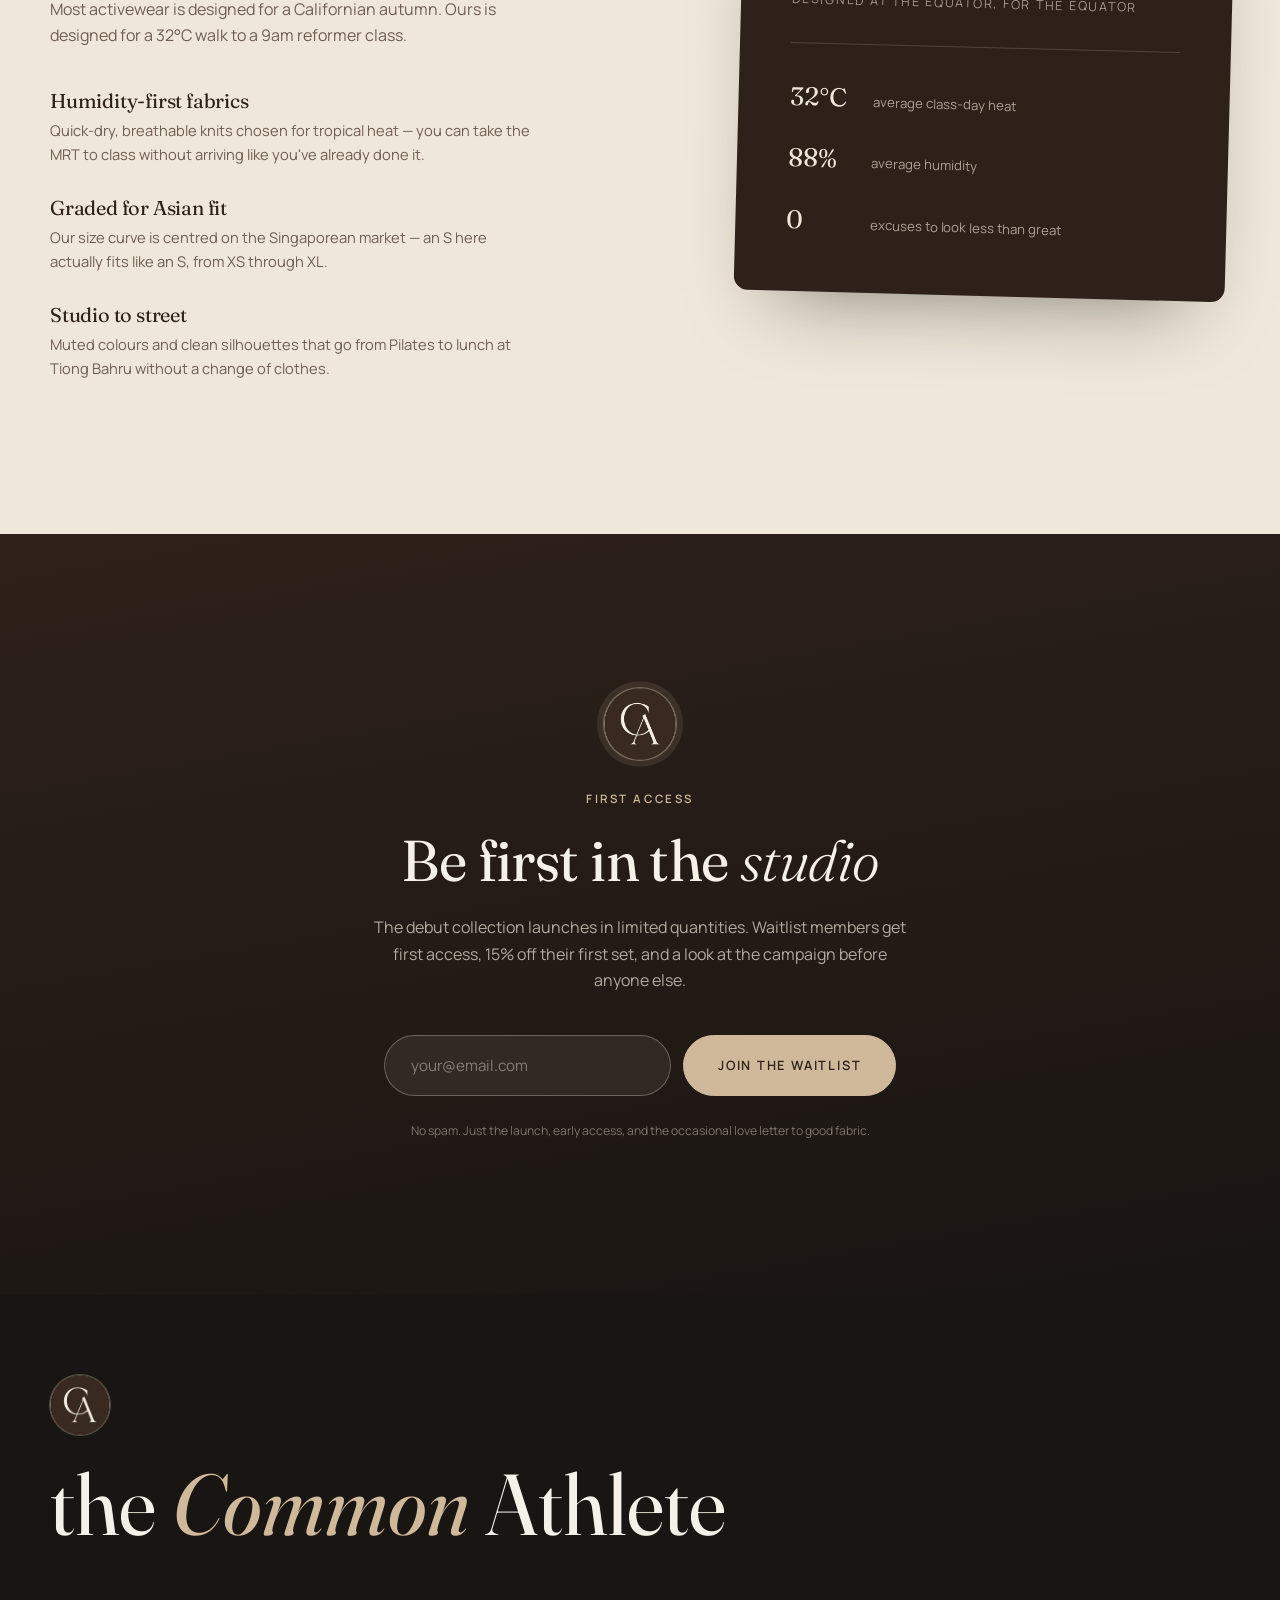
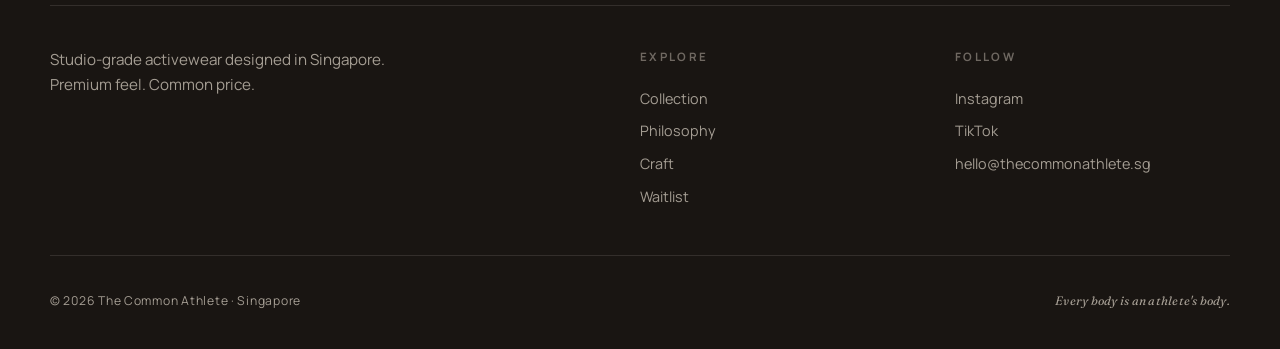
==== commit 508e90fe: "Make the fitting room a parametric avatar Replaces photo upload as the primary experience with a mod" ====
--- a/index.html
+++ b/index.html
@@ -289,7 +289,8 @@
 
         <p class="collection__note reveal">
           Want to see it on you? <a href="tryon.html">step into the fitting room</a>
-          — upload a photo and try the whole collection on, right in your browser.
+          — build a model with your measurements and mix and match the whole
+          collection, right in your browser.
         </p>
       </div>
     </section>
